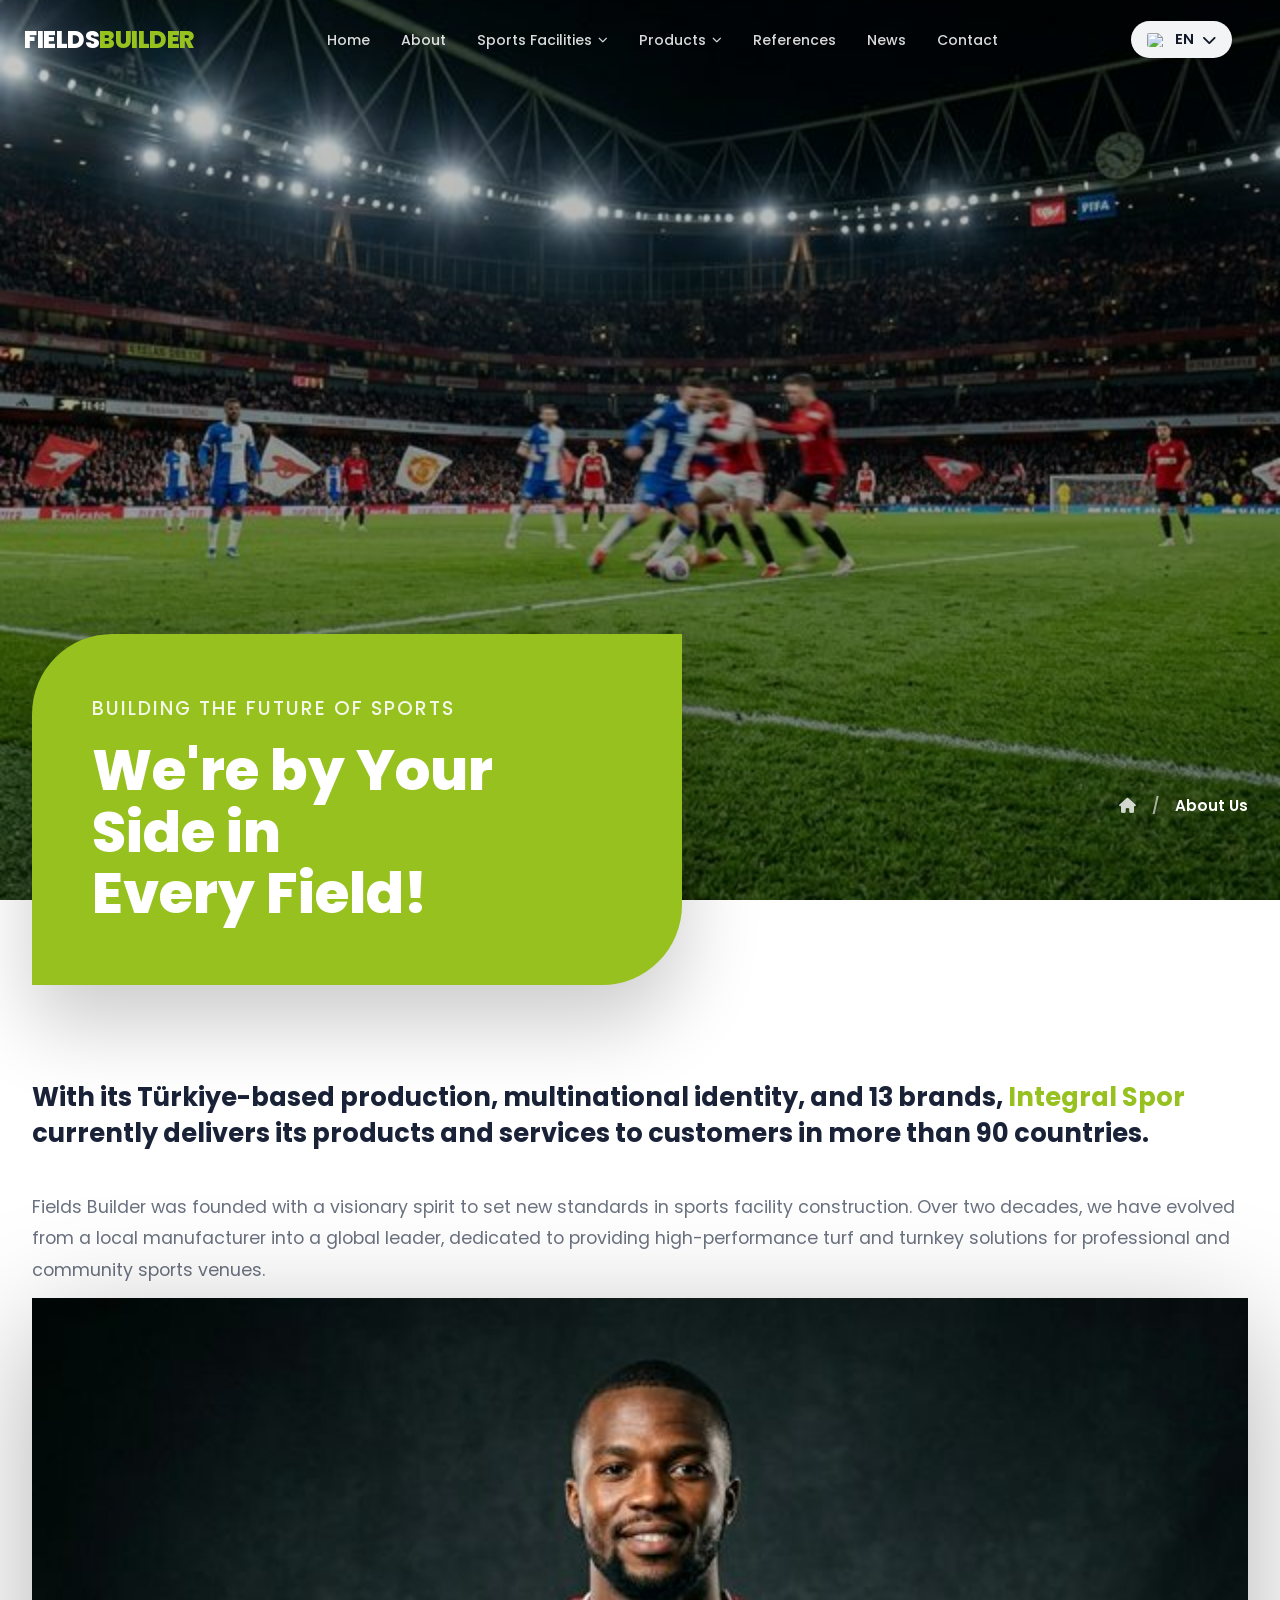
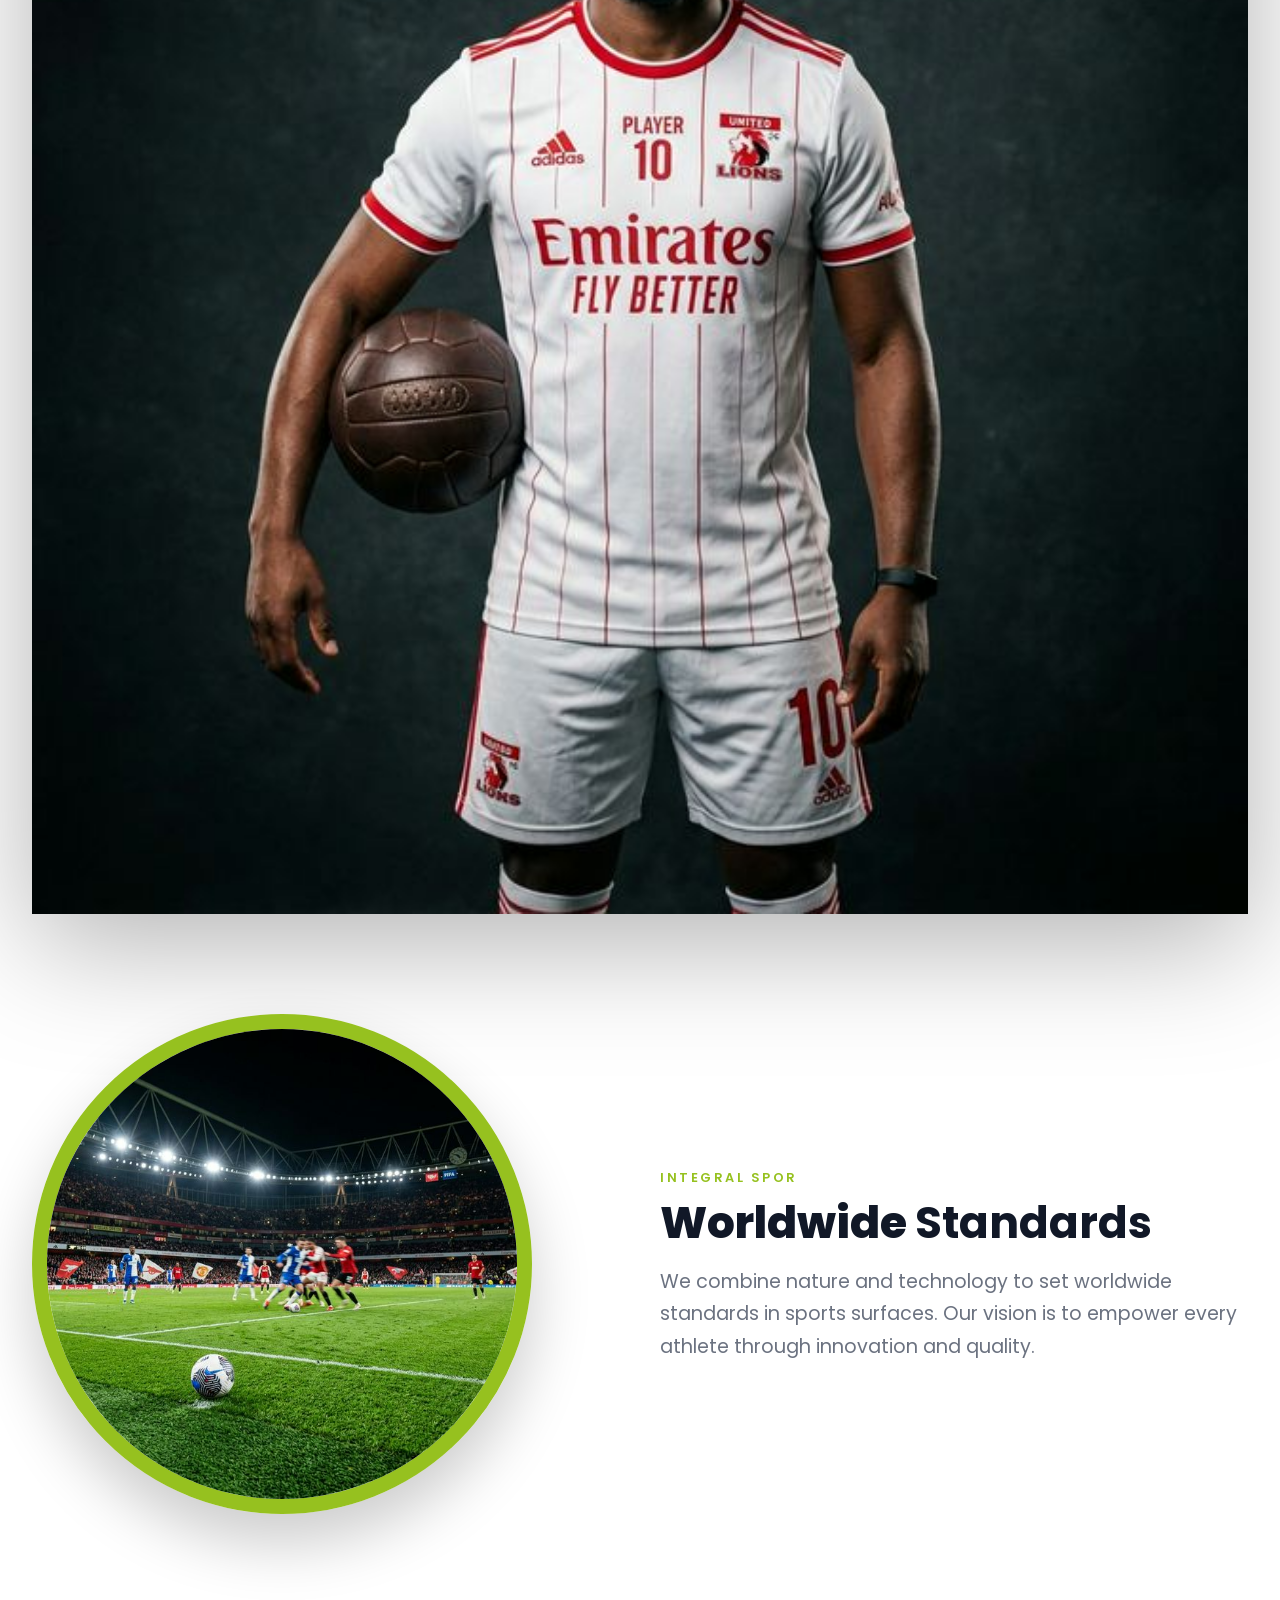
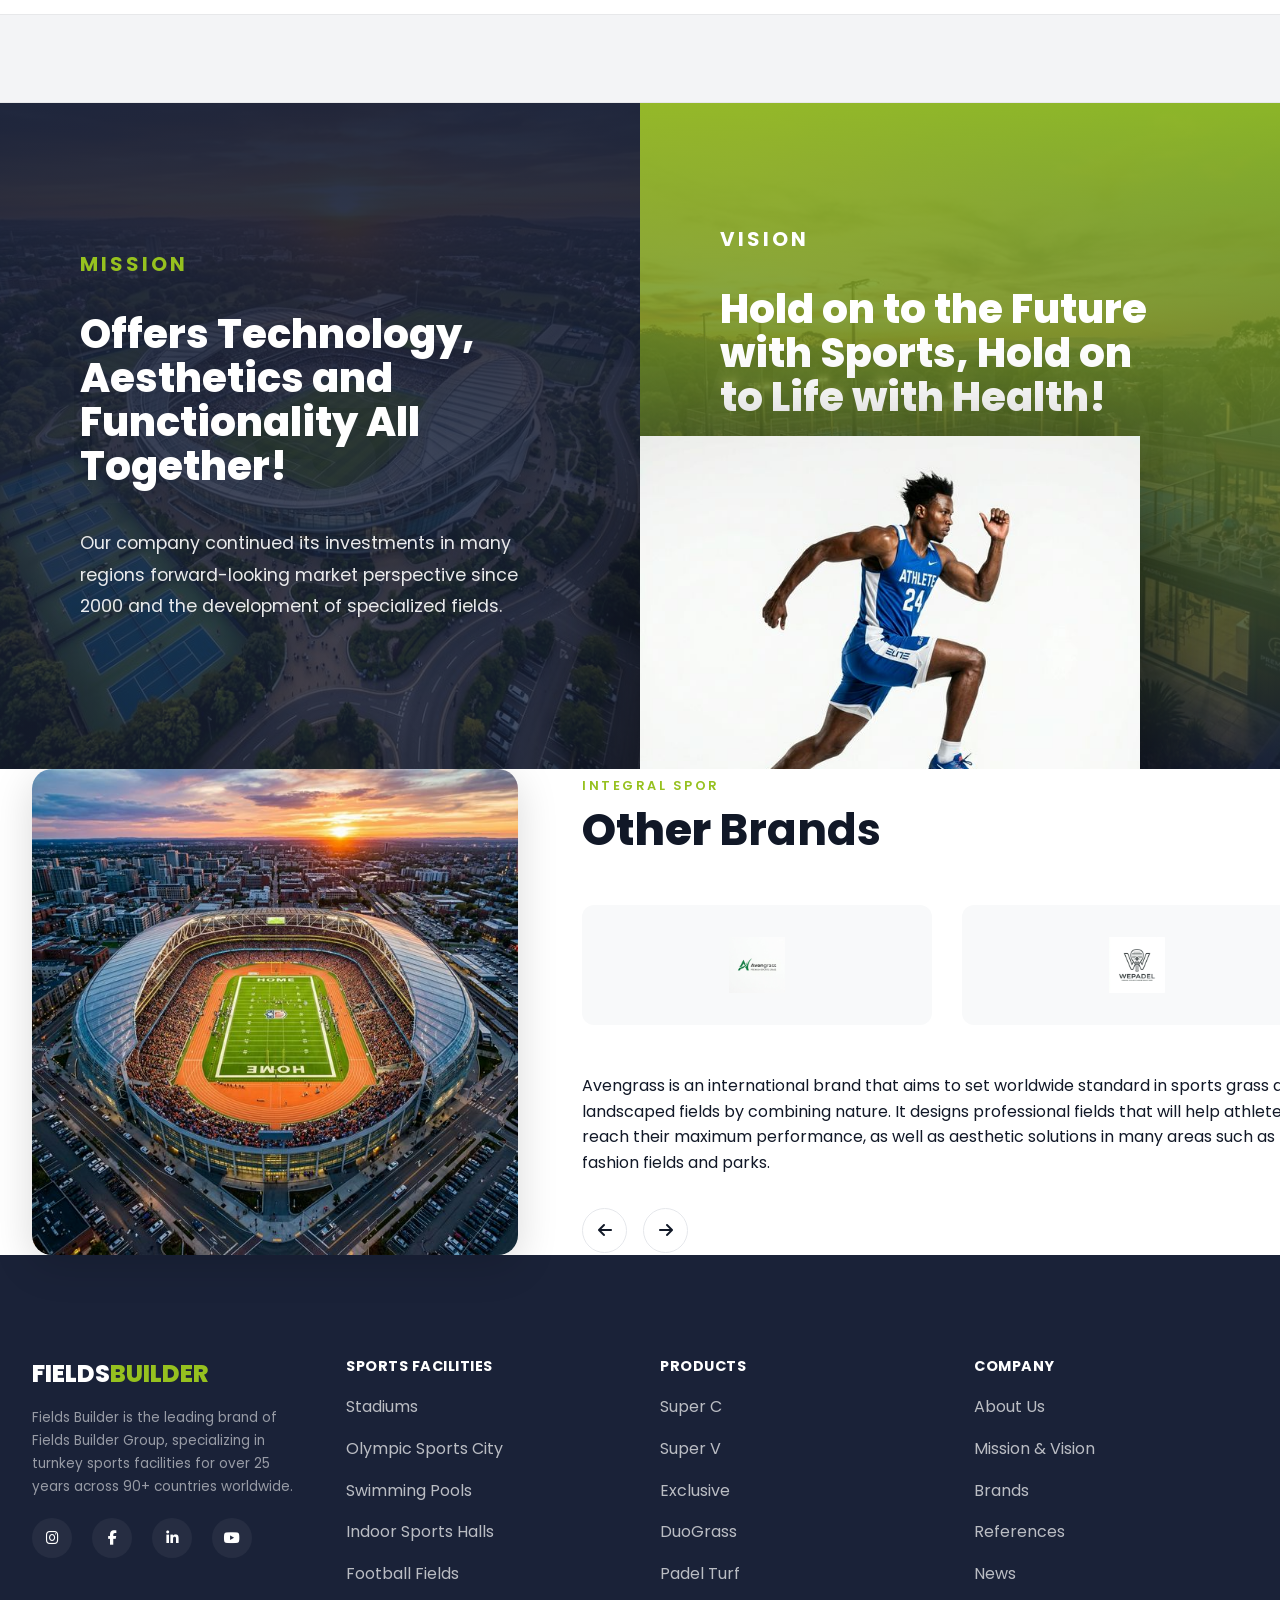
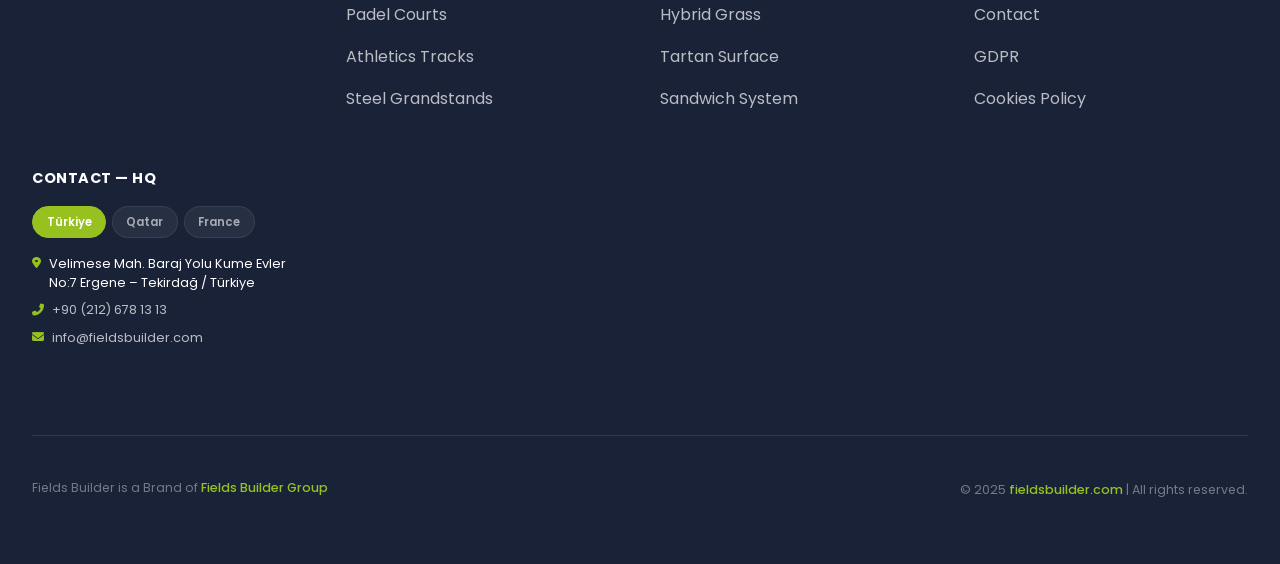
==== about.html @ 34512e50 "Initial commit - uploaded new HTML template" ====
<!DOCTYPE html>
<html lang="en" dir="ltr">

<head>
    <meta charset="UTF-8">
    <meta name="viewport" content="width=device-width, initial-scale=1.0">
    <title>About Us — Fields Builder® | Building the Future of Sports</title>
    <meta name="description"
        content="Learn about Fields Builder, the leading brand in turnkey sports facility construction and artificial turf manufacturing for over 25 years.">
    <meta name="keywords"
        content="about fields builder, sports facility construction company, artificial turf manufacturer history">
    <meta name="author" content="Fields Builder">
    <meta name="robots" content="index, follow">

    <!-- Open Graph -->
    <meta property="og:title" content="About Us — Fields Builder®">
    <meta property="og:description"
        content="Building the Future of Sports. Discover our journey in creating world-class sports facilities.">
    <meta property="og:type" content="website">
    <meta property="og:url" content="https://www.fieldsbuilder.com/about">
    <meta property="og:image" content="assets/images/about-player.png">

    <!-- Preconnect for performance -->
    <link rel="preconnect" href="https://fonts.googleapis.com">
    <link rel="preconnect" href="https://fonts.gstatic.com" crossorigin>
    <link rel="preconnect" href="https://cdnjs.cloudflare.com">

    <!-- Google Fonts -->
    <link href="https://fonts.googleapis.com/css2?family=Poppins:wght@300;400;500;600;700;800&display=swap"
        rel="stylesheet">

    <!-- Font Awesome Icons -->
    <link rel="stylesheet" href="https://cdnjs.cloudflare.com/ajax/libs/font-awesome/6.5.1/css/all.min.css">

    <!-- Swiper CSS -->
    <link rel="stylesheet" href="https://cdn.jsdelivr.net/npm/swiper@11/swiper-bundle.min.css" />
    <link rel="stylesheet" href="style.css">

    <!-- Critical CSS: Page Specific -->
    <style>
        .header--inner { background: var(--c-white); box-shadow: 0 2px 15px rgba(0, 0, 0, .05) }
    </style>
</head>

<body>

    <!-- ============================================================
     START: header.php
     ============================================================ -->
    <header class="header" id="header" role="banner">
        <div class="header__inner">
            <!-- Logo -->
            <a href="index.html" class="header__logo" aria-label="Fields Builder Home">
                <span>FIELDS<span class="logo-accent">BUILDER</span></span>
            </a>

            <!-- Desktop Navigation -->
            <nav class="header__nav" id="mainNav" role="navigation" aria-label="Main navigation">
                <ul class="nav__list">
                    <li class="nav__item">
                        <a href="index.html" class="nav__link">Home</a>
                    </li>
                    <li class="nav__item">
                        <a href="about.html" class="nav__link active">About</a>
                    </li>
                    <li class="nav__item nav__item--mega">
                        <a href="#" class="nav__link" aria-haspopup="true" aria-expanded="false">
                            Sports Facilities <i class="fas fa-chevron-down nav__arrow"></i>
                        </a>
                        <div class="mega-menu">
                            <div class="container mega-menu__inner">
                                <div class="mega-menu__cols">
                                    <ul class="mega-menu__list">
                                        <li><a href="#" class="mega-menu__link"
                                                data-image="assets/images/facility-stadium.png">Stadiums</a></li>
                                        <li><a href="#" class="mega-menu__link"
                                                data-image="assets/images/facility-swimming.png">Indoor Sports Halls</a>
                                        </li>
                                        <li><a href="#" class="mega-menu__link"
                                                data-image="assets/images/hero-padel.png">Padel Courts</a></li>
                                        <li><a href="#" class="mega-menu__link"
                                                data-image="assets/images/hero-olympic.png">Pickleball Courts</a></li>
                                        <li><a href="#" class="mega-menu__link"
                                                data-image="assets/images/hero-stadium.png">Steel Grandstand</a></li>
                                        <li><a href="#" class="mega-menu__link"
                                                data-image="assets/images/facility-swimming.png">Handball Courts</a>
                                        </li>
                                        <li><a href="#" class="mega-menu__link"
                                                data-image="assets/images/hero-olympic.png">Baseball Fields</a></li>
                                        <li><a href="#" class="mega-menu__link"
                                                data-image="assets/images/hero-stadium.png">Futsal Courts</a></li>
                                        <li><a href="#" class="mega-menu__link"
                                                data-image="assets/images/hero-padel.png">Indoor Mat Sports</a></li>
                                    </ul>
                                    <ul class="mega-menu__list">
                                        <li><a href="#" class="mega-menu__link"
                                                data-image="assets/images/hero-olympic.png">Olympic Sports City</a></li>
                                        <li><a href="#" class="mega-menu__link"
                                                data-image="assets/images/hero-stadium.png">Football Fields</a></li>
                                        <li><a href="#" class="mega-menu__link"
                                                data-image="assets/images/hero-padel.png">Padel Clubs</a></li>
                                        <li><a href="#" class="mega-menu__link"
                                                data-image="assets/images/facility-swimming.png">Tennis Courts</a></li>
                                        <li><a href="#" class="mega-menu__link"
                                                data-image="assets/images/hero-stadium.png">Basketball Courts</a></li>
                                        <li><a href="#" class="mega-menu__link"
                                                data-image="assets/images/hero-olympic.png">Multi-Purpose Fields</a>
                                        </li>
                                        <li><a href="#" class="mega-menu__link"
                                                data-image="assets/images/hero-stadium.png">Rugby Fields</a></li>
                                        <li><a href="#" class="mega-menu__link"
                                                data-image="assets/images/hero-padel.png">Cricket Fields</a></li>
                                        <li><a href="#" class="mega-menu__link"
                                                data-image="assets/images/facility-swimming.png">Racecourses</a></li>
                                    </ul>
                                    <ul class="mega-menu__list">
                                        <li><a href="#" class="mega-menu__link"
                                                data-image="assets/images/facility-swimming.png">Swimming Pools</a></li>
                                        <li><a href="#" class="mega-menu__link"
                                                data-image="assets/images/hero-olympic.png">Athletics Tracks</a></li>
                                        <li><a href="#" class="mega-menu__link"
                                                data-image="assets/images/hero-padel.png">Padbol Courts</a></li>
                                        <li><a href="#" class="mega-menu__link"
                                                data-image="assets/images/hero-stadium.png">Squash Courts</a></li>
                                        <li><a href="#" class="mega-menu__link"
                                                data-image="assets/images/facility-swimming.png">Volleyball Courts</a>
                                        </li>
                                        <li><a href="#" class="mega-menu__link"
                                                data-image="assets/images/hero-olympic.png">Hockey Fields</a></li>
                                        <li><a href="#" class="mega-menu__link"
                                                data-image="assets/images/hero-padel.png">Badminton Courts</a></li>
                                        <li><a href="#" class="mega-menu__link"
                                                data-image="assets/images/hero-stadium.png">American Football</a></li>
                                    </ul>
                                </div>
                                <div class="mega-menu__image">
                                    <img src="assets/images/facility-stadium.png" alt="Facility Preview"
                                        id="megaImageFacilities">
                                </div>
                            </div>
                        </div>
                    </li>
                    <li class="nav__item nav__item--mega">
                        <a href="#" class="nav__link">
                            Products <i class="fas fa-chevron-down nav__arrow"></i>
                        </a>
                    </li>
                    <li class="nav__item"><a href="#" class="nav__link">References</a></li>
                    <li class="nav__item"><a href="#" class="nav__link">News</a></li>
                    <li class="nav__item"><a href="contact.html" class="nav__link">Contact</a></li>
                </ul>
            </nav>

            <!-- Actions -->
            <div class="header__actions">
                <div class="lang-dropdown">
                    <button class="lang-dropdown__btn" aria-haspopup="true" aria-expanded="false">
                        <img src="https://cdn.jsdelivr.net/gh/lipis/flag-icons/flags/4x3/gb.svg" alt="EN" width="20">
                        <span>EN</span>
                        <i class="fas fa-chevron-down"></i>
                    </button>
                    <ul class="lang-dropdown__menu">
                        <li><a href="#" class="active"><img
                                    src="https://cdn.jsdelivr.net/gh/lipis/flag-icons/flags/4x3/gb.svg" alt="EN">
                                English</a></li>
                        <li><a href="#"><img src="https://cdn.jsdelivr.net/gh/lipis/flag-icons/flags/4x3/tr.svg"
                                    alt="TR"> Türkçe</a></li>
                    </ul>
                </div>
                <button class="header__hamburger" id="hamburger" aria-label="Toggle navigation">
                    <span></span>
                    <span></span>
                    <span></span>
                </button>
            </div>
        </div>
    </header>
    <!-- END: header.php -->

    <main>
        <!-- =====  SECTION 1: HERO / BREADCRUMB  ===== -->
        <section class="about-hero">
            <div class="container container--hero">
                <div class="about-hero__bridge-box">
                    <span class="about-hero__label">Building the Future of Sports</span>
                    <h1 class="about-hero__title">We're by Your Side in <br>Every Field!</h1>
                </div>
                <div class="about-hero__breadcrumb">
                    <a href="index.html"><i class="fas fa-home"></i></a>
                    <span class="sep">/</span>
                    <span>About Us</span>
                </div>
            </div>
        </section>

        <!-- =====  SECTION 2: COMPANY OVERVIEW  ===== -->
        <section class="about-company section-padding">
            <div class="container">
                <div class="about-company__grid">
                    <div class="about-company__left reveal-left">
                        <div class="about-company__intro">
                            With its Türkiye-based production, multinational identity, and <strong>13 brands</strong>, 
                            <span class="highlight">Integral Spor</span> currently delivers its products and services to 
                            customers in more than <strong>90 countries</strong>.
                        </div>
                        <div class="about-company__text">
                            <p>Fields Builder was founded with a visionary spirit to set new standards in sports facility construction. Over two decades, we have evolved from a local manufacturer into a global leader, dedicated to providing high-performance turf and turnkey solutions for professional and community sports venues.</p>
                            <p>Our commitment to excellence is reflected in every pitch we build, whether it's a FIFA-certified stadium or a local community court. We believe that every athlete deserves a field that inspires greatness.</p>
                        </div>
                    </div>
                    <div class="about-company__right reveal-right">
                        <div class="about-company__cutout">
                            <img src="assets/images/about-player.png" alt="Integral Spor Athlete">
                        </div>
                    </div>
                </div>
            </div>
        </section>

        <!-- =====  SECTION 2.5: CIRCULAR MASK SECTION  ===== -->
        <section class="about-circular reveal-up">
            <div class="container container--flex">
                <div class="about-circular__mask">
                    <img src="assets/images/about-hero.png" alt="Integral Vision">
                </div>
                <div class="about-circular__content">
                    <span class="section-label">Integral Spor</span>
                    <h2 class="section-title">Worldwide <strong>Standards</strong></h2>
                    <p>We combine nature and technology to set worldwide standards in sports surfaces. Our vision is to empower every athlete through innovation and quality.</p>
                </div>
            </div>
        </section>

        <!-- =====  SECTION 2.6: STATISTICS GRID  ===== -->
        <section class="about-stats section-padding">
            <div class="container">
                <div class="stats-grid">
                    <div class="stats-item reveal-up">
                        <div class="stats-item__num">3500+</div>
                        <div class="stats-item__label">PROJECTS</div>
                    </div>
                    <div class="stats-item reveal-up">
                        <div class="stats-item__num">90+</div>
                        <div class="stats-item__label">COUNTRIES</div>
                    </div>
                    <div class="stats-item reveal-up">
                        <div class="stats-item__num">25</div>
                        <div class="stats-item__label">YEARS EXPERIENCE</div>
                    </div>
                    <div class="stats-item reveal-up">
                        <div class="stats-item__num">13</div>
                        <div class="stats-item__label">BRANDS</div>
                    </div>
                </div>
            </div>
        </section>

        <!-- =====  SECTION 4: MISSION & VISION  ===== -->
        <section class="about-mv">
            <div class="about-mv__container">
                <!-- Athlete Center Image (Direct child of section for absolute positioning) -->
                <div class="about-mv__athlete reveal-up">
                    <img src="assets/images/about-athlete.png" alt="Action Athlete">
                </div>

                <div class="about-mv__grid">
                    <!-- Mission -->
                    <div class="about-mv__block about-mv--mission" style="background-image: url('assets/images/about-mission.png');">
                        <div class="about-mv__phantom-title">MISSION</div>
                        <div class="about-mv__overlay"></div>
                        <div class="about-mv__content reveal-left">
                            <h2 class="about-mv__title">Mission</h2>
                            <h3 class="about-mv__subtitle">Offers Technology, Aesthetics and Functionality All Together!</h3>
                            <p class="about-mv__desc">Our company continued its investments in many regions forward-looking market perspective since 2000 and the development of specialized fields.</p>
                        </div>
                    </div>
                    
                    <!-- Vision -->
                    <div class="about-mv__block about-mv--vision" style="background-image: url('assets/images/about-vision.png');">
                        <div class="about-mv__phantom-title">VISION</div>
                        <div class="about-mv__overlay"></div>
                        <div class="about-mv__content reveal-right">
                            <h2 class="about-mv__title">Vision</h2>
                            <h3 class="about-mv__subtitle">Hold on to the Future with Sports, Hold on to Life with Health!</h3>
                            <p class="about-mv__desc">Integral Spor set out to increase the interest of sports and the quality of human life. With our expertise and passion to deliver the highest quality, in our journey of health, happiness and success by bringing the power of sports to everyone.</p>
                        </div>
                    </div>
                </div>
            </div>
        </section>

        <!-- =====  SECTION 5: OTHER BRANDS  ===== -->
        <section class="about-brands section-padding">
            <div class="container">
                <div class="about-brands__inner">
                    <div class="about-brands__left reveal-left">
                        <div class="about-brands__img-wrap shadow-wrap">
                            <img src="assets/images/hero-stadium.png" alt="Turf Details">
                        </div>
                    </div>
                    <div class="about-brands__right reveal-right">
                        <span class="section-label">Integral Spor</span>
                        <h2 class="section-title">Other <strong>Brands</strong></h2>
                        
                        <!-- Brands Slider -->
                        <div class="brands-slider swiper">
                            <div class="swiper-wrapper">
                                <div class="swiper-slide">
                                    <div class="brand-logo-card">
                                        <img src="assets/images/avengrass-logo.png" alt="Avengrass Logo">
                                    </div>
                                </div>
                                <div class="swiper-slide">
                                    <div class="brand-logo-card">
                                        <img src="assets/images/wepadel-logo.png" alt="Wepadel Logo">
                                    </div>
                                </div>
                            </div>
                        </div>

                        <p class="about-brands__desc">
                            Avengrass is an international brand that aims to set worldwide standard in sports grass and landscaped fields by combining nature. It designs professional fields that will help athletes reach their maximum performance, as well as aesthetic solutions in many areas such as fashion fields and parks.
                        </p>

                        <div class="brands-nav">
                            <div class="brands-button-prev"><i class="fas fa-arrow-left"></i></div>
                            <div class="brands-button-next"><i class="fas fa-arrow-right"></i></div>
                        </div>
                    </div>
                </div>
            </div>
        </section>
    </main>

    <!-- ============================================================
     START: footer.php
     ============================================================ -->
    <footer class="footer" role="contentinfo">
        <div class="container">
            <div class="footer__grid">
                <!-- Brand Column -->
                <div class="footer__col footer__col--brand">
                    <a href="index.html" class="footer__logo">
                        <span>FIELDS<span class="logo-accent">BUILDER</span></span>
                    </a>
                    <p class="footer__brand-text">Fields Builder is the leading brand of Fields Builder Group, specializing in
                        turnkey sports facilities for over 25 years across 90+ countries worldwide.</p>
                    <div class="footer__socials">
                        <a href="https://www.instagram.com/fieldsbuilder" target="_blank" rel="noopener noreferrer"
                            aria-label="Instagram"><i class="fab fa-instagram"></i></a>
                        <a href="https://www.facebook.com/fieldsbuilder" target="_blank" rel="noopener noreferrer"
                            aria-label="Facebook"><i class="fab fa-facebook-f"></i></a>
                        <a href="https://www.linkedin.com/company/fields-builder" target="_blank"
                            rel="noopener noreferrer" aria-label="LinkedIn"><i class="fab fa-linkedin-in"></i></a>
                        <a href="https://www.youtube.com/@fieldsbuilder" target="_blank" rel="noopener noreferrer"
                            aria-label="YouTube"><i class="fab fa-youtube"></i></a>
                    </div>
                </div>

                <!-- Column 2: Facilities -->
                <div class="footer__col">
                    <h3 class="footer__heading">Sports Facilities</h3>
                    <ul class="footer__links">
                        <li><a href="#">Stadiums</a></li>
                        <li><a href="#">Olympic Sports City</a></li>
                        <li><a href="#">Swimming Pools</a></li>
                        <li><a href="#">Indoor Sports Halls</a></li>
                        <li><a href="#">Football Fields</a></li>
                        <li><a href="#">Padel Courts</a></li>
                        <li><a href="#">Athletics Tracks</a></li>
                        <li><a href="#">Steel Grandstands</a></li>
                    </ul>
                </div>

                <!-- Column 3: Products -->
                <div class="footer__col">
                    <h3 class="footer__heading">Products</h3>
                    <ul class="footer__links">
                        <li><a href="#">Super C</a></li>
                        <li><a href="#">Super V</a></li>
                        <li><a href="#">Exclusive</a></li>
                        <li><a href="#">DuoGrass</a></li>
                        <li><a href="#">Padel Turf</a></li>
                        <li><a href="#">Hybrid Grass</a></li>
                        <li><a href="#">Tartan Surface</a></li>
                        <li><a href="#">Sandwich System</a></li>
                    </ul>
                </div>

                <!-- Column 4: Company -->
                <div class="footer__col">
                    <h3 class="footer__heading">Company</h3>
                    <ul class="footer__links">
                        <li><a href="about.html">About Us</a></li>
                        <li><a href="#">Mission & Vision</a></li>
                        <li><a href="#">Brands</a></li>
                        <li><a href="#">References</a></li>
                        <li><a href="#">News</a></li>
                        <li><a href="contact.html">Contact</a></li>
                        <li><a href="#">GDPR</a></li>
                        <li><a href="#">Cookies Policy</a></li>
                    </ul>
                </div>

                <!-- Column 5: Contact -->
                <div class="footer__col footer__col--contact">
                    <h3 class="footer__heading">Contact — HQ</h3>
                    <!-- Office Tabs -->
                    <div class="footer__office-tabs" role="tablist" aria-label="Office locations">
                        <button class="footer__office-tab active" role="tab" aria-selected="true"
                            data-office="turkey">Türkiye</button>
                        <button class="footer__office-tab" role="tab" aria-selected="false"
                            data-office="qatar">Qatar</button>
                        <button class="footer__office-tab" role="tab" aria-selected="false"
                            data-office="france">France</button>
                    </div>
                    <!-- Office Panels -->
                    <div class="footer__office-panel active" data-panel="turkey">
                        <p><i class="fas fa-map-marker-alt"></i> Velimese Mah. Baraj Yolu Kume Evler No:7 Ergene –
                            Tekirdağ / Türkiye</p>
                        <p><i class="fas fa-phone-alt"></i> <a href="tel:+902126781313">+90 (212) 678 13 13</a></p>
                        <p><i class="fas fa-envelope"></i> <a
                                href="mailto:info@fieldsbuilder.com">info@fieldsbuilder.com</a></p>
                    </div>
                    <div class="footer__office-panel" data-panel="qatar">
                        <p><i class="fas fa-map-marker-alt"></i> Shoumoukh Tower, 10th floor, Tower B, C – Ring Road, Al
                            Sadd Doha, Qatar</p>
                        <p><i class="fas fa-phone-alt"></i> <a href="tel:+97440075198">+974-4007-5198</a></p>
                        <p><i class="fas fa-envelope"></i> <a
                                href="mailto:qatar@fieldsbuilder.com">qatar@fieldsbuilder.com</a></p>
                    </div>
                    <div class="footer__office-panel" data-panel="france">
                        <p><i class="fas fa-map-marker-alt"></i> 12/14, rond-point des Champs Elysées, Paris, 75008,
                            France</p>
                        <p><i class="fas fa-phone-alt"></i> <a href="tel:+33153531412">+33 1 53 53 14 12</a></p>
                        <p><i class="fas fa-envelope"></i> <a
                                href="mailto:france@fieldsbuilder.com">france@fieldsbuilder.com</a></p>
                    </div>
                </div>
            </div>

            <!-- Footer Bottom -->
            <div class="footer__bottom">
                <p>Fields Builder is a Brand of <a href="https://www.fieldsbuildergroup.com/" target="_blank"
                        rel="noopener noreferrer">Fields Builder Group</a></p>
                <p>&copy; 2025 <a href="https://fieldsbuilder.com">fieldsbuilder.com</a> | All rights reserved.</p>
            </div>
        </div>
    </footer>
    <!-- END: footer.php -->

    <!-- Scripts -->
    <script src="https://cdnjs.cloudflare.com/ajax/libs/jquery/3.7.1/jquery.min.js"></script>
    <script src="https://cdn.jsdelivr.net/npm/swiper@11/swiper-bundle.min.js"></script>
    <script src="script.js"></script>
    <script>
        document.addEventListener('DOMContentLoaded', function() {
            new Swiper('.brands-slider', {
                loop: true,
                navigation: {
                    nextEl: '.brands-button-next',
                    prevEl: '.brands-button-prev',
                },
                slidesPerView: 2,
                spaceBetween: 30,
            });
        });
    </script>
</body>
</html>
---- style.css ----
@import url('https://fonts.googleapis.com/css2?family=Cairo:wght@200..1000&display=swap');

/* ==========================================================================
   INTEGRAL SPOR — Homepage Stylesheet
   Design System + Component Styles + Responsive + RTL
   ========================================================================== */

/* ---------- CSS Custom Properties ---------- */
:root {
    --c-primary: #96C11F;
    --c-primary-dark: #7da31a;
    --c-primary-light: #b8d965;
    --c-navy: #1a2238;
    --c-navy-light: #243052;
    --c-dark: #111827;
    --c-white: #ffffff;
    --c-light: #f3f4f6;
    --c-gray: #6b7280;
    --c-gray-light: #9ca3af;
    --c-border: #e5e7eb;
    --ff: 'Poppins', sans-serif;
    --header-h: 80px;
    --transition: .35s cubic-bezier(.4, 0, .2, 1);
    --shadow-sm: 0 1px 3px rgba(0, 0, 0, .08);
    --shadow-md: 0 4px 20px rgba(0, 0, 0, .1);
    --shadow-lg: 0 10px 40px rgba(0, 0, 0, .15);
    --radius: 12px;
    --radius-sm: 8px;
    --radius-lg: 20px;
}

/* Arabic Font Override */
[lang="ar"],
[dir="rtl"] {
    --ff: 'Cairo', sans-serif;
}


/* ---------- Reset & Base ---------- */
*,
*::before,
*::after {
    box-sizing: border-box;
    margin: 0;
    padding: 0;
}

html {
    scroll-behavior: smooth;
    font-size: 16px;
}

body {
    font-family: var(--ff);
    color: var(--c-dark);
    line-height: 1.6;
    overflow-x: hidden;
    background: var(--c-white);
    -webkit-font-smoothing: antialiased;
    -moz-osx-font-smoothing: grayscale;
}

img {
    max-width: 100%;
    height: auto;
    display: block;
}

a {
    text-decoration: none;
    color: inherit;
    transition: color var(--transition);
}

ul,
ol {
    list-style: none;
}

button {
    border: none;
    background: none;
    cursor: pointer;
    font-family: inherit;
}


/* ---------- Utility Classes ---------- */
.container {
    width: 100%;
    max-width: 1280px;
    margin: 0 auto;
    padding: 0 1rem;
}

.text-accent {
    color: var(--c-primary);
}

.section-label {
    display: inline-block;
    color: var(--c-primary);
    font-size: .8rem;
    font-weight: 600;
    letter-spacing: 2.5px;
    text-transform: uppercase;
    margin-bottom: .5rem;
}

/* Scroll Reveal Animations */
.fade-up-element {
    opacity: 0;
    transform: translateY(30px);
    transition: opacity 0.8s ease-out, transform 0.8s cubic-bezier(0.165, 0.84, 0.44, 1);
    will-change: opacity, transform;
}

.fade-up-element.in-view {
    opacity: 1;
    transform: translateY(0);
}

.section-label--light {
    color: var(--c-primary-light);
}

.section-title {
    font-size: clamp(1.75rem, 4vw, 2.75rem);
    font-weight: 800;
    line-height: 1.2;
    color: var(--c-dark);
    margin-bottom: 1rem;
}

.section-title--light {
    color: var(--c-white);
}

.section-desc {
    font-size: 1rem;
    color: var(--c-gray);
    max-width: 600px;
}

.section-desc--light {
    color: rgba(255, 255, 255, .7);
}

.section-header {
    text-align: center;
    margin-bottom: 3rem;
}

.section-header .section-desc {
    margin: 0 auto;
}


/* ---------- Buttons ---------- */
.btn {
    display: inline-flex;
    align-items: center;
    gap: .5rem;
    font-family: var(--ff);
    font-weight: 600;
    font-size: .9rem;
    border-radius: 50px;
    padding: .75rem 1.75rem;
    transition: all var(--transition);
    cursor: pointer;
    border: 2px solid transparent;
    white-space: nowrap;
}

.btn i {
    font-size: .75rem;
    transition: transform var(--transition);
}

.btn:hover i {
    transform: translateX(4px);
}

[dir="rtl"] .btn:hover i {
    transform: translateX(-4px);
}

.btn--primary {
    background: var(--c-primary);
    color: var(--c-white);
    border-color: var(--c-primary);
}

.btn--primary:hover {
    background: var(--c-primary-dark);
    border-color: var(--c-primary-dark);
    box-shadow: 0 4px 15px rgba(150, 193, 31, .35);
}

.btn--outline {
    background: transparent;
    color: var(--c-primary);
    border-color: var(--c-primary);
}

.btn--outline:hover {
    background: var(--c-primary);
    color: var(--c-white);
}

.btn--outline-light {
    color: var(--c-white);
    border-color: rgba(255, 255, 255, .5);
}

.btn--outline-light:hover {
    background: var(--c-white);
    color: var(--c-dark);
    border-color: var(--c-white);
}

.btn--sm {
    padding: .5rem 1.25rem;
    font-size: .8rem;
}

.btn--lg {
    padding: .9rem 2.25rem;
    font-size: 1rem;
}

.btn--block {
    display: flex;
    justify-content: center;
    width: 100%;
}


/* ==========================================================================
   HEADER
   ========================================================================== */
.header {
    position: fixed;
    top: 0;
    left: 0;
    width: 100%;
    z-index: 1000;
    transition: background var(--transition), box-shadow var(--transition);
    height: var(--header-h);
    display: flex;
    align-items: center;
    background: transparent;
}

.header--scrolled {
    background: rgba(26, 34, 56, .97);
    box-shadow: 0 2px 20px rgba(0, 0, 0, .15);
}

.header--inner {
    background: var(--c-white);
    box-shadow: 0 2px 15px rgba(0, 0, 0, .05);
}

.header--inner .header__logo span {
    color: var(--c-navy);
}

.header--inner .header__logo .logo-accent {
    color: var(--c-primary);
}

.header--inner .nav__link {
    color: var(--c-dark);
}

.header--inner .nav__link:hover,
.header--inner .nav__link:focus,
.header--inner .nav__link.active {
    color: var(--c-primary);
    background: rgba(0, 0, 0, .04);
}

.header--inner .hamburger__line {
    background: var(--c-navy);
}

.header__inner {
    display: flex;
    align-items: center;
    justify-content: space-between;
    width: 100%;
    max-width: 1280px;
    margin: 0 auto;
    padding: 0 1.5rem;
}

.header__logo span {
    font-size: 1.5rem;
    font-weight: 800;
    color: var(--c-white);
    letter-spacing: -0.5px;
}

.header__logo .logo-accent,
.footer__logo .logo-accent {
    color: var(--c-primary);
}

/* Desktop Nav */
.header__nav {
    display: none;
}

.nav__list {
    display: flex;
    align-items: center;
    gap: .25rem;
}

.nav__link {
    color: rgba(255, 255, 255, .85);
    font-size: .88rem;
    font-weight: 500;
    padding: .5rem .85rem;
    border-radius: var(--radius-sm);
    display: flex;
    align-items: center;
    gap: .35rem;
    transition: color var(--transition), background var(--transition);
}

.nav__link:hover,
.nav__link:focus {
    color: var(--c-white);
    background: rgba(255, 255, 255, .08);
}

.nav__arrow {
    font-size: .6rem;
    transition: transform var(--transition);
}

/* Mega Menu */

.mega-menu {
    position: absolute;
    top: 100%;
    left: 0;
    width: 100vw;
    background: var(--c-white);
    border-top: 1px solid var(--c-border);
    box-shadow: var(--shadow-md);
    opacity: 0;
    visibility: hidden;
    pointer-events: none;
    transition: opacity var(--transition), transform var(--transition);
    transform: translateY(15px);
    z-index: 1000;
}

.mega-menu::before {
    content: '';
    position: absolute;
    top: -30px;
    left: 0;
    width: 100%;
    height: 30px;
    background: transparent;
}

.nav__item--mega:hover .mega-menu,
.nav__item--mega:focus-within .mega-menu {
    opacity: 1;
    visibility: visible;
    pointer-events: auto;
    transform: translateY(0);
}

.nav__item--mega:hover .nav__arrow {
    transform: rotate(180deg);
}

.mega-menu__inner {
    display: flex;
    gap: 3rem;
    padding: 3rem 1.5rem;
}

.mega-menu__cols {
    flex: 1;
    display: flex;
    gap: 2rem;
}

.mega-menu__col {
    flex: 1;
}

.mega-menu__title {
    font-size: 1.1rem;
    font-weight: 700;
    margin-bottom: 1.5rem;
    color: var(--c-dark);
}

.mega-menu__list {
    flex: 1;
    display: flex;
    flex-direction: column;
    gap: .5rem;
}

.mega-menu__link {
    display: flex;
    align-items: center;
    color: var(--c-gray);
    font-size: .95rem;
    font-weight: 500;
    padding: .65rem 1.25rem .65rem 1.75rem;
    border-radius: var(--radius-sm);
    transition: all var(--transition);
    position: relative;
}

.mega-menu__link::before {
    content: '';
    width: 6px;
    height: 6px;
    background: var(--c-border);
    border-radius: 50%;
    position: absolute;
    left: .5rem;
    transition: all var(--transition);
}

.mega-menu__link:hover {
    color: var(--c-white);
    background: #00609C;
    /* Deep blue from reference */
}

.mega-menu__link:hover::before {
    opacity: 0;
}

.mega-menu__link::after {
    content: '\f061';
    /* FontAwesome right arrow */
    font-family: 'Font Awesome 6 Free';
    font-weight: 900;
    position: absolute;
    right: 1.25rem;
    opacity: 0;
    transform: translateX(-10px);
    transition: all var(--transition);
}

.mega-menu__link:hover::after {
    opacity: 1;
    transform: translateX(0);
    color: var(--c-white);
}

.mega-menu__image {
    width: 320px;
    height: 480px;
    border-radius: var(--radius);
    overflow: hidden;
    flex-shrink: 0;
}

.mega-menu__image img {
    width: 100%;
    height: 100%;
    object-fit: cover;
    transition: opacity .3s ease;
}

/* Header Actions */
.header__actions {
    display: flex;
    align-items: center;
    gap: 1.5rem;
}

/* Lang Dropdown */
.lang-dropdown {
    position: relative;
}

.lang-dropdown__btn {
    display: flex;
    align-items: center;
    gap: .5rem;
    background: var(--c-light);
    color: var(--c-dark);
    font-weight: 600;
    padding: .5rem 1rem;
    border-radius: 50px;
    font-size: .9rem;
    transition: background var(--transition);
}

.lang-dropdown__btn:hover {
    background: var(--c-border);
}

.lang-dropdown__btn img {
    width: 20px;
    height: 14px;
    object-fit: cover;
    border-radius: 2px;
}

.lang-dropdown__menu {
    position: absolute;
    top: calc(100% + 10px);
    right: 0;
    background: var(--c-white);
    border-radius: var(--radius-sm);
    box-shadow: var(--shadow-sm);
    padding: .5rem;
    min-width: 140px;
    display: flex;
    flex-direction: column;
    gap: .25rem;
    opacity: 0;
    visibility: hidden;
    transform: translateY(10px);
    transition: all var(--transition);
    z-index: 99;
}

.lang-dropdown.open .lang-dropdown__menu {
    opacity: 1;
    visibility: visible;
    transform: translateY(0);
}

.lang-dropdown__item {
    display: flex;
    align-items: center;
    gap: .5rem;
    padding: .5rem;
    font-size: .9rem;
    font-weight: 500;
    color: var(--c-dark);
    border-radius: var(--radius-sm);
    transition: background var(--transition);
}

.lang-dropdown__item:hover {
    background: var(--c-light);
    color: var(--c-primary);
}

.lang-dropdown__item img {
    width: 20px;
    height: 14px;
    object-fit: cover;
    border-radius: 2px;
}

/* Hamburger */
.hamburger {
    width: 32px;
    height: 24px;
    display: flex;
    flex-direction: column;
    justify-content: space-between;
    padding: 0;
}

.hamburger__line {
    display: block;
    width: 100%;
    height: 2.5px;
    background: var(--c-white);
    border-radius: 2px;
    transition: transform var(--transition), opacity var(--transition);
    transform-origin: center;
}

.hamburger.active .hamburger__line:nth-child(1) {
    transform: translateY(10.75px) rotate(45deg);
}

.hamburger.active .hamburger__line:nth-child(2) {
    opacity: 0;
}

.hamburger.active .hamburger__line:nth-child(3) {
    transform: translateY(-10.75px) rotate(-45deg);
}


/* ==========================================================================
   MOBILE NAV
   ========================================================================== */
.mobile-nav {
    position: fixed;
    top: var(--header-h);
    left: 0;
    width: 100%;
    height: calc(100vh - var(--header-h));
    background: var(--c-navy);
    z-index: 999;
    overflow-y: auto;
    transform: translateX(100%);
    transition: transform var(--transition);
}

[dir="rtl"] .mobile-nav {
    transform: translateX(-100%);
}

.mobile-nav.open {
    transform: translateX(0);
}

.mobile-nav__inner {
    padding: 1.5rem;
    display: flex;
    flex-direction: column;
    gap: 1rem;
    min-height: 100%;
}

.mobile-nav__link {
    display: flex;
    align-items: center;
    justify-content: space-between;
    color: rgba(255, 255, 255, .9);
    font-size: 1rem;
    font-weight: 500;
    padding: .75rem 0;
    border-bottom: 1px solid rgba(255, 255, 255, .08);
}

.mobile-nav__link i {
    font-size: .65rem;
    transition: transform var(--transition);
}

.mobile-nav__dropdown.open>.mobile-nav__link--toggle i {
    transform: rotate(180deg);
}

.mobile-nav__sub {
    max-height: 0;
    overflow: hidden;
    transition: max-height .4s ease;
    padding-left: 1rem;
}

[dir="rtl"] .mobile-nav__sub {
    padding-left: 0;
    padding-right: 1rem;
}

.mobile-nav__dropdown.open>.mobile-nav__sub {
    max-height: 500px;
}

.mobile-nav__sub a {
    display: block;
    color: rgba(255, 255, 255, .7);
    font-size: .9rem;
    padding: .45rem 0;
}

.mobile-nav__sub a:hover {
    color: var(--c-primary);
}


/* ==========================================================================
   HERO SLIDER
   ========================================================================== */
.hero {
    position: relative;
    width: 100%;
    height: 100vh;
    min-height: 600px;
    overflow: hidden;
    background: var(--c-navy);
}

.hero__slide {
    position: absolute;
    inset: 0;
    opacity: 0;
    transition: opacity .8s ease;
    display: flex;
    align-items: center;
}

.hero__slide.active {
    opacity: 1;
    z-index: 1;
}

.hero__slide-bg {
    position: absolute;
    inset: 0;
    background-size: cover;
    background-position: center;
    filter: brightness(.4);
    transform: scale(1);
    transition: transform 6s ease;
}

.hero__slide.active .hero__slide-bg {
    transform: scale(1.05);
}

.hero__content {
    position: relative;
    z-index: 2;
    max-width: 700px;
    padding: 0 1rem;
}

.hero__label {
    display: inline-block;
    color: var(--c-primary);
    font-size: .8rem;
    font-weight: 600;
    letter-spacing: 2.5px;
    text-transform: uppercase;
    margin-bottom: .75rem;
    opacity: 0;
    transform: translateY(20px);
    transition: opacity .6s ease .2s, transform .6s ease .2s;
}

.hero__title {
    color: var(--c-white);
    font-size: clamp(1.75rem, 5vw, 3.5rem);
    font-weight: 800;
    line-height: 1.12;
    margin-bottom: 1rem;
    opacity: 0;
    transform: translateY(20px);
    transition: opacity .6s ease .4s, transform .6s ease .4s;
}

.hero__subtitle {
    color: rgba(255, 255, 255, .8);
    font-size: clamp(.9rem, 2vw, 1.1rem);
    margin-bottom: 2rem;
    max-width: 550px;
    opacity: 0;
    transform: translateY(20px);
    transition: opacity .6s ease .6s, transform .6s ease .6s;
}

.hero__content .btn {
    opacity: 0;
    transform: translateY(20px);
    transition: opacity .6s ease .8s, transform .6s ease .8s, background .35s ease, box-shadow .35s ease;
}

.hero__slide.active .hero__label,
.hero__slide.active .hero__title,
.hero__slide.active .hero__subtitle,
.hero__slide.active .hero__content .btn {
    opacity: 1;
    transform: translateY(0);
}

/* Hero Controls */
.hero__controls {
    position: absolute;
    bottom: 2.5rem;
    left: 50%;
    transform: translateX(-50%);
    z-index: 5;
    display: flex;
    align-items: center;
    gap: 1.25rem;
}

.hero__arrow {
    width: 44px;
    height: 44px;
    border-radius: 50%;
    display: flex;
    align-items: center;
    justify-content: center;
    background: rgba(255, 255, 255, .12);
    color: var(--c-white);
    font-size: .85rem;
    backdrop-filter: blur(6px);
    transition: background var(--transition), transform var(--transition);
    border: 1px solid rgba(255, 255, 255, .15);
}

.hero__arrow:hover {
    background: var(--c-primary);
    border-color: var(--c-primary);
    transform: scale(1.1);
}

.hero__dots {
    display: flex;
    gap: .5rem;
}

.hero__dot {
    width: 12px;
    height: 12px;
    border-radius: 50%;
    background: rgba(255, 255, 255, .35);
    transition: background var(--transition), transform var(--transition);
    border: none;
}

.hero__dot.active {
    background: var(--c-primary);
    transform: scale(1.25);
}


/* ==========================================================================
   ABOUT SECTION
   ========================================================================== */
.about {
    padding: 5rem 0 3rem;
    background: var(--c-white);
}

.about__grid {
    display: grid;
    grid-template-columns: 1fr;
    gap: 3rem;
    align-items: center;
    margin-bottom: 4rem;
}

.about__image-wrap {
    position: relative;
    display: flex;
    justify-content: center;
}

.about__image-circle {
    width: 280px;
    height: 280px;
    border-radius: 50%;
    overflow: hidden;
    border: 5px solid var(--c-primary);
    box-shadow: 0 10px 40px rgba(150, 193, 31, .2);
}

.about__image-circle img {
    width: 100%;
    height: 100%;
    object-fit: cover;
}

.about__experience-badge {
    position: absolute;
    bottom: -10px;
    right: calc(50% - 160px);
    background: var(--c-navy);
    color: var(--c-white);
    padding: 1rem 1.25rem;
    border-radius: var(--radius);
    text-align: center;
    box-shadow: var(--shadow-lg);
}

[dir="rtl"] .about__experience-badge {
    right: auto;
    left: calc(50% - 160px);
}

.about__experience-number {
    display: block;
    font-size: 2rem;
    font-weight: 800;
    color: var(--c-primary);
    line-height: 1;
}

.about__experience-text {
    font-size: .7rem;
    font-weight: 500;
    line-height: 1.3;
    opacity: .85;
}

.about__content {
    text-align: center;
}

.about__text {
    color: var(--c-gray);
    margin-bottom: 1.5rem;
    font-size: .95rem;
    line-height: 1.7;
}


/* Stats */
.stats {
    display: grid;
    grid-template-columns: repeat(2, 1fr);
    gap: 1.5rem;
    background: var(--c-navy);
    border-radius: var(--radius-lg);
    padding: 2.5rem 2rem;
}

.stats__item {
    text-align: center;
    position: relative;
}

.stats__icon {
    font-size: 1.5rem;
    color: var(--c-primary);
    margin-bottom: .5rem;
}

.stats__number {
    font-size: 2.5rem;
    font-weight: 800;
    color: var(--c-white);
    line-height: 1;
    display: inline;
}

.stats__suffix {
    font-size: 1.5rem;
    font-weight: 700;
    color: var(--c-primary);
    display: inline;
}

.stats__label {
    font-size: .8rem;
    color: rgba(255, 255, 255, .65);
    font-weight: 500;
    margin-top: .25rem;
}


/* ==========================================================================
   FACILITIES SLIDER
   ========================================================================== */
.facilities {
    padding: 6rem 0;
    background: var(--c-light);
    overflow: hidden;
}

.facilities__slider-wrap {
    position: relative;
    margin-top: 1rem;
}

.facilities__slider {
    overflow: visible;
    /* We want the container to potentially bleed cards but be clipped by section */
}

.facilities__track {
    display: flex;
    gap: 1.5rem;
    transition: transform .6s cubic-bezier(.4, 0, .2, 1);
}

.facility-card {
    min-width: 280px;
    width: calc(25% - 1.125rem);
    /* 4 cards on desktop */
    aspect-ratio: 3 / 4.2;
    background: var(--c-navy);
    border-radius: var(--radius);
    overflow: hidden;
    position: relative;
    flex-shrink: 0;
    cursor: pointer;
    box-shadow: var(--shadow-sm);
    transition: transform var(--transition), box-shadow var(--transition);
}

/* Facility Card Responsive Widths */
@media (max-width: 1200px) {
    .facility-card {
        width: calc(33.33% - 1rem);
    }
}

@media (max-width: 900px) {
    .facility-card {
        width: calc(50% - .75rem);
    }
}

@media (max-width: 600px) {
    .facility-card {
        width: 85%;
    }

    /* Peek at next card on mobile */
}

.facility-card__image-container {
    width: 100%;
    height: 100%;
    position: relative;
}

.facility-card__image-container img {
    width: 100%;
    height: 100%;
    object-fit: cover;
    transition: transform .8s ease;
}

.facility-card__overlay {
    position: absolute;
    inset: 0;
    background: linear-gradient(to bottom, transparent 40%, rgba(0, 0, 0, 0.8) 100%);
    display: flex;
    align-items: flex-end;
    padding: 2rem 1.5rem;
    color: var(--c-white);
    transition: all .4s ease;
    z-index: 2;
}

.facility-card__content {
    width: 100%;
    z-index: 5;
    position: relative;
}

.facility-card__tag {
    display: inline-block;
    color: var(--c-primary);
    font-size: .65rem;
    font-weight: 700;
    text-transform: uppercase;
    letter-spacing: 1.5px;
    margin-bottom: .25rem;
}

.facility-card__title {
    font-size: 1.5rem;
    font-weight: 800;
    line-height: 1.1;
    margin-bottom: 0;
    color: var(--c-white);
    transition: all .4s ease;
}

.facility-card__details {
    max-height: 0;
    overflow: hidden;
    opacity: 0;
    transform: translateY(20px);
    transition: max-height .5s ease, opacity .4s ease, transform .4s ease;
}

.facility-card__text {
    font-size: .88rem;
    color: rgba(255, 255, 255, .8);
    margin-bottom: 1.5rem;
    line-height: 1.6;
}

.facility-card__cta {
    display: inline-flex;
    align-items: center;
    gap: .75rem;
    color: var(--c-primary);
    font-weight: 700;
    font-size: .95rem;
    transition: color .3s ease;
}

.facility-card__cta i {
    font-size: .8rem;
    transition: transform .3s ease;
}

/* Hover States */
.facility-card:hover .facility-card__image-container img {
    transform: scale(1.1);
}

.facility-card:hover .facility-card__overlay {
    background: linear-gradient(to bottom, transparent 0%, rgba(150, 193, 31, 0.4) 0%, rgba(0, 0, 0, 0.9) 100%);
}

.facility-card:hover .facility-card__title {
    transform: translateY(-5px);
    color: var(--c-primary);
}

.facility-card:hover .facility-card__details {
    max-height: 200px;
    opacity: 1;
    transform: translateY(0);
    margin-top: 1rem;
}

.facility-card__cta:hover {
    color: var(--c-white);
}

.facility-card__cta:hover i {
    transform: translateX(5px);
}

[dir="rtl"] .facility-card__cta:hover i {
    transform: translateX(-5px);
}


/* Slider Arrow (shared for facilities + products) */
.slider-arrow {
    position: absolute;
    top: 50%;
    transform: translateY(-50%);
    width: 60px;
    height: 60px;
    border-radius: 50%;
    background: var(--c-white);
    color: var(--c-navy);
    display: flex;
    align-items: center;
    justify-content: center;
    font-size: 1rem;
    box-shadow: var(--shadow-md);
    z-index: 100;
    transition: all var(--transition);
    border: none;
    cursor: pointer;
}

.slider-arrow:hover {
    background: var(--c-primary);
    color: var(--c-white);
    transform: translateY(-50%) scale(1.1);
}

.slider-arrow--prev {
    left: -30px;
}

.slider-arrow--next {
    right: -30px;
}

[dir="rtl"] .slider-arrow--prev {
    left: auto;
    right: 0;
}

[dir="rtl"] .slider-arrow--next {
    right: auto;
    left: 0;
}

@media (max-width: 1280px) {
    .slider-arrow--prev {
        left: 1rem;
    }

    .slider-arrow--next {
        right: 1rem;
    }
}


/* ==========================================================================
   PRODUCTS SLIDER (SYNCHRONIZED DUAL-PANE)
   ========================================================================== */
.products {
    padding: 8rem 0;
    background: var(--c-white);
    overflow: hidden;
}

.product-sync {
    display: flex;
    gap: 4rem;
    align-items: center;
    margin-top: 4rem;
}

/* Left Visual Pane */
.product-sync__visual {
    flex: 1.2;
    position: relative;
}

.product-visual-box {
    position: relative;
    width: 100%;
    height: 500px;
    display: flex;
    align-items: center;
    justify-content: center;
}

.product-visual-shape {
    position: absolute;
    top: 50%;
    left: 50%;
    transform: translate(-50%, -50%);
    width: 85%;
    height: 85%;
    background: var(--c-light);
    border-radius: 40px;
    z-index: 1;
}

.product-visual-img {
    position: absolute;
    top: 0;
    left: 0;
    width: 100%;
    height: 100%;
    z-index: 2;
    object-fit: cover;
    border-radius: 20px;
    filter: drop-shadow(0 20px 40px rgba(0, 0, 0, 0.15));
    opacity: 0;
    transform: scale(0.95);
    transition: opacity 0.8s ease, transform 0.8s cubic-bezier(.4, 0, .2, 1);
    pointer-events: none;
}

.product-visual-img.active {
    opacity: 1;
    transform: scale(1);
    pointer-events: auto;
}

/* Right Content Pane */
.product-sync__content {
    flex: 0.8;
    position: relative;
    max-width: 500px;
}

.product-thumbs-swiper {
    height: 480px;
    /* Adjust based on visible item count */
    padding: 20px 0;
    mask-image: linear-gradient(to bottom, transparent, black 15%, black 85%, transparent);
}

.product-info-card {
    padding: 2.5rem;
    background: transparent;
    border-radius: var(--radius);
    transition: all 0.4s ease;
    cursor: pointer;
    opacity: 0.4;
    transform: scale(0.9);
    transform-origin: left center;
}

.product-info-card__cat {
    display: block;
    font-size: .75rem;
    font-weight: 700;
    color: var(--c-primary);
    text-transform: uppercase;
    letter-spacing: 2px;
    margin-bottom: .75rem;
}

.product-info-card__title {
    font-size: 2.25rem;
    font-weight: 800;
    color: var(--c-navy);
    line-height: 1.1;
    margin-bottom: 1rem;
    transition: color 0.4s ease;
}

.product-info-card__desc {
    color: var(--c-gray);
    font-size: 1rem;
    line-height: 1.6;
    margin: 0;
    max-width: 380px;
    display: none;
    /* Only show on active */
}

/* Active State */
.product-thumbs-swiper .swiper-slide-thumb-active .product-info-card,
.product-thumbs-swiper .swiper-slide-active .product-info-card {
    opacity: 1;
    transform: scale(1);
    background: var(--c-white);
    box-shadow: var(--shadow-lg);
}

.product-thumbs-swiper .swiper-slide-active .product-info-card__desc {
    display: block;
}

/* Navigation Controls */
.product-sync__nav {
    display: flex;
    flex-direction: row;
    gap: 1rem;
    justify-content: center;
    margin-top: 1.5rem;
}

.product-nav-btn {
    width: 44px;
    height: 44px;
    background: var(--c-white);
    color: var(--c-navy);
    border: 1px solid var(--c-border);
    border-radius: 50%;
    display: flex;
    align-items: center;
    justify-content: center;
    cursor: pointer;
    transition: all var(--transition);
}

.product-nav-btn:hover {
    background: var(--c-primary);
    color: var(--c-white);
    border-color: var(--c-primary);
    transform: scale(1.1);
}

/* Mobile Responsive */
@media (max-width: 992px) {
    .product-sync {
        flex-direction: column;
        gap: 2rem;
    }

    .product-sync__visual,
    .product-sync__content {
        width: 100%;
        max-width: none;
    }

    .product-visual-box {
        min-height: 350px;
    }

    .product-thumbs-swiper {
        height: auto;
        mask-image: none;
    }

    .product-info-card {
        transform-origin: center center;
    }

    .product-sync__nav {
        position: relative;
        flex-direction: row;
        right: auto;
        left: 50%;
        top: auto;
        bottom: 0;
        transform: translateX(-50%);
    }
}

@media (max-width: 600px) {
    .product-info-card__title {
        font-size: 1.75rem;
    }
}


/* ==========================================================================
   REFERENCES / PROJECTS
   ========================================================================== */
/* ==========================================================================
   LAST NEWS SECTION
   ========================================================================== */
.news {
    padding: 6rem 0;
    background: var(--c-white);
}

.news__header {
    display: flex;
    justify-content: space-between;
    align-items: flex-end;
    margin-bottom: 3rem;
}

.news__all-link {
    font-size: 1rem;
    font-weight: 500;
    color: var(--c-gray);
    display: inline-flex;
    align-items: center;
    gap: 0.5rem;
    transition: color var(--transition);
}

.news__all-link:hover {
    color: var(--c-primary);
}

.news__all-link i {
    font-size: 0.85rem;
    color: var(--c-primary);
}

.news__slider {
    display: flex;
    position: relative;
    max-width: 1200px;
    margin: 0 auto;
    height: 500px;
}

/* Left Image Wrap */
.news__image-wrap {
    width: 60%;
    height: 100%;
    position: relative;
    border-radius: 20px;
    overflow: hidden;
    z-index: 1;
}

.news__image {
    position: absolute;
    top: 0;
    left: 0;
    width: 100%;
    height: 100%;
    object-fit: cover;
    opacity: 0;
    transform: scale(1.05);
    transition: opacity 0.8s cubic-bezier(0.4, 0, 0.2, 1), transform 1.2s cubic-bezier(0.4, 0, 0.2, 1);
}

.news__image.active {
    opacity: 1;
    transform: scale(1);
    z-index: 1;
}

/* Right Content Card */
.news__card {
    width: 45%;
    position: absolute;
    right: 0;
    top: 50%;
    transform: translateY(-50%);
    background: #3f4751;
    /* Dark grey-blue from design */
    border-radius: 20px;
    padding: 3rem;
    color: var(--c-white);
    z-index: 2;
    min-height: 400px;
    box-shadow: -10px 10px 30px rgba(0, 0, 0, 0.1);
}

.news__card-inner {
    position: relative;
    height: 100%;
    display: flex;
    flex-direction: column;
}

.news__item {
    position: absolute;
    top: 0;
    left: 0;
    width: 100%;
    opacity: 0;
    visibility: hidden;
    transition: all 0.6s cubic-bezier(0.4, 0, 0.2, 1);
    transform: translateY(15px);
}

.news__item.active {
    opacity: 1;
    visibility: visible;
    transform: translateY(0);
    position: relative;
    transition-delay: 0.1s;
    /* Slightly delay text entrance after image begins fade */
}

.news__number {
    font-size: 4rem;
    font-weight: 300;
    color: transparent;
    -webkit-text-stroke: 1px rgba(150, 193, 31, 0.4);
    /* Primary color outline */
    font-family: var(--font-secondary);
    line-height: 1;
    display: block;
    margin-bottom: 1.5rem;
}

.news__title {
    font-size: 2rem;
    font-weight: 700;
    color: var(--c-white);
    line-height: 1.2;
    margin-bottom: 1rem;
}

.news__excerpt {
    font-size: 0.95rem;
    color: rgba(255, 255, 255, 0.7);
    line-height: 1.6;
    margin-bottom: 2rem;
    display: -webkit-box;
    -webkit-line-clamp: 3;
    line-clamp: 3;
    -webkit-box-orient: vertical;
    overflow: hidden;
}

.news__meta {
    display: flex;
    align-items: center;
    gap: 0.5rem;
    font-size: 0.9rem;
    color: rgba(255, 255, 255, 0.8);
}

.news__meta i {
    color: var(--c-primary);
}

/* Navigation Buttons */
.news__nav {
    display: flex;
    gap: 1rem;
    margin-top: auto;
    justify-content: flex-end;
}

.news__nav-btn {
    width: 50px;
    height: 50px;
    border-radius: 50%;
    background: transparent;
    border: 1px solid rgba(255, 255, 255, 0.2);
    color: var(--c-white);
    display: flex;
    align-items: center;
    justify-content: center;
    cursor: pointer;
    transition: all 0.3s ease;
    position: relative;
    overflow: hidden;
}

.news__nav-btn:hover {
    border-color: var(--c-primary);
}

/* Active green arc on next button (simulating the design) */
.news__nav-btn--next {
    border-color: rgba(255, 255, 255, 0.2);
}

.news__nav-btn--next::after {
    content: '';
    position: absolute;
    bottom: -2px;
    right: -2px;
    width: 50%;
    height: 50%;
    border-bottom: 2px solid var(--c-primary);
    border-right: 2px solid var(--c-primary);
    border-radius: 0 0 50% 0;
}

@media (max-width: 992px) {
    .news__slider {
        flex-direction: column;
        height: auto;
    }

    .news__image-wrap {
        width: 100%;
        height: 300px;
        border-radius: 20px 20px 0 0;
    }

    .news__card {
        width: 100%;
        position: relative;
        top: 0;
        transform: translateY(-20px);
        border-radius: 20px;
        padding: 2rem;
    }
}


/* ==========================================================================
   CTA SECTION
   ========================================================================== */
.cta {
    position: relative;
    padding: 6rem 0;
    overflow: hidden;
}

.cta__bg {
    position: absolute;
    inset: 0;
    background-size: cover;
    background-position: center;
    background-attachment: fixed;
    filter: brightness(.35);
}

.cta__inner {
    position: relative;
    z-index: 2;
    text-align: center;
    max-width: 700px;
    margin: 0 auto;
}

.cta__title {
    font-size: clamp(1.75rem, 4vw, 2.75rem);
    font-weight: 800;
    color: var(--c-white);
    line-height: 1.2;
    margin-bottom: 1rem;
}

.cta__text {
    color: rgba(255, 255, 255, .75);
    font-size: 1rem;
    margin-bottom: 2rem;
}

.cta__buttons {
    display: flex;
    flex-wrap: wrap;
    gap: 1rem;
    justify-content: center;
}


/* ==========================================================================
   FOOTER
   ========================================================================== */
.footer {
    background: var(--c-dark);
    padding: 4rem 0 0;
    color: rgba(255, 255, 255, .7);
}

.footer__top {
    display: grid;
    grid-template-columns: 1fr;
    gap: 2.5rem;
    padding-bottom: 3rem;
    border-bottom: 1px solid rgba(255, 255, 255, .08);
}

.footer__logo span {
    font-size: 1.5rem;
    font-weight: 800;
    color: var(--c-white);
}

.footer__brand-text {
    font-size: .85rem;
    margin-top: .75rem;
    line-height: 1.7;
    color: rgba(255, 255, 255, .55);
}

.footer__socials {
    display: flex;
    gap: .75rem;
    margin-top: 1.25rem;
}

.footer__socials a {
    width: 40px;
    height: 40px;
    border-radius: 50%;
    background: rgba(255, 255, 255, .08);
    display: flex;
    align-items: center;
    justify-content: center;
    color: rgba(255, 255, 255, .7);
    transition: all var(--transition);
    font-size: .9rem;
}

.footer__socials a:hover {
    background: var(--c-primary);
    color: var(--c-white);
    transform: translateY(-3px);
}

.footer__heading {
    font-size: .9rem;
    font-weight: 700;
    color: var(--c-white);
    margin-bottom: 1rem;
    text-transform: uppercase;
    letter-spacing: .5px;
}

.footer__links li+li {
    margin-top: .4rem;
}

.footer__links a {
    font-size: .82rem;
    color: rgba(255, 255, 255, .55);
    transition: color var(--transition), padding var(--transition);
    display: inline-block;
}

.footer__links a:hover {
    color: var(--c-primary);
    padding-left: 4px;
}

[dir="rtl"] .footer__links a:hover {
    padding-left: 0;
    padding-right: 4px;
}

/* Footer Office Tabs */
.footer__office-tabs {
    display: flex;
    gap: .35rem;
    margin-bottom: 1rem;
    flex-wrap: wrap;
}

.footer__office-tab {
    font-size: .72rem;
    font-weight: 600;
    padding: .4rem .85rem;
    border-radius: 50px;
    color: rgba(255, 255, 255, .6);
    background: rgba(255, 255, 255, .06);
    transition: all var(--transition);
    font-family: var(--ff);
    cursor: pointer;
    border: 1px solid rgba(255, 255, 255, .08);
}

.footer__office-tab.active,
.footer__office-tab:hover {
    background: var(--c-primary);
    color: var(--c-white);
    border-color: var(--c-primary);
}

.footer__office-panel {
    display: none;
}

.footer__office-panel.active {
    display: block;
}

.footer__office-panel p {
    font-size: .8rem;
    margin-bottom: .5rem;
    display: flex;
    align-items: flex-start;
    gap: .5rem;
    line-height: 1.5;
}

.footer__office-panel i {
    color: var(--c-primary);
    margin-top: .2rem;
    flex-shrink: 0;
    font-size: .75rem;
}

.footer__office-panel a {
    color: rgba(255, 255, 255, .7);
    transition: color var(--transition);
}

.footer__office-panel a:hover {
    color: var(--c-primary);
}

/* Footer Bottom */
.footer__bottom {
    padding: 1.5rem 0;
    text-align: center;
    font-size: .78rem;
    color: rgba(255, 255, 255, .4);
}

.footer__bottom p+p {
    margin-top: .25rem;
}

.footer__bottom a {
    color: var(--c-primary);
    font-weight: 500;
}

.footer__bottom a:hover {
    color: var(--c-primary-light);
}


/* ==========================================================================
   REVEAL ANIMATIONS (IntersectionObserver)
   ========================================================================== */
.reveal {
    opacity: 0;
    transform: translateY(30px);
    transition: opacity .7s ease, transform .7s ease;
}

.reveal.revealed {
    opacity: 1;
    transform: translateY(0);
}

.reveal-left {
    opacity: 0;
    transform: translateX(-30px);
    transition: opacity .7s ease, transform .7s ease;
}

.reveal-left.revealed {
    opacity: 1;
    transform: translateX(0);
}

.reveal-right {
    opacity: 0;
    transform: translateX(30px);
    transition: opacity .7s ease, transform .7s ease;
}

.reveal-right.revealed {
    opacity: 1;
    transform: translateX(0);
}


/* ==========================================================================
   RESPONSIVE — Small Mobile fixes (max 767px)
   ========================================================================== */
@media (max-width: 767px) {
    :root {
        --header-h: 64px;
    }

    .header__logo span {
        font-size: 1.15rem;
    }

    .hero__content {
        padding-top: calc(var(--header-h) + 1rem);
    }

    .hero__title {
        font-size: 1.75rem;
    }

    .hero__subtitle {
        font-size: .88rem;
    }

    .hero__controls {
        bottom: 1.5rem;
    }

    .hero__arrow {
        width: 38px;
        height: 38px;
    }

    .about__image-circle {
        width: 220px;
        height: 220px;
    }

    .about__experience-badge {
        right: calc(50% - 130px);
    }

    .reference-card {
        height: 220px;
    }

    .cta__bg {
        background-attachment: scroll;
        /* fix parallax on mobile */
    }
}


/* ==========================================================================
   RESPONSIVE — Tablet (768px+)
   ========================================================================== */
@media (min-width: 768px) {
    .container {
        padding: 0 2rem;
    }

    .about__grid {
        grid-template-columns: 1fr 1fr;
        gap: 4rem;
    }

    .about__content {
        text-align: left;
    }

    [dir="rtl"] .about__content {
        text-align: right;
    }

    .about__image-circle {
        width: 320px;
        height: 320px;
    }

    .stats {
        grid-template-columns: repeat(4, 1fr);
        padding: 3rem 2.5rem;
    }

    .facility-card {
        min-width: calc(50% - .75rem);
    }

    .product-card {
        min-width: calc(33.333% - 1rem);
    }

    .references__grid {
        grid-template-columns: 1fr 1fr;
    }

    .reference-card--large {
        grid-column: span 2;
        height: 360px;
    }

    .footer__top {
        grid-template-columns: repeat(2, 1fr);
    }
}


/* ==========================================================================
   RESPONSIVE — Desktop (1024px+)
   ========================================================================== */
@media (min-width: 1024px) {
    .header__nav {
        display: block;
    }

    .hamburger {
        display: none;
    }

    .header__actions .btn {
        display: inline-flex;
    }

    .hero__content {
        padding: 0;
    }

    .about__image-circle {
        width: 380px;
        height: 380px;
    }

    .about__experience-badge {
        right: -10px;
    }

    [dir="rtl"] .about__experience-badge {
        right: auto;
        left: -10px;
    }

    .facility-card {
        min-width: calc(33.333% - 1rem);
    }

    .product-card {
        min-width: calc(25% - 1rem);
    }

    .references__grid {
        grid-template-columns: 1fr 1fr 1fr;
    }

    .reference-card--large {
        grid-column: span 1;
        grid-row: span 2;
        height: auto;
    }

    .footer__top {
        grid-template-columns: 2fr 1fr 1fr 1fr 2fr;
    }

    .facilities__slider-wrap,
    .products__slider-wrap {
        padding: 0 3.5rem;
    }

    .slider-arrow--prev {
        left: 0;
    }

    .slider-arrow--next {
        right: 0;
    }
}


/* ==========================================================================
   RESPONSIVE — Large Desktop (1280px+)
   ========================================================================== */
@media (min-width: 1280px) {
    .about {
        padding: 6rem 0 4rem;
    }

    .facilities,
    .products {
        padding: 6rem 0;
    }

    .references {
        padding: 6rem 0;
    }

    .about__grid {
        gap: 5rem;
    }

    .stats__number {
        font-size: 3rem;
    }
}


/* ==========================================================================
   RTL SUPPORT
   ========================================================================== */
[dir="rtl"] {
    direction: rtl;
}

[dir="rtl"] .hero__content {
    text-align: right;
}

[dir="rtl"] .nav__arrow {
    margin-left: 0;
    margin-right: .15rem;
}

[dir="rtl"] .facility-card__link i,
[dir="rtl"] .reference-card__link i,
[dir="rtl"] .btn i {
    transform: scaleX(-1);
}

[dir="rtl"] .dropdown {
    left: auto;
    right: 50%;
    transform: translateX(50%) translateY(10px);
}

[dir="rtl"] .nav__item--dropdown:hover .dropdown,
[dir="rtl"] .nav__item--dropdown:focus-within .dropdown {
    transform: translateX(50%) translateY(0);
}


/* ==========================================================================
   PRINT STYLES
   ========================================================================== */
@media print {

    .header,
    .hero__controls,
    .slider-arrow,
    .hamburger,
    .cta {
        display: none !important;
    }

    body {
        color: #000;
        background: #fff;
    }

    .hero {
        height: auto;
        min-height: auto;
        padding: 2rem 0;
    }

    .hero__slide {
        position: static;
        opacity: 1;
    }

    .hero__slide-bg {
        display: none;
    }

    .hero__title {
        color: #000;
    }
}

/* ==========================================================================
   FLOATING ACTION BUTTON (FAB)
   ========================================================================== */
.fab-container {
    position: fixed;
    bottom: 2rem;
    right: 2rem;
    z-index: 999;
    display: flex;
    flex-direction: column;
    align-items: center;
    gap: 1rem;
}

.fab-menu {
    display: flex;
    flex-direction: column;
    gap: 0.8rem;
    align-items: center;
    opacity: 0;
    visibility: hidden;
    transform: translateY(20px);
    transition: all 0.3s cubic-bezier(0.4, 0, 0.2, 1);
    pointer-events: none;
}

.fab-container.is-open .fab-menu {
    opacity: 1;
    visibility: visible;
    transform: translateY(0);
    pointer-events: auto;
}

.fab-item {
    width: 50px;
    height: 50px;
    border-radius: 50%;
    display: flex;
    align-items: center;
    justify-content: center;
    color: var(--c-white);
    font-size: 1.25rem;
    text-decoration: none;
    border: none;
    cursor: pointer;
    position: relative;
    box-shadow: 0 4px 12px rgba(0, 0, 0, 0.15);
    transition: transform 0.2s ease, box-shadow 0.2s ease;
}

.fab-item:hover {
    transform: scale(1.1);
    box-shadow: 0 6px 16px rgba(0, 0, 0, 0.2);
}

.fab-item--whatsapp {
    background-color: #25D366;
    /* Official WhatsApp Green */
}

.fab-item--quote {
    background-color: var(--c-navy);
}

.fab-tooltip {
    position: absolute;
    right: calc(100% + 15px);
    background: var(--c-navy);
    color: var(--c-white);
    padding: 0.4rem 0.8rem;
    border-radius: 6px;
    font-size: 0.85rem;
    white-space: nowrap;
    opacity: 0;
    visibility: hidden;
    transform: translateX(10px);
    transition: all 0.3s ease;
    font-family: var(--font-primary);
}

/* Tooltip Arrow */
.fab-tooltip::after {
    content: '';
    position: absolute;
    top: 50%;
    right: -4px;
    transform: translateY(-50%);
    border-width: 5px 0 5px 5px;
    border-style: solid;
    border-color: transparent transparent transparent var(--c-navy);
}

.fab-item:hover .fab-tooltip {
    opacity: 1;
    visibility: visible;
    transform: translateX(0);
}

.fab-toggle {
    width: 65px;
    height: 65px;
    border-radius: 50%;
    background-color: var(--c-primary);
    color: var(--c-white);
    border: none;
    font-size: 1.75rem;
    display: flex;
    align-items: center;
    justify-content: center;
    cursor: pointer;
    box-shadow: 0 4px 15px rgba(150, 193, 31, 0.4);
    position: relative;
    z-index: 2;
    transition: transform 0.3s cubic-bezier(0.4, 0, 0.2, 1), background-color 0.3s ease;
}

.fab-toggle:hover {
    transform: scale(1.05);
    background-color: #85aa1b;
}

.fab-icon-open,
.fab-icon-close {
    position: absolute;
    transition: transform 0.4s cubic-bezier(0.4, 0, 0.2, 1), opacity 0.3s ease;
}

.fab-icon-close {
    opacity: 0;
    transform: scale(0) rotate(-45deg);
}

.fab-container.is-open .fab-icon-open {
    opacity: 0;
    transform: scale(0) rotate(45deg);
}

.fab-container.is-open .fab-icon-close {
    opacity: 1;
    transform: scale(1) rotate(0);
}

/* ==========================================================================
   QUOTE MODAL
   ========================================================================== */
.quote-modal-overlay {
    position: fixed;
    top: 0;
    left: 0;
    width: 100%;
    height: 100%;
    background: rgba(17, 24, 39, 0.8);
    backdrop-filter: blur(5px);
    z-index: 1000;
    opacity: 0;
    visibility: hidden;
    transition: all 0.3s ease;
}

.quote-modal {
    position: fixed;
    top: 50%;
    left: 50%;
    transform: translate(-50%, -45%);
    width: 90%;
    max-width: 500px;
    background: var(--c-white);
    border-radius: var(--radius);
    padding: 2.5rem;
    z-index: 1001;
    opacity: 0;
    visibility: hidden;
    transition: all 0.4s cubic-bezier(0.4, 0, 0.2, 1);
    box-shadow: 0 20px 40px rgba(0, 0, 0, 0.2);
}

/* Modal Active State */
body.modal-open {
    overflow: hidden;
}

body.modal-open .quote-modal-overlay {
    opacity: 1;
    visibility: visible;
}

body.modal-open .quote-modal {
    opacity: 1;
    visibility: visible;
    transform: translate(-50%, -50%);
}

.quote-modal__close {
    position: absolute;
    top: 1.5rem;
    right: 1.5rem;
    background: transparent;
    border: none;
    font-size: 1.25rem;
    color: var(--c-gray);
    cursor: pointer;
    transition: color 0.2s ease;
}

.quote-modal__close:hover {
    color: var(--c-accent);
}

.quote-modal__header {
    text-align: center;
    margin-bottom: 2rem;
}

.quote-modal__header h3 {
    font-size: 1.75rem;
    color: var(--c-navy);
    margin-bottom: 0.5rem;
}

.quote-modal__header p {
    color: var(--c-gray);
    font-size: 0.95rem;
}

.quote-modal__form .form-group {
    margin-bottom: 1.25rem;
}

.quote-modal__form .form-control {
    width: 100%;
    padding: 0.85rem 1.25rem;
    border: 1px solid var(--c-border);
    border-radius: 8px;
    font-family: var(--font-primary);
    font-size: 0.95rem;
    color: var(--c-navy);
    transition: border-color var(--transition);
}

.quote-modal__form .form-control:focus {
    outline: none;
    border-color: var(--c-primary);
}

.quote-modal__form select.form-control {
    appearance: none;
    background-image: url("data:image/svg+xml,%3Csvg xmlns='http://www.w3.org/2000/svg' width='16' height='16' viewBox='0 0 24 24' fill='none' stroke='%234b5563' stroke-width='2' stroke-linecap='round' stroke-linejoin='round'%3E%3Cpolyline points='6 9 12 15 18 9'%3E%3C/polyline%3E%3C/svg%3E");
    background-repeat: no-repeat;
    background-position: right 1rem center;
}

.quote-modal__form textarea.form-control {
    resize: vertical;
    min-height: 100px;
}

/* ==========================================================================
   RTL SUPPORT
   ========================================================================== */
[dir="rtl"] {
    text-align: right;
}

/* Header & Nav */
[dir="rtl"] .header__logo {
    margin-right: 0;
    margin-left: 2rem;
}

[dir="rtl"] .dropdown {
    left: auto;
    right: 50%;
    transform: translateX(50%) translateY(10px);
}

[dir="rtl"] .nav__item--dropdown:hover .dropdown,
[dir="rtl"] .nav__item--dropdown:focus-within .dropdown {
    transform: translateX(50%) translateY(0);
}

[dir="rtl"] .dropdown__icon {
    margin-right: 0;
    margin-left: 1rem;
}

[dir="rtl"] .lang-dropdown__btn i {
    margin-left: 0;
    margin-right: 0.5rem;
}

/* Icons within links/buttons */
[dir="rtl"] .btn i,
[dir="rtl"] .reference-card__link i,
[dir="rtl"] .news__all-link i {
    margin-left: 0;
    margin-right: 0.5rem;
}

[dir="rtl"] .nav__link--lang i {
    margin-left: 0;
    margin-right: 0.25rem;
}

/* News Section */
[dir="rtl"] .news__card {
    right: auto;
    left: 0;
}

[dir="rtl"] .news__nav {
    justify-content: flex-start;
}

[dir="rtl"] .news__nav-btn--next::after {
    right: auto;
    left: -2px;
    border-right: none;
    border-left: 2px solid var(--c-primary);
    border-radius: 0 0 0 50%;
}

/* Footer Offices */
[dir="rtl"] .footer__office-panel p i {
    margin-right: 0;
    margin-left: 0.75rem;
}

/* FAB Component */
[dir="rtl"] .fab-container {
    right: auto;
    left: 2rem;
}

[dir="rtl"] .fab-tooltip {
    right: auto;
    left: calc(100% + 15px);
    transform: translateX(-10px);
}

[dir="rtl"] .fab-item:hover .fab-tooltip {
    transform: translateX(0);
}

[dir="rtl"] .fab-tooltip::after {
    right: auto;
    left: -4px;
    border-width: 5px 5px 5px 0;
    border-color: transparent var(--c-navy) transparent transparent;
}

/* Quote Modal */
[dir="rtl"] .quote-modal__close {
    right: auto;
    left: 1.5rem;
}

[dir="rtl"] .quote-modal__form select.form-control {
    background-position: left 1rem center;
}

/* Slider Arrows Mirroring */
[dir="rtl"] .hero__arrow i,
[dir="rtl"] .slider-arrow i,
[dir="rtl"] .product-nav-btn i,
[dir="rtl"] .news__nav-btn i {
    transform: scaleX(-1);
}

/* Also ensure fixed/absolute positioned arrows switch sides if any are outside normal flow */
[dir="rtl"] .hero__controls {
    right: auto;
    left: 50%;
}

/* Mega Menu Links */
[dir="rtl"] .mega-menu__link {
    padding: .65rem 1.75rem .65rem 1.25rem;
}

[dir="rtl"] .mega-menu__link::before {
    left: auto;
    right: .5rem;
}

[dir="rtl"] .mega-menu__link::after {
    right: auto;
    left: 1.25rem;
    transform: translateX(10px) scaleX(-1);
}

[dir="rtl"] .mega-menu__link:hover::after {
    transform: translateX(0) scaleX(-1);
}

/* ==========================================================================
   SCROLL ANIMATIONS (IntersectionObserver)
   ========================================================================== */
.fade-up-element {
    opacity: 0;
    transform: translateY(30px);
    transition: opacity 0.8s cubic-bezier(0.4, 0, 0.2, 1), transform 0.8s cubic-bezier(0.4, 0, 0.2, 1) !important;
    will-change: opacity, transform;
}

.fade-up-element.in-view {
    opacity: 1 !important;
    transform: translateY(0) !important;
}

/* ==========================================================================
   NEWS ARCHIVE PAGE
   ========================================================================== */
.page-header {
    position: relative;
    padding: var(--header-h) 0 4rem;
    background-size: cover;
    background-position: center;
    color: var(--c-white);
    text-align: center;
    min-height: 250px;
    display: flex;
    align-items: center;
}

.page-header__overlay {
    position: absolute;
    inset: 0;
    background: rgba(26, 34, 56, 0.85);
    /* Navy overlay */
}

.page-header__content {
    position: relative;
    z-index: 2;
    margin-top: 2rem;
}

.page-header__title {
    font-size: clamp(2rem, 4vw, 3rem);
    font-weight: 700;
    margin-bottom: 0.5rem;
}

/* Breadcrumbs */
.breadcrumb-nav {
    display: flex;
    justify-content: center;
    margin-bottom: 1rem;
}

.breadcrumb {
    display: flex;
    flex-wrap: wrap;
    align-items: center;
    list-style: none;
    padding: 0;
    margin: 0;
    font-size: 0.95rem;
    font-weight: 500;
}

.breadcrumb-item {
    display: flex;
    align-items: center;
    color: rgba(255, 255, 255, 0.7);
}

.breadcrumb-item a {
    color: var(--c-white);
    text-decoration: none;
    transition: color 0.2s ease;
}

.breadcrumb-item a:hover {
    color: var(--c-primary);
}

.breadcrumb-item+.breadcrumb-item::before {
    content: "\f105";
    /* FontAwesome chevron-right */
    font-family: "Font Awesome 5 Free";
    font-weight: 900;
    margin: 0 0.75rem;
    color: rgba(255, 255, 255, 0.5);
    font-size: 0.8rem;
}

[dir="rtl"] .breadcrumb-item+.breadcrumb-item::before {
    content: "\f104";
    /* FontAwesome chevron-left */
}

.breadcrumb-item.active {
    color: var(--c-primary);
}

.page-spacing {
    padding: 5rem 0;
}

/* Filter & Search Bar */
.news-archive__bar {
    display: flex;
    justify-content: space-between;
    align-items: center;
    flex-wrap: wrap;
    gap: 1.5rem;
    margin-bottom: 3rem;
}

.news-archive__filters {
    display: flex;
    align-items: center;
    gap: 1.5rem;
}

.news-filter {
    background: transparent;
    border: none;
    color: var(--c-gray);
    font-size: 1rem;
    font-weight: 600;
    font-family: var(--font-primary);
    padding: 0.5rem 1.5rem;
    border-radius: 50px;
    cursor: pointer;
    transition: all 0.3s ease;
}

.news-filter:hover {
    color: var(--c-navy);
}

.news-filter.active {
    background: var(--c-primary);
    color: var(--c-white);
}

.news-archive__search {
    display: flex;
    align-items: center;
    background: var(--c-white);
    border: 1px solid var(--c-border);
    border-radius: 50px;
    padding: 0.25rem;
    width: 100%;
    max-width: 350px;
    box-shadow: var(--shadow-sm);
}

.news-search-input {
    border: none;
    background: transparent;
    padding: 0.5rem 1.25rem;
    width: 100%;
    font-family: var(--font-primary);
    font-size: 0.95rem;
    color: var(--c-navy);
    outline: none;
}

.news-search-btn {
    background: var(--c-primary);
    color: var(--c-white);
    border: none;
    padding: 0.6rem 1.5rem;
    border-radius: 50px;
    font-weight: 600;
    cursor: pointer;
    transition: background 0.3s ease;
}

.news-search-btn:hover {
    background: var(--c-primary-dark);
}

/* News Grid */
.news-archive__grid {
    display: grid;
    grid-template-columns: repeat(auto-fill, minmax(320px, 1fr));
    gap: 2rem;
}

.news-arch-card {
    background: var(--c-white);
    border-radius: var(--radius);
    overflow: hidden;
    box-shadow: 0 10px 30px rgba(0, 0, 0, 0.05);
    transition: transform 0.3s ease, box-shadow 0.3s ease;
    display: flex;
    flex-direction: column;
}

.news-arch-card:hover {
    transform: translateY(-8px);
    box-shadow: 0 15px 40px rgba(0, 0, 0, 0.08);
}

.news-arch-card__img {
    height: 240px;
    position: relative;
    overflow: hidden;
}

.news-arch-card__img img {
    width: 100%;
    height: 100%;
    object-fit: cover;
    filter: grayscale(100%);
    transition: filter 0.5s ease, transform 0.5s ease;
}

.news-arch-card:hover .news-arch-card__img img {
    filter: grayscale(0%);
    transform: scale(1.05);
}

.news-arch-card__overlay {
    position: absolute;
    bottom: 0;
    right: 0;
    padding: 0;
    overflow: hidden;
}

.news-arch-card__details-btn {
    display: inline-flex;
    align-items: center;
    gap: 0.5rem;
    background: var(--c-primary);
    color: var(--c-white);
    padding: 0.85rem 1.5rem;
    font-weight: 600;
    font-size: 0.95rem;
    border-radius: var(--radius) 0 0 0;
    transform: translateY(100%);
    transition: transform 0.3s cubic-bezier(0.4, 0, 0.2, 1);
}

.news-arch-card:hover .news-arch-card__details-btn {
    transform: translateY(0);
}

.news-arch-card__content {
    padding: 1.5rem 2rem 2rem;
    display: flex;
    flex-direction: column;
    flex-grow: 1;
}

.news-arch-card__date {
    font-size: 0.85rem;
    color: var(--c-primary);
    font-weight: 500;
    margin-bottom: 0.75rem;
    display: flex;
    align-items: center;
    gap: 0.5rem;
}

.news-arch-card__title {
    font-size: 1.25rem;
    color: var(--c-navy);
    font-weight: 700;
    line-height: 1.4;
    margin-bottom: 1rem;
}

.news-arch-card__title a {
    transition: color 0.2s ease;
}

.news-arch-card__title a:hover {
    color: var(--c-primary);
}

.news-arch-card__excerpt {
    color: var(--c-gray);
    font-size: 0.95rem;
    line-height: 1.6;
    margin-bottom: 0;
}

/* Animations JS Trigger mapping */
.news-arch-card.fade-up-element {
    transition: opacity 0.6s ease, transform 0.6s ease;
}

@media (max-width: 768px) {
    .news-archive__bar {
        flex-direction: column;
        align-items: flex-start;
    }

    .news-archive__search {
        max-width: 100%;
    }
}

/* ==========================================================================
   404 ERROR PAGE
   ========================================================================== */
.not-found {
    min-height: 85vh;
    position: relative;
    background: url('assets/images/hero-stadium.png') center/cover no-repeat;
    display: flex;
    align-items: center;
    justify-content: center;
    padding: 6rem 0;
    color: var(--c-white);
}

.not-found__bg {
    position: absolute;
    inset: 0;
    background: rgba(26, 34, 56, 0.95);
    z-index: 1;
}

.not-found__content {
    position: relative;
    z-index: 2;
    max-width: 700px;
}

.not-found__code {
    font-size: clamp(8rem, 15vw, 15rem);
    font-weight: 900;
    line-height: 1;
    margin: 0;
    color: var(--c-white);
    text-shadow: 0 10px 30px rgba(0, 0, 0, 0.5);
    display: flex;
    justify-content: center;
    align-items: center;
    gap: 0.5rem;
}

.not-found__code span {
    color: var(--c-primary);
    animation: glowPulse 2s infinite alternate ease-in-out;
}

@keyframes glowPulse {
    0% {
        text-shadow: 0 0 10px transparent;
    }

    100% {
        text-shadow: 0 0 25px var(--c-primary), 0 0 50px var(--c-primary-light);
    }
}

.not-found__title {
    font-size: clamp(2rem, 4vw, 3.5rem);
    font-weight: 700;
    margin-bottom: 1.5rem;
    position: relative;
    padding-bottom: 1.5rem;
}

.not-found__title::after {
    content: '';
    position: absolute;
    bottom: 0;
    left: 50%;
    transform: translateX(-50%);
    width: 80px;
    height: 4px;
    background: var(--c-primary);
    border-radius: 2px;
}

.not-found__desc {
    font-size: 1.15rem;
    color: rgba(255, 255, 255, 0.7);
    line-height: 1.8;
    margin-bottom: 2.5rem;
}

.not-found__btn {
    display: inline-flex;
    align-items: center;
    gap: 0.75rem;
    font-size: 1.1rem;
    padding: 1rem 2.5rem;
    text-transform: uppercase;
    letter-spacing: 1px;
}

.not-found__btn i {
    font-size: 1.2rem;
}

/* ==========================================================================
   PRODUCT PAGE
   ========================================================================== */
.prod-hero {
    position: relative;
    background: linear-gradient(135deg, #006cb5 0%, #262261 100%);
    padding: calc(var(--header-h) + 4rem) 0 6rem;
    color: var(--c-white);
}

.prod-hero__inner {
    display: flex;
    gap: 4rem;
    align-items: center;
}

.prod-hero__image-col {
    flex: 0 0 45%;
}

.prod-hero__img-box {
    background: var(--c-white);
    border-radius: var(--radius);
    padding: .5rem;
    box-shadow: 0 20px 50px rgba(0, 0, 0, 0.15);
    display: flex;
    justify-content: center;
    align-items: center;
    aspect-ratio: 1 / 1;
}

.prod-hero__img-box img {
    max-width: 100%;
    max-height: 100%;
    object-fit: contain;
}

.prod-hero__content-col {
    flex: 1;
}

.prod-hero__breadcrumb .breadcrumb {
    font-size: 0.9rem;
    color: rgba(255, 255, 255, 0.7);
    margin-bottom: 1.5rem;
    justify-content: flex-start;
}

.prod-hero__title {
    font-size: clamp(2.5rem, 4vw, 4rem);
    font-weight: 700;
    margin-bottom: 1.5rem;
}

.prod-hero__desc {
    font-size: 1.05rem;
    line-height: 1.8;
    color: rgba(255, 255, 255, 0.85);
    margin-bottom: 2.5rem;
    max-width: 90%;
}

.prod-hero__actions {
    display: flex;
    gap: 1.5rem;
    flex-wrap: wrap;
}

.btn--catalog {
    background: #3c5e8b;
    color: var(--c-white);
    border-radius: 50px;
    padding: 0.5rem 0.5rem 0.5rem 1.75rem;
    display: inline-flex;
    align-items: center;
    gap: 1rem;
    font-weight: 600;
    transition: all 0.3s ease;
}

.btn--catalog:hover {
    background: #2a4469;
    color: var(--c-white);
}

.btn__icon-wrapper {
    background: var(--c-white);
    color: #3c5e8b;
    width: 36px;
    height: 36px;
    border-radius: 50%;
    display: flex;
    align-items: center;
    justify-content: center;
}

/* Tabs */
.prod-tabs__nav {
    display: flex;
    justify-content: space-between;
    flex-wrap: wrap;
    gap: 1.5rem;
    list-style: none;
    padding: 0;
    margin: 0 0 3.5rem 0;
}

.prod-tabs__nav-item {
    padding: 0.75rem 4rem;
    border: 1px solid var(--c-border);
    border-radius: 50px;
    font-weight: 600;
    color: var(--c-gray);
    cursor: pointer;
    transition: all 0.3s ease;
    position: relative;
}

.prod-tabs__nav-item:hover {
    color: var(--c-navy);
    border-color: var(--c-navy);
}

.prod-tabs__nav-item.active {
    background: var(--c-primary);
    color: var(--c-white);
    border-color: var(--c-primary);
}

.prod-tabs__nav-item.active::after {
    content: '';
    position: absolute;
    bottom: -8px;
    left: 50%;
    transform: translateX(-50%);
    border-left: 8px solid transparent;
    border-right: 8px solid transparent;
    border-top: 8px solid var(--c-primary);
}

@media (max-width: 992px) {
    .prod-tabs__nav-item {
        padding: 0.75rem 2.5rem;
    }
}

@media (max-width: 768px) {
    .prod-tabs__nav {
        justify-content: flex-start;
        flex-wrap: nowrap;
        overflow-x: auto;
        padding-bottom: 1rem;
        margin-bottom: 2rem;
        gap: 1rem;
        scrollbar-width: none;
        /* Firefox */
        -ms-overflow-style: none;
        /* IE/Edge */
        padding-left: 1rem;
        padding-right: 1rem;
        margin-left: -1rem;
        margin-right: -1rem;
    }

    .prod-tabs__nav::-webkit-scrollbar {
        display: none;
        /* Chrome/Safari */
    }

    .prod-tabs__nav-item {
        padding: 0.6rem 1.5rem;
        font-size: 0.9rem;
        white-space: nowrap;
        flex-shrink: 0;
    }

    /* Adjust the triangle for smaller padding */
    .prod-tabs__nav-item.active::after {
        bottom: -6px;
        border-left-width: 6px;
        border-right-width: 6px;
        border-top-width: 6px;
    }
}

.prod-tab-pane {
    display: none;
    animation: fadeInTab 0.4s ease forwards;
}

.prod-tab-pane.active {
    display: block;
}

@keyframes fadeInTab {
    from {
        opacity: 0;
        transform: translateY(10px);
    }

    to {
        opacity: 1;
        transform: translateY(0);
    }
}

.prod-tab-pane__intro {
    font-size: 1.05rem;
    color: var(--c-gray);
    line-height: 1.8;
    margin-bottom: 2.5rem;
    text-align: center;
    max-width: 900px;
    margin-left: auto;
    margin-right: auto;
}

.prod-features-list {
    display: grid;
    grid-template-columns: 1fr 1fr;
    gap: 1.5rem 3rem;
    list-style: none;
    padding: 0;
    margin: 0;
}

.prod-features-list li {
    display: flex;
    align-items: flex-start;
    gap: 1rem;
    color: var(--c-navy);
    font-size: 1rem;
    line-height: 1.6;
}

.prod-features-list i {
    margin-top: 0.25rem;
}

/* Technical Info Table */
.prod-tech-table-wrap {
    border: 1px solid #eaeaea;
    border-radius: var(--radius);
    overflow: hidden;
    background: var(--c-white);
    max-width: 1000px;
    margin: 0 auto;
}

.prod-tech-table {
    width: 100%;
    border-collapse: collapse;
    text-align: left;
}

.prod-tech-table th {
    padding: 1.5rem;
    font-size: 1.15rem;
    font-weight: 800;
    color: var(--c-navy);
    text-transform: uppercase;
    background: var(--c-white);
}

.prod-tech-table td {
    padding: 1.25rem 1.5rem;
    font-size: 1rem;
    font-weight: 600;
    color: #4a5468;
    border-right: 1px solid #eaeaea;
}

.prod-tech-table td:last-child {
    border-right: none;
}

.prod-tech-table tbody tr:nth-child(odd) {
    background-color: #f7f9f2;
}

.prod-tech-table tbody tr:nth-child(even) {
    background-color: var(--c-white);
}

.prod-tech-table .col-main {
    color: var(--c-navy);
    font-weight: 800;
    width: 35%;
}

@media (max-width: 768px) {
    .prod-tech-table-wrap {
        overflow-x: auto;
    }

    .prod-tech-table {
        min-width: 600px;
    }
}

/* Projects Tab */
.prod-projects-header {
    display: flex;
    align-items: center;
    gap: 2rem;
    margin-bottom: 3rem;
}

.prod-projects-title {
    font-size: 2.5rem;
    font-weight: 700;
    color: var(--c-navy);
    margin: 0;
    white-space: nowrap;
}

.prod-projects-line {
    flex-grow: 1;
    height: 1px;
    background: #e5e7eb;
}

.prod-projects-grid {
    display: grid;
    grid-template-columns: repeat(auto-fit, minmax(450px, 1fr));
    gap: 2rem;
}

.prod-project-card {
    position: relative;
    border-radius: 20px;
    overflow: hidden;
    aspect-ratio: 16 / 10;
    display: block;
    color: var(--c-white);
    text-decoration: none;
}

.prod-project-card__bg {
    position: absolute;
    inset: 0;
    width: 100%;
    height: 100%;
    object-fit: cover;
    transition: transform 0.5s ease;
}

.prod-project-card:hover .prod-project-card__bg {
    transform: scale(1.05);
}

.prod-project-card__overlay {
    position: absolute;
    inset: 0;
    background: linear-gradient(to top, rgba(0, 0, 0, 0.9) 0%, rgba(0, 0, 0, 0.2) 50%, rgba(0, 0, 0, 0) 100%);
    z-index: 1;
}

.prod-project-card__content {
    position: absolute;
    bottom: 0;
    left: 0;
    width: 100%;
    padding: 2.5rem;
    z-index: 2;
    display: flex;
    flex-direction: column;
    gap: 0.75rem;
}

.prod-project-card__location {
    display: inline-flex;
    align-items: center;
    gap: 0.5rem;
    background: rgba(150, 193, 31, 0.15);
    backdrop-filter: blur(4px);
    color: var(--c-primary);
    padding: 0.4rem 1rem;
    border-radius: 50px;
    font-size: 0.85rem;
    font-weight: 600;
    width: fit-content;
    border: 1px solid rgba(150, 193, 31, 0.2);
}

.prod-project-card__title {
    font-size: 1.5rem;
    font-weight: 700;
    line-height: 1.3;
    margin: 0;
    color: var(--c-white);
}

.prod-project-card__details {
    max-height: 0;
    overflow: hidden;
    transition: max-height 0.4s ease, opacity 0.4s ease;
    opacity: 0;
}

.prod-project-card:hover .prod-project-card__details {
    max-height: 100px;
    opacity: 1;
}

.prod-project-card__desc {
    font-size: 0.95rem;
    color: rgba(255, 255, 255, 0.8);
    line-height: 1.6;
    margin-top: 0.5rem;
}

.prod-project-card__action {
    position: absolute;
    bottom: 2rem;
    right: 2rem;
    width: 45px;
    height: 45px;
    background: var(--c-primary);
    color: var(--c-white);
    border-radius: 50%;
    display: flex;
    align-items: center;
    justify-content: center;
    z-index: 3;
    box-shadow: 0 4px 15px rgba(150, 193, 31, 0.4);
    transform: translateY(10px);
    opacity: 0;
    transition: all 0.3s ease;
}

.prod-project-card:hover .prod-project-card__action {
    transform: translateY(0);
    opacity: 1;
}

@media (max-width: 768px) {
    .prod-projects-grid {
        grid-template-columns: 1fr;
    }

    .prod-projects-header {
        flex-direction: column;
        align-items: flex-start;
        gap: 1rem;
    }

    .prod-projects-line {
        width: 100%;
    }

    .prod-project-card__content {
        padding: 1.5rem;
    }
}

/* FAQ Accordion */
.faq-accordion {
    max-width: 900px;
    margin: 0 auto;
}

.faq-accordion__item {
    border-bottom: 1px solid var(--c-border);
    margin-bottom: 1.5rem;
}

.faq-accordion__header {
    display: flex;
    justify-content: space-between;
    align-items: center;
    padding: 1.5rem 0;
    cursor: pointer;
    transition: color 0.3s ease;
}

.faq-accordion__title {
    font-size: 1.25rem;
    font-weight: 600;
    color: var(--c-navy);
    margin: 0;
}

.faq-accordion__header:hover .faq-accordion__title {
    color: var(--c-primary);
}

.faq-accordion__icon {
    font-size: 1.1rem;
    color: var(--c-gray);
    transition: transform 0.4s cubic-bezier(0.4, 0, 0.2, 1);
}

.faq-accordion__item.active .faq-accordion__icon {
    transform: rotate(180deg);
    color: var(--c-primary);
}

.faq-accordion__body {
    max-height: 0;
    overflow: hidden;
    transition: max-height 0.5s cubic-bezier(0.4, 0, 0.2, 1), opacity 0.4s ease;
    opacity: 0;
}

.faq-accordion__item.active .faq-accordion__body {
    max-height: 500px;
    opacity: 1;
}

.faq-accordion__content {
    padding: 0 0 1.5rem 0;
}

.faq-accordion__content p {
    font-size: 1.05rem;
    color: var(--c-gray);
    line-height: 1.8;
    margin: 0;
}

/* Get a Quote Tab */
.quote-tab-inner {
    display: flex;
    gap: 4rem;
    align-items: flex-start;
}

.quote-tab-form {
    flex: 1;
}

.quote-tab-title {
    font-size: 2rem;
    font-weight: 700;
    color: var(--c-navy);
    margin-bottom: 0.5rem;
}

.quote-tab-subtitle {
    color: var(--c-gray);
    margin-bottom: 2.5rem;
    font-size: 1rem;
    line-height: 1.6;
}

.quote-form-element .form-grid {
    display: grid;
    grid-template-columns: 1fr 1fr;
    gap: 1.5rem;
    margin-bottom: 1.5rem;
}

.quote-form-element .form-group {
    display: flex;
    flex-direction: column;
    gap: 0.5rem;
    margin-bottom: 1.5rem;
}

.quote-form-element label {
    font-size: 0.9rem;
    font-weight: 600;
    color: var(--c-navy);
}

.quote-form-element input,
.quote-form-element select,
.quote-form-element textarea {
    padding: 0.85rem 1.25rem;
    border: 1px solid var(--c-border);
    border-radius: 8px;
    font-size: 0.95rem;
    transition: all 0.3s ease;
    background: #fcfcfc;
}

.quote-form-element input:focus,
.quote-form-element select:focus,
.quote-form-element textarea:focus {
    outline: none;
    border-color: var(--c-primary);
    background: var(--c-white);
    box-shadow: 0 0 0 4px rgba(150, 193, 31, 0.1);
}

.btn--full {
    width: 100%;
    justify-content: center;
    padding: 1rem;
}

.quote-tab-image {
    flex: 0 0 450px;
    position: relative;
    border-radius: 20px;
    overflow: hidden;
    height: 600px;
}

.quote-tab-image img {
    width: 100%;
    height: 100%;
    object-fit: cover;
}

.quote-image-overlay {
    position: absolute;
    inset: 0;
    background: linear-gradient(to top, rgba(0, 0, 0, 0.4), transparent);
    display: flex;
    align-items: flex-end;
    padding: 2rem;
}

.quote-image-badge {
    background: var(--c-white);
    padding: 0.75rem 1.25rem;
    border-radius: 12px;
    display: flex;
    align-items: center;
    gap: 0.75rem;
    box-shadow: var(--shadow);
}

.quote-image-badge i {
    color: var(--c-primary);
    font-size: 1.2rem;
}

.quote-image-badge span {
    font-weight: 700;
    color: var(--c-navy);
    font-size: 0.9rem;
}

@media (max-width: 1200px) {
    .quote-tab-inner {
        gap: 2rem;
    }

    .quote-tab-image {
        flex: 0 0 350px;
    }
}

@media (max-width: 992px) {
    .quote-tab-inner {
        flex-direction: column;
    }

    .quote-tab-image {
        flex: none;
        width: 100%;
        height: 350px;
        order: -1;
    }

    .quote-form-element .form-grid {
        grid-template-columns: 1fr;
    }
}

/* Related Products */
.prod-related__nav {
    display: flex;
    gap: 1rem;
}

.btn-arrow {
    width: 45px;
    height: 45px;
    border-radius: 50%;
    border: 1px solid var(--c-border);
    background: var(--c-white);
    color: var(--c-gray);
    display: flex;
    align-items: center;
    justify-content: center;
    cursor: pointer;
    transition: all 0.3s ease;
}

.btn-arrow:hover,
.btn-arrow.active-nav {
    border-color: var(--c-primary);
    color: var(--c-navy);
}

.prod-related__slider {
    margin-top: 3rem;
    padding: 1rem;
    margin-left: -1rem;
    margin-right: -1rem;
}

.related-card {
    background: var(--c-white);
    border-radius: 15px;
    padding: 2rem;
    display: flex;
    flex-direction: row;
    align-items: center;
    gap: 2rem;
    height: 100%;
    box-shadow: 0 10px 30px rgba(0, 0, 0, 0.05);
    transition: transform 0.3s ease, box-shadow 0.3s ease;
    border: 1px solid rgba(0, 0, 0, 0.03);
    text-decoration: none;
    color: inherit;
}

.related-card:hover {
    transform: translateY(-5px);
    box-shadow: 0 15px 35px rgba(0, 0, 0, 0.1);
}

.related-card__img {
    flex: 0 0 200px;
    height: 180px;
}

.related-card__content {
    flex: 1;
}

.related-card__img img {
    width: 100%;
    height: 100%;
    object-fit: contain;
}

.related-card__cat {
    display: block;
    color: var(--c-primary);
    font-size: 0.85rem;
    font-weight: 700;
    text-transform: uppercase;
    letter-spacing: 1px;
}

.related-card__title {
    font-size: 1.5rem;
    font-weight: 700;
    color: var(--c-navy);
    margin: 0;
}

.related-card__desc {
    font-size: 0.95rem;
    color: var(--c-gray);
    line-height: 1.6;
    margin: 0;
    display: -webkit-box;
    -webkit-line-clamp: 3;
    line-clamp: 3;
    -webkit-box-orient: vertical;
    overflow: hidden;
}

@media (max-width: 992px) {
    .prod-hero__inner {
        flex-direction: column;
        gap: 2rem;
    }

    .prod-features-list {
        grid-template-columns: 1fr;
    }
}

@media (max-width: 640px) {
    .related-card {
        flex-direction: column;
        align-items: flex-start;
        padding: 1.5rem;
    }

    .related-card__img {
        flex: 0 0 150px;
        height: 150px;
        width: 100%;
    }
}

/* ==========================================================================
   CONTACT PAGE
   ========================================================================== */

/* Map & Sidebar Layout */
.contact-offices {
    padding-top: var(--header-h);
}

.contact-offices__inner {
    display: flex;
    min-height: 700px;
    width: 100%;
}

/* Sidebar */
.contact-offices__sidebar {
    flex: 0 0 420px;
    background: linear-gradient(180deg, #104C8E 0%, #203562 100%);
    overflow-y: auto;
    display: flex;
    flex-direction: column;
}

.office-accordion__item {
    border-bottom: 1px solid rgba(255, 255, 255, 0.1);
}

.office-accordion__header {
    width: 100%;
    display: flex;
    align-items: center;
    justify-content: space-between;
    padding: 1.5rem 2rem;
    background: transparent;
    border: none;
    color: var(--c-white);
    cursor: pointer;
    transition: background 0.3s ease;
}

.office-accordion__header:hover {
    background: rgba(255, 255, 255, 0.05);
}

.office-accordion__title {
    font-size: 1.1rem;
    font-weight: 500;
}

.office-accordion__icon {
    font-size: 0.85rem;
    transition: transform 0.3s ease;
    opacity: 0.6;
}

.office-accordion__item.active .office-accordion__icon {
    transform: rotate(180deg);
    opacity: 1;
    color: var(--c-primary);
}

.office-accordion__body {
    max-height: 0;
    overflow: hidden;
    transition: max-height 0.4s cubic-bezier(0.4, 0, 0.2, 1);
}

.office-accordion__item.active .office-accordion__body {
    max-height: 280px;
}

.office-accordion__content {
    padding: 0 2rem 1.5rem;
}

.office-accordion__content p {
    color: rgba(255, 255, 255, 0.8);
    font-size: 0.9rem;
    margin-bottom: 0.75rem;
    line-height: 1.6;
    display: flex;
    align-items: flex-start;
    gap: 0.75rem;
}

.office-accordion__content p i {
    color: var(--c-primary);
    margin-top: 4px;
    flex-shrink: 0;
    width: 16px;
    text-align: center;
}

.office-accordion__content p a {
    color: rgba(255, 255, 255, 0.8);
    transition: color 0.2s ease;
}

.office-accordion__content p a:hover {
    color: var(--c-primary);
}

/* Map area */
.contact-offices__map {
    flex: 1;
    position: relative;
    display: flex;
    flex-direction: column;
}

.contact-offices__map-wrap {
    flex: 1;
    width: 100%;
}

.contact-offices__map-wrap iframe {
    width: 100%;
    height: 100%;
    border: 0;
}

.contact-offices__map-actions {
    display: flex;
    align-items: center;
    justify-content: flex-start;
    gap: 1rem;
    padding: 1.25rem 2rem;
    background: var(--c-light);
    border-top: 1px solid var(--c-border);
}

/* ---- Section 2: Contact Form + Image ---- */
.contact-form-section {
    padding: 5rem 0;
    background: var(--c-light);
}

.contact-form__inner {
    display: flex;
    align-items: stretch;
    background: var(--c-white);
    border-radius: 20px;
    box-shadow: 0 15px 50px rgba(0, 0, 0, 0.05);
    overflow: hidden;
}

.contact-form__left {
    flex: 1;
    padding: 4rem;
    display: flex;
    flex-direction: column;
    justify-content: center;
}

.text-accent {
    color: var(--c-primary);
}

.contact-form__heading {
    font-size: 2rem;
    font-weight: 800;
    color: var(--c-navy);
    margin-bottom: 2rem;
    margin-top: 0;
    text-align: left;
}

.contact-form__subheading {
    font-size: 1.5rem;
    font-weight: 600;
    color: var(--c-navy);
    margin-bottom: 0.5rem;
}

.contact-form__subtitle {
    color: var(--c-gray);
    margin-bottom: 2.5rem;
    font-size: 0.95rem;
    text-align: left;
}

.contact-form-element .form-group {
    margin-bottom: 1.5rem;
}

.contact-form-element input,
.contact-form-element textarea {
    width: 100%;
    padding: 1rem 0;
    border: none;
    border-bottom: 1px solid var(--c-border);
    border-radius: 0;
    font-size: 0.95rem;
    font-family: var(--ff);
    transition: all 0.3s ease;
    background: transparent;
}

.contact-form-element input:focus,
.contact-form-element textarea:focus {
    outline: none;
    border-color: var(--c-primary);
}

.contact-form-element input::placeholder,
.contact-form-element textarea::placeholder {
    color: var(--c-gray-light);
}

.contact-form-element textarea {
    resize: vertical;
}

.btn--lg.btn--full {
    width: 100%;
    justify-content: center;
}

.contact-recaptcha {
    margin-top: 1rem;
    text-align: right;
}

.contact-recaptcha img {
    display: inline-block;
    max-height: 40px;
}

/* Image */
.contact-form__right {
    flex: 0 0 50%;
}

.contact-form__image-wrap {
    width: 100%;
    height: 100%;
}

.contact-form__image-wrap img {
    width: 100%;
    height: 100%;
    object-fit: cover;
}


/* ---- Contact Page Responsive ---- */
@media (max-width: 1200px) {
    .contact-offices__sidebar {
        flex: 0 0 360px;
    }

    .contact-form__right {
        flex: 0 0 400px;
    }

    .contact-form__inner {
        gap: 3rem;
    }
}

@media (max-width: 992px) {
    .contact-offices__inner {
        flex-direction: column;
    }

    .contact-offices__sidebar {
        flex: none;
    }

    .contact-offices__map-wrap {
        min-height: 400px;
    }

    .contact-form__inner {
        flex-direction: column;
    }

    .contact-form__right {
        flex: none;
        width: 100%;
        height: 400px;
        order: -1;
    }
}

@media (max-width: 768px) {
    .contact-form-section {
        padding: 3rem 0;
    }

    .contact-form__heading {
        font-size: 1.75rem;
    }

    .office-accordion__header {
        padding: 1rem 1.25rem;
    }

    .office-accordion__content {
        padding: 0 1.25rem 1.25rem;
    }
}

/* ==========================================================================
   PAGE HEADER (Global inner page hero)
   ========================================================================== */
.page-header {
    position: relative;
    padding: 12rem 0 6rem;
    background-size: cover;
    background-position: center;
    background-repeat: no-repeat;
    color: var(--c-white);
    min-height: 480px;
    display: flex;
    align-items: center;
}

.page-header__overlay {
    position: absolute;
    inset: 0;
    background: linear-gradient(180deg, rgba(26, 34, 56, 0.7) 0%, rgba(26, 34, 56, 0.9) 100%);
    z-index: 1;
}

.page-header__content {
    position: relative;
    z-index: 2;
    width: 100%;
}

.page-header__title {
    font-size: clamp(2.5rem, 5vw, 4rem);
    font-weight: 800;
    margin-bottom: 1rem;
    line-height: 1.1;
}

.page-header__subtitle {
    font-size: clamp(1rem, 2vw, 1.15rem);
    color: rgba(255, 255, 255, 0.85);
    margin: 0 auto 2rem auto;
    max-width: 800px;
    line-height: 1.6;
}

/* ==========================================================================
   RESOURCES PAGE
   ========================================================================== */

.page-header--resources .page-header__overlay {
    background: linear-gradient(180deg, rgba(16, 76, 142, 0.4) 0%, rgba(32, 53, 98, 0.8) 100%);
}

.resources-section {
    background: var(--c-light);
    padding-bottom: 5rem;
}

.resource-block__title {
    display: flex;
    align-items: center;
    gap: 1.5rem;
    font-size: 1.75rem;
    font-weight: 700;
    color: var(--c-navy);
    margin-bottom: 2.5rem;
}

.resource-block__title::before {
    content: '';
    display: inline-block;
    width: 60px;
    height: 2px;
    background: var(--c-primary);
}

.resource-grid {
    display: grid;
    grid-template-columns: repeat(auto-fill, minmax(320px, 1fr));
    gap: 2rem;
}

.resource-card {
    background: var(--c-white);
    border-radius: 12px;
    box-shadow: 0 5px 25px rgba(0, 0, 0, 0.05);
    overflow: hidden;
    transition: transform var(--transition), box-shadow var(--transition);
    display: flex;
    flex-direction: column;
}

.resource-card:hover {
    transform: translateY(-5px);
    box-shadow: 0 10px 30px rgba(0, 0, 0, 0.08);
}

.resource-card__img {
    background: #f8f9fa;
    height: 220px;
    display: block;
    position: relative;
    overflow: hidden;
}

.resource-card__img img {
    width: 100%;
    height: 100%;
    object-fit: cover;
    transition: transform var(--transition);
}

.resource-card:hover .resource-card__img img {
    transform: scale(1.05);
}

.resource-card__body {
    padding: 1.5rem;
    display: flex;
    align-items: center;
    justify-content: space-between;
    gap: 1rem;
    border-top: 1px solid var(--c-border);
}

.resource-card__body h3 {
    font-size: 1.05rem;
    font-weight: 600;
    color: var(--c-navy);
    margin: 0;
}

.resource-card__download {
    display: inline-flex;
    align-items: center;
    justify-content: center;
    width: 40px;
    height: 40px;
    background: #6c757d;
    color: var(--c-white);
    border-radius: 50%;
    font-size: 1rem;
    transition: background var(--transition);
}

.resource-card__download:hover {
    background: var(--c-primary);
}

/* ==========================================================================
   FACILITY PAGE HERO
   ========================================================================== */

.facility-hero {
    position: relative;
    width: 100%;
    height: 100vh;
    min-height: 700px;
    display: flex;
    flex-direction: column;
    justify-content: center;
    align-items: center;
    text-align: center;
    color: var(--c-white);
    overflow: hidden;
}

.facility-slider {
    position: absolute;
    inset: 0;
    width: 100%;
    height: 100%;
    z-index: 1;
}

.facility-hero__bg {
    width: 100%;
    height: 100%;
    background-size: cover;
    background-position: center;
}

.facility-hero__overlay {
    position: absolute;
    inset: 0;
    background: linear-gradient(180deg, rgba(26, 34, 56, 0.4) 0%, rgba(26, 34, 56, 0.8) 100%);
    z-index: 2;
}

.facility-hero__content {
    position: relative;
    z-index: 3;
    padding-top: 80px;
    /* offset header */
}

.facility-hero__title {
    font-size: clamp(2.5rem, 6vw, 4.5rem);
    font-weight: 800;
    text-shadow: 0 4px 12px rgba(0, 0, 0, 0.3);
    margin-bottom: 3rem;
}

.facility-hero__title .highlight {
    color: var(--c-primary);
}

/* Features Block */
.facility-features {
    display: flex;
    justify-content: center;
    gap: 1.5rem;
    flex-wrap: wrap;
}

.facility-feature {
    position: relative;
    width: 150px;
    height: 180px;
    display: flex;
    flex-direction: column;
    cursor: default;
    transition: transform var(--transition);
}

.facility-feature:hover {
    transform: translateY(-5px);
}

.facility-feature__inner {
    position: absolute;
    inset: 0;
    display: flex;
    flex-direction: column;
    align-items: center;
    justify-content: center;
    padding: 1.5rem 1rem;
    background: rgba(0, 0, 0, 0.5);
    backdrop-filter: blur(8px);
    clip-path: polygon(0 0, 100% 0, 100% calc(100% - 20px), 50% 100%, 0 calc(100% - 20px));
    z-index: 2;
}

.facility-feature::before {
    content: '';
    position: absolute;
    inset: -2px;
    /* acts as border */
    background: transparent;
    clip-path: polygon(0 0, 100% 0, 100% calc(100% - 20px), 50% 100%, 0 calc(100% - 20px));
    z-index: 1;
    transition: background var(--transition);
}

.facility-feature--active::before {
    background: var(--c-primary);
}

.facility-feature--active .facility-feature__inner {
    background: rgba(0, 0, 0, 0.65);
}

.facility-feature__title {
    font-size: 1.5rem;
    font-weight: 800;
    line-height: 1.2;
}

.facility-feature__subtitle {
    font-size: 0.85rem;
    opacity: 0.8;
    margin-bottom: 1rem;
}

.facility-feature__icon {
    width: 45px;
    height: 45px;
    border-radius: 50%;
    border: 2px solid rgba(255, 255, 255, 0.3);
    display: flex;
    align-items: center;
    justify-content: center;
    font-size: 1.25rem;
    transition: border-color var(--transition);
}

.facility-feature--active .facility-feature__icon {
    border-color: var(--c-white);
}

/* Bottom Curve Indicator */
.facility-hero__bottom-shape {
    position: absolute;
    bottom: -1px;
    /* hide seam */
    left: 50%;
    transform: translateX(-50%);
    width: 250px;
    height: 100px;
    z-index: 4;
    overflow: hidden;
    display: flex;
    justify-content: center;
    align-items: flex-end;
}

.facility-hero__bottom-shape::before {
    content: "";
    position: absolute;
    bottom: -60px;
    /* push half of circle down */
    width: 140%;
    height: 120px;
    background: var(--c-white);
    border-radius: 50%;
}

.scroll-down-btn {
    position: relative;
    z-index: 5;
    margin-bottom: 1.5rem;
    display: flex;
    flex-direction: column;
    align-items: center;
    color: var(--c-primary);
    font-size: 1.25rem;
    animation: bounceDown 2s infinite ease-in-out;
    cursor: pointer;
}

.scroll-down-btn i:nth-child(2) {
    margin-top: -10px;
    opacity: 0.5;
}

@keyframes bounceDown {

    0%,
    20%,
    50%,
    80%,
    100% {
        transform: translateY(0);
    }

    40% {
        transform: translateY(8px);
    }

    60% {
        transform: translateY(4px);
    }
}

/* ==========================================================================
   FACILITY DETAILS SECTION
   ========================================================================== */

.facility-details {
    padding: 100px 0;
    background: var(--c-white);
}

.facility-details__grid {
    display: grid;
    grid-template-columns: 1.2fr 1fr;
    gap: 4rem;
    align-items: center;
}

/* Slider Column */
.facility-details__slider-wrapper {
    position: relative;
    border-radius: 20px;
    overflow: hidden;
    box-shadow: 0 20px 40px rgba(0, 0, 0, 0.1);
}

.facility-details-slider {
    width: 100%;
    height: 100%;
}

.facility-details-slider .swiper-slide img {
    width: 100%;
    height: 100%;
    object-fit: cover;
    aspect-ratio: 16 / 10;
}

/* Custom Navigation */
.details-slider-nav {
    position: absolute;
    bottom: 2rem;
    left: 50%;
    transform: translateX(-50%);
    z-index: 10;
    display: flex;
    gap: 1rem;
}

.details-nav-btn {
    width: 45px;
    height: 45px;
    border-radius: 50%;
    background: rgba(0, 0, 0, 0.3);
    backdrop-filter: blur(5px);
    color: var(--c-white);
    display: flex;
    align-items: center;
    justify-content: center;
    cursor: pointer;
    transition: all var(--transition);
    border: 1px solid rgba(255, 255, 255, 0.1);
}

.details-nav-btn:hover {
    background: var(--c-primary);
    border-color: var(--c-primary);
}

/* Content Column */
.facility-details__content p {
    color: var(--c-gray);
    font-size: 1.05rem;
    line-height: 1.7;
    margin-bottom: 2rem;
}

.facility-details__list {
    display: flex;
    flex-direction: column;
    gap: 1.25rem;
}

.facility-details__item {
    display: flex;
    align-items: flex-start;
    gap: 1rem;
    font-size: 1rem;
    color: var(--c-dark);
    font-weight: 500;
}

.facility-details__item i {
    color: #96C11F;
    font-size: 1.25rem;
    margin-top: 3px;
}

/* Responsive */
@media (max-width: 992px) {
    .facility-details__grid {
        grid-template-columns: 1fr;
        gap: 3rem;
    }

    .facility-details {
        padding: 60px 0;
    }
}

/* ==========================================================================
   COMPLETED PROJECTS SECTION
   ========================================================================== */

.completed-projects {
    padding: 100px 0;
    background: #fff;
    overflow: hidden;
}

.projects-header {
    display: flex;
    justify-content: space-between;
    align-items: flex-end;
    margin-bottom: 4rem;
}

.projects-header__title-group {
    max-width: 600px;
}

.projects-header .section-label {
    margin-bottom: 1rem;
    text-align: center;
    width: 100%;
}

.projects-header .section-title {
    margin: 0;
    font-size: clamp(2rem, 5vw, 3rem);
}

.projects-header .section-title strong {
    color: var(--c-navy);
}

.projects-nav {
    display: flex;
    align-items: center;
    gap: 1.5rem;
}

.projects-nav__btn {
    width: 54px;
    height: 54px;
    border-radius: 50%;
    border: 1px solid var(--c-border);
    display: flex;
    align-items: center;
    justify-content: center;
    font-size: 1.25rem;
    color: var(--c-navy);
    transition: all var(--transition);
    background: transparent;
    cursor: pointer;
}

.projects-nav__btn:hover {
    border-color: var(--c-primary);
    color: var(--c-primary);
}

/* Special Case for Next Button with Circular Progress (visual representation) */
.projects-nav__btn--next {
    position: relative;
    border: none;
}

.projects-nav__btn--next::before {
    content: '';
    position: absolute;
    inset: -2px;
    border-radius: 50%;
    border: 2px solid var(--c-primary);
    clip-path: polygon(50% 0%, 100% 0%, 100% 100%, 0% 100%, 0% 0%, 50% 0%);
    /* Simulated partial circle */
}

/* Project Cards */
.project-card {
    position: relative;
    border-radius: 24px;
    overflow: hidden;
    height: 480px;
    background: var(--c-navy);
}

.project-card__img {
    width: 100%;
    height: 100%;
    object-fit: cover;
    transition: transform 1.2s ease;
}

.project-card:hover .project-card__img {
    transform: scale(1.1);
}

.project-card__overlay {
    position: absolute;
    inset: 0;
    background: linear-gradient(0deg, rgba(0, 0, 0, 0.95) 0%, rgba(0, 0, 0, 0.4) 40%, transparent 100%);
    padding: 2.5rem;
    display: flex;
    flex-direction: column;
    justify-content: flex-end;
    color: #fff;
    z-index: 2;
}

.project-card__tag {
    display: inline-flex;
    align-items: center;
    gap: 0.5rem;
    background: rgba(255, 255, 255, 0.15);
    backdrop-filter: blur(8px);
    padding: 0.5rem 1rem;
    border-radius: 50px;
    font-size: 0.875rem;
    font-weight: 600;
    margin-bottom: 1.5rem;
    width: fit-content;
}

.project-card__tag i {
    color: var(--c-primary);
}

.project-card__title {
    font-size: 1.75rem;
    font-weight: 700;
    margin-bottom: 0.75rem;
    line-height: 1.3;
}

.project-card__desc {
    font-size: 0.95rem;
    opacity: 0.8;
    max-width: 90%;
    display: -webkit-box;
    -webkit-line-clamp: 2;
    line-clamp: 2;
    -webkit-box-orient: vertical;
    overflow: hidden;
    margin-bottom: 0;
}

.project-card__link {
    position: absolute;
    bottom: 2.5rem;
    right: 2.5rem;
    width: 50px;
    height: 50px;
    background: var(--c-primary);
    border-radius: 50%;
    display: flex;
    align-items: center;
    justify-content: center;
    color: #fff;
    font-size: 1.25rem;
    z-index: 3;
    transition: all var(--transition);
}

.project-card__link:hover {
    transform: rotate(-45deg) scale(1.1);
}

/* Swiper Container Spacing */
.completed-projects .swiper {
    padding-bottom: 20px;
    overflow: visible;
}

@media (max-width: 992px) {
    .projects-header {
        flex-direction: column;
        align-items: center;
        text-align: center;
        gap: 2rem;
    }

    .project-card {
        height: 380px;
    }
}

/* ==========================================================================
   FACILITY CATALOGUE CTA
   ========================================================================== */

.facility-cta {
    padding: 100px 0;
    background: #fff;
}

.facility-cta__banner {
    position: relative;
    background: #1a1a1a;
    border-radius: 20px;
    display: flex;
    align-items: center;
    overflow: visible;
    /* to let book pop out */
    min-height: 280px;
}

/* Green Slant Background */
.facility-cta__banner::before {
    content: '';
    position: absolute;
    top: 0;
    left: 0;
    bottom: 0;
    width: 35%;
    background: var(--c-primary);
    clip-path: polygon(0 0, 100% 0, 80% 100%, 0% 100%);
    border-top-left-radius: 20px;
    border-bottom-left-radius: 20px;
}

.facility-cta__grid {
    display: grid;
    grid-template-columns: 35% 65%;
    width: 100%;
    position: relative;
    z-index: 2;
}

/* Left side: Book */
.facility-cta__img-wrap {
    position: relative;
    height: 100%;
}

.facility-cta__book {
    position: absolute;
    bottom: 0;
    left: 2rem;
    width: 280px;
    transform: translateY(15%) rotate(-5deg);
    filter: drop-shadow(0 20px 30px rgba(0, 0, 0, 0.4));
}

/* Right side: Content */
.facility-cta__content {
    padding: 3rem 4rem 3rem 0;
    display: flex;
    align-items: center;
    justify-content: space-between;
    gap: 2rem;
}

.facility-cta__text {
    flex: 1;
}

.facility-cta__title {
    color: #fff;
    font-size: 1.75rem;
    font-weight: 700;
    line-height: 1.3;
    margin-bottom: 0.75rem;
}

.facility-cta__title .highlight {
    color: var(--c-primary);
}

.facility-cta__desc {
    color: rgba(255, 255, 255, 0.7);
    font-size: 1.05rem;
    margin: 0;
}

/* Button Styling */
.btn-catalogue {
    display: inline-flex;
    align-items: center;
    gap: 1rem;
    padding: 1.25rem 2.5rem;
    border: 1px solid var(--c-primary);
    border-radius: 12px;
    color: #fff;
    font-weight: 700;
    font-size: 1.1rem;
    background: transparent;
    transition: all var(--transition);
}

.btn-catalogue i {
    width: 32px;
    height: 32px;
    background: var(--c-primary);
    color: #fff;
    border-radius: 50%;
    display: flex;
    align-items: center;
    justify-content: center;
    font-size: 0.85rem;
    transform: rotate(-45deg);
}

.btn-catalogue:hover {
    background: rgba(150, 193, 31, 0.1);
    transform: translateY(-2px);
}

/* Responsive CTA */
@media (max-width: 1200px) {
    .facility-cta__book {
        width: 220px;
        left: 1rem;
    }
}

@media (max-width: 992px) {
    .facility-cta__banner {
        flex-direction: column;
        overflow: hidden;
        text-align: center;
    }

    .facility-cta__banner::before {
        width: 100%;
        height: 150px;
        clip-path: none;
        position: relative;
    }

    .facility-cta__grid {
        grid-template-columns: 1fr;
    }

    .facility-cta__book {
        position: relative;
        left: 0;
        bottom: 0;
        transform: translateY(-50%) rotate(0);
        margin: 0 auto;
        width: 180px;
        margin-bottom: -80px;
    }

    .facility-cta__content {
        padding: 2rem;
        flex-direction: column;
        text-align: center;
    }

    .facility-cta__title {
        font-size: 1.5rem;
    }
}

/* ==========================================================================
   FAQ SECTION
   ========================================================================== */

.facility-faq {
    padding: 100px 0;
    background: #fff;
}

.faq-header {
    text-align: center;
    margin-bottom: 4rem;
}

.faq-header .section-label {
    margin-bottom: 1rem;
}

.faq-header .section-title {
    margin: 0;
}

.faq-accordion {
    max-width: 1000px;
    margin: 0 auto;
    display: flex;
    flex-direction: column;
    gap: 1.5rem;
}

.faq-accordion__item {
    background: #f8f9fa;
    border: 1px solid transparent;
    border-radius: 20px;
    overflow: hidden;
    transition: all 0.3s ease;
}

.faq-accordion__item.active {
    background: #fff;
    border-color: var(--c-primary);
    box-shadow: 0 10px 30px rgba(150, 193, 31, 0.1);
}

.faq-accordion__header {
    padding: 1.75rem 2.5rem;
    display: flex;
    justify-content: space-between;
    align-items: center;
    cursor: pointer;
    user-select: none;
}

.faq-accordion__question {
    font-size: 1.15rem;
    font-weight: 700;
    color: var(--c-navy);
    margin: 0;
}

.faq-accordion__item.active .faq-accordion__question {
    color: var(--c-primary);
}

.faq-accordion__icon {
    width: 24px;
    height: 24px;
    display: flex;
    align-items: center;
    justify-content: center;
    color: var(--c-gray-light);
    transition: transform 0.3s ease, color 0.3s ease;
}

.faq-accordion__item.active .faq-accordion__icon {
    transform: rotate(180deg);
    color: var(--c-primary);
}

.faq-accordion__body {
    max-height: 0;
    overflow: hidden;
    transition: max-height 0.35s cubic-bezier(0.4, 0, 0.2, 1);
}

.faq-accordion__item.active .faq-accordion__body {
    max-height: 500px;
    /* arbitrary large enough value */
}

.faq-accordion__content {
    padding: 0 2.5rem 2.5rem;
    color: var(--c-gray);
    font-size: 1rem;
    line-height: 1.7;
}

@media (max-width: 768px) {
    .faq-accordion__header {
        padding: 1.5rem;
    }

    .faq-accordion__content {
        padding: 0 1.5rem 1.5rem;
    }

    .faq-accordion__question {
        font-size: 1rem;
    }
}

/* ==========================================================================
   ABOUT PAGE STYLES
   ========================================================================== */

/* About Hero */
.about-hero {
    height: 500px;
    background-image: url('assets/images/about-hero.png');
    background-size: cover;
    background-position: center;
    position: relative;
    display: flex;
    align-items: flex-end;
    padding-bottom: 50px;
}

.about-hero::before {
    content: '';
    position: absolute;
    top: 0;
    left: 0;
    width: 100%;
    height: 100%;
    background: linear-gradient(to right, rgba(0, 0, 0, 0.5), transparent);
}

/* SECTION 1: HERO */
.about-hero {
    position: relative;
    width: 100%;
    height: 100vh;
    min-height: 700px;
    background: url('assets/images/about-hero.png') no-repeat center center/cover;
    display: flex;
    align-items: flex-end;
    padding-bottom: 50px;
}

.about-hero::before {
    content: '';
    position: absolute;
    inset: 0;
    background: linear-gradient(to bottom, rgba(0, 0, 0, 0.2), rgba(0, 0, 0, 0.5));
}

.container--hero {
    position: relative;
    z-index: 10;
    display: flex;
    justify-content: space-between;
    align-items: flex-end;
}

.about-hero__bridge-box {
    background: var(--c-primary);
    padding: 60px;
    border-radius: 80px 0 80px 0;
    /* Leaf shape */
    color: var(--c-white);
    max-width: 650px;
    transform: translateY(15vh);
    box-shadow: 0 40px 80px rgba(0, 0, 0, 0.2);
}

.about-hero__label {
    display: block;
    font-size: 1.2rem;
    font-weight: 500;
    margin-bottom: 1rem;
    opacity: 0.9;
    text-transform: uppercase;
    letter-spacing: 2px;
}

.about-hero__title {
    font-size: 3.5rem;
    font-weight: 800;
    line-height: 1.1;
    margin: 0;
}

.about-hero__breadcrumb {
    color: var(--c-white);
    font-size: 0.95rem;
    margin-bottom: 2rem;
    font-weight: 600;
}

.about-hero__breadcrumb a {
    color: var(--c-white);
    opacity: 0.8;
    transition: opacity var(--transition);
}

.about-hero__breadcrumb a:hover {
    opacity: 1;
}

.about-hero__breadcrumb .sep {
    margin: 0 12px;
    opacity: 0.6;
}

/* Company Section */
.about-company {
    padding-top: 180px;
    /* Offset for hero bridge box */
}

.about-company__intro {
    font-size: 1.6rem;
    font-weight: 700;
    color: var(--c-navy);
    line-height: 1.4;
    margin-bottom: 2.5rem;
}

.about-company__intro .highlight {
    color: var(--c-primary);
}

.about-company__text p {
    font-size: 1.1rem;
    line-height: 1.8;
    color: var(--c-gray);
    margin-bottom: 1.5rem;
}

.about-company__cutout {
    position: relative;
    z-index: 5;
    margin-top: -100px;
    /* Bridge the white section */
}

.about-company__cutout img {
    width: 100%;
    height: auto;
    filter: drop-shadow(0 30px 60px rgba(0, 0, 0, 0.3));
}

/* Certificates */
.about-certificates {
    background: var(--c-light);
    clip-path: polygon(0 5%, 100% 0, 100% 95%, 0 100%);
    margin: 50px 0;
}

.certificates-grid {
    display: flex;
    justify-content: center;
    align-items: center;
    flex-wrap: wrap;
    gap: 4rem;
    margin-top: 4rem;
}

.certificate-item.logo-text {
    font-size: 1.25rem;
    font-weight: 800;
    color: var(--c-navy);
    letter-spacing: 3px;
    opacity: 0.2;
    transition: all var(--transition);
    position: relative;
    padding-bottom: 5px;
}

.certificate-item.logo-text::after {
    content: '';
    position: absolute;
    bottom: 0;
    left: 0;
    width: 0;
    height: 2px;
    background: var(--c-primary);
    transition: width var(--transition);
}

.certificate-item.logo-text:hover {
    opacity: 1;
    color: var(--c-primary);
}

.certificate-item.logo-text:hover::after {
    width: 100%;
}

/* Mission & Vision */
.about-mv {
    position: relative;
    overflow: hidden;
    background: var(--c-navy);
}

.about-mv__container {
    width: 100%;
    margin: 0 auto;
}

.about-mv__grid {
    display: grid;
    grid-template-columns: 1fr 1fr;
    min-height: 600px;
    position: relative;
}

.about-mv__block {
    position: relative;
    padding: 120px 80px;
    background-size: cover;
    background-position: center;
    display: flex;
    flex-direction: column;
    justify-content: center;
    color: var(--c-white);
    overflow: hidden;
    z-index: 2;
}

.about-mv__overlay {
    position: absolute;
    top: 0;
    left: 0;
    width: 100%;
    height: 100%;
    background: linear-gradient(to bottom, rgba(26, 34, 56, 0.95), rgba(26, 34, 56, 0.7));
    transition: opacity var(--transition);
    z-index: 1;
}

.about-mv--vision .about-mv__overlay {
    background: linear-gradient(to bottom, rgba(150, 193, 31, 0.9), rgba(26, 34, 56, 0.8));
}

.about-mv__phantom-title {
    position: absolute;
    top: 50%;
    left: 50%;
    transform: translate(-50%, -50%);
    font-size: 15vw;
    font-weight: 900;
    color: var(--c-white);
    opacity: 0.1;
    white-space: nowrap;
    pointer-events: none;
    z-index: 0;
    font-family: var(--ff);
    letter-spacing: -2px;
}

.footer {
    background: var(--c-navy);
    color: var(--c-white);
    padding: 100px 0 40px;
}

.footer__grid {
    display: grid;
    grid-template-columns: repeat(4, 1fr);
    gap: 40px;
    padding-bottom: 80px;
    border-bottom: 1px solid rgba(255, 255, 255, 0.1);
}

.footer__h {
    color: var(--c-white);
    font-size: 1.2rem;
    font-weight: 700;
    margin-bottom: 2rem;
    text-transform: uppercase;
    letter-spacing: 1px;
}

.footer__links {
    list-style: none;
    padding: 0;
}

.footer__links li {
    margin-bottom: 1rem;
}

.footer__links a {
    color: rgba(255, 255, 255, 0.7);
    font-size: 1rem;
    transition: color var(--transition);
}

.footer__links a:hover {
    color: var(--c-primary);
}

.footer__col--info .footer__h {
    color: var(--c-primary);
}

.footer__contact-grid {
    display: flex;
    flex-direction: column;
    gap: 30px;
}

.footer__address strong,
.footer__phone strong {
    display: block;
    color: var(--c-white);
    margin-bottom: 5px;
    font-size: 0.9rem;
}

.footer__address p {
    color: rgba(255, 255, 255, 0.7);
    margin-bottom: 15px;
}

.btn-map {
    color: var(--c-primary);
    font-weight: 600;
    text-decoration: underline;
}

.footer__phone a {
    font-size: 1.4rem;
    font-weight: 700;
    color: var(--c-white);
}

.footer__bottom {
    display: flex;
    justify-content: space-between;
    align-items: center;
    padding-top: 40px;
}

.footer__socials {
    display: flex;
    gap: 20px;
}

.footer__socials a {
    color: var(--c-white);
    background: rgba(255, 255, 255, 0.05);
    width: 40px;
    height: 40px;
    display: flex;
    align-items: center;
    justify-content: center;
    border-radius: 50%;
    transition: all var(--transition);
}

.footer__socials a:hover {
    background: var(--c-primary);
    transform: translateY(-5px);
}

/* Animations */
.reveal-left,
.reveal-right,
.reveal-up {
    opacity: 0;
    transition: all 0.8s cubic-bezier(0.2, 0, 0.2, 1);
}

.reveal-left {
    transform: translateX(-50px);
}

.reveal-right {
    transform: translateX(50px);
}

.reveal-up {
    transform: translateY(50px);
}

.in-view.reveal-left,
.in-view.reveal-right,
.in-view.reveal-up {
    opacity: 1;
    transform: translate(0, 0);
}

@media (max-width: 1024px) {
    .footer__grid {
        grid-template-columns: 1fr 1fr;
    }

    .about-hero__bridge-box {
        margin: 0 auto;
        transform: translateY(80px);
    }
}

@media (max-width: 768px) {
    .footer__grid {
        grid-template-columns: 1fr;
    }

    .about-hero__title {
        font-size: 2rem;
    }

    .footer__bottom {
        flex-direction: column;
        gap: 20px;
        text-align: center;
    }
}

/* Circular Section */
.about-circular {
    padding: 100px 0;
}

.container--flex {
    display: flex;
    align-items: center;
    gap: 8rem;
}

.about-circular__mask {
    flex: 0 0 500px;
    height: 500px;
    border-radius: 50%;
    overflow: hidden;
    border: 15px solid var(--c-primary);
    box-shadow: 0 30px 60px rgba(0, 0, 0, 0.2);
    position: relative;
    margin: 0;
}

.about-circular__mask img {
    width: 100%;
    height: 100%;
    object-fit: cover;
    transition: transform 1s ease;
}

.about-circular__mask:hover img {
    transform: scale(1.1);
}

.about-circular__content {
    flex: 1;
}

.about-circular__content p {
    font-size: 1.2rem;
    line-height: 1.7;
    color: var(--c-gray);
    margin-top: 1rem;
}

/* Stats Section */
.about-stats {
    background: var(--c-light);
    border-top: 1px solid rgba(0, 0, 0, 0.05);
    border-bottom: 1px solid rgba(0, 0, 0, 0.05);
}

.stats-grid {
    display: grid;
    grid-template-columns: repeat(4, 1fr);
    gap: 2rem;
    text-align: center;
}

.stats-item__num {
    font-size: 3.5rem;
    font-weight: 800;
    color: var(--c-navy);
    line-height: 1;
    margin-bottom: 0.5rem;
}

.stats-item__label {
    font-size: 0.9rem;
    font-weight: 700;
    color: var(--c-primary);
    letter-spacing: 2px;
}

@media (max-width: 1024px) {
    .container--flex {
        flex-direction: column;
        gap: 4rem;
        text-align: center;
    }

    .about-circular__mask {
        flex: 0 0 400px;
        height: 400px;
    }

    .stats-grid {
        grid-template-columns: 1fr 1fr;
        gap: 3rem;
    }
}

@media (max-width: 768px) {
    .about-circular__mask {
        width: 300px;
        height: 300px;
        border-width: 10px;
    }

    .stats-item__num {
        font-size: 2.5rem;
    }
}

.about-mv__athlete {
    position: absolute;
    top: 50%;
    left: 50%;
    transform: translate(-50%, -50%);
    width: 500px;
    z-index: 100;
    /* Higher than content */
    pointer-events: none;
    filter: drop-shadow(0 30px 60px rgba(0, 0, 0, 0.6));
}

/* Add a hover effect to the blocks to fade overlays */
.about-mv__block:hover .about-mv__overlay {
    opacity: 0.85;
}

.about-mv__athlete img {
    width: 100%;
    height: auto;
    object-fit: contain;
}

.about-mv__content {
    position: relative;
    z-index: 10;
    max-width: 450px;
}

.about-mv__title {
    font-size: 1.25rem;
    font-weight: 700;
    color: var(--c-primary);
    text-transform: uppercase;
    letter-spacing: 3px;
    margin-bottom: 2rem;
}

.about-mv--vision .about-mv__title {
    color: var(--c-white);
}

.about-mv__subtitle {
    font-size: 2.5rem;
    font-weight: 800;
    margin-bottom: 2.5rem;
    line-height: 1.1;
}

.about-mv__desc {
    font-size: 1.1rem;
    line-height: 1.8;
    opacity: 0.9;
}

@media (max-width: 1200px) {
    .about-mv__athlete {
        width: 350px;
    }

    .about-mv__block {
        padding: 80px 40px;
    }
}

@media (max-width: 992px) {
    .about-mv__grid {
        grid-template-columns: 1fr;
    }

    .about-mv__athlete {
        display: none;
    }

    .about-mv__phantom-title {
        font-size: 20vw;
    }
}

/* Other Brands */
.about-brands__inner {
    display: grid;
    grid-template-columns: 40% 60%;
    gap: 4rem;
    align-items: center;
}

.about-brands__img-wrap {
    border-radius: var(--radius-lg);
    overflow: hidden;
    box-shadow: var(--shadow-lg);
}

.brand-logo-card {
    height: 120px;
    background: #f8f9fa;
    border-radius: var(--radius);
    display: flex;
    align-items: center;
    justify-content: center;
    padding: 2rem;
    transition: all var(--transition);
}

.brand-logo-card:hover {
    background: var(--c-white);
    box-shadow: var(--shadow-md);
    transform: translateY(-5px);
}

.brand-logo-card img {
    max-height: 100%;
    width: auto;
    object-fit: contain;
}

.brands-slider {
    margin: 2rem 0;
    padding: 1rem 0;
}

.brands-slider .swiper-slide img {
    height: 80px;
    object-fit: contain;
}

.brands-nav {
    display: flex;
    gap: 1rem;
    margin-top: 2rem;
}

.brands-button-prev,
.brands-button-next {
    width: 45px;
    height: 45px;
    border: 1px solid var(--c-border);
    border-radius: 50%;
    display: flex;
    align-items: center;
    justify-content: center;
    cursor: pointer;
    transition: all var(--transition);
}

.brands-button-prev:hover,
.brands-button-next:hover {
    background: var(--c-primary);
    border-color: var(--c-primary);
    color: var(--c-white);
}

@media (max-width: 992px) {

    .about-company__grid,
    .about-mv__grid,
    .about-brands__inner {
        grid-template-columns: 1fr;
    }

    .about-mv__block {
        padding: 4rem 2rem;
    }

    .about-mv__title {
        font-size: 3rem;
    }
}
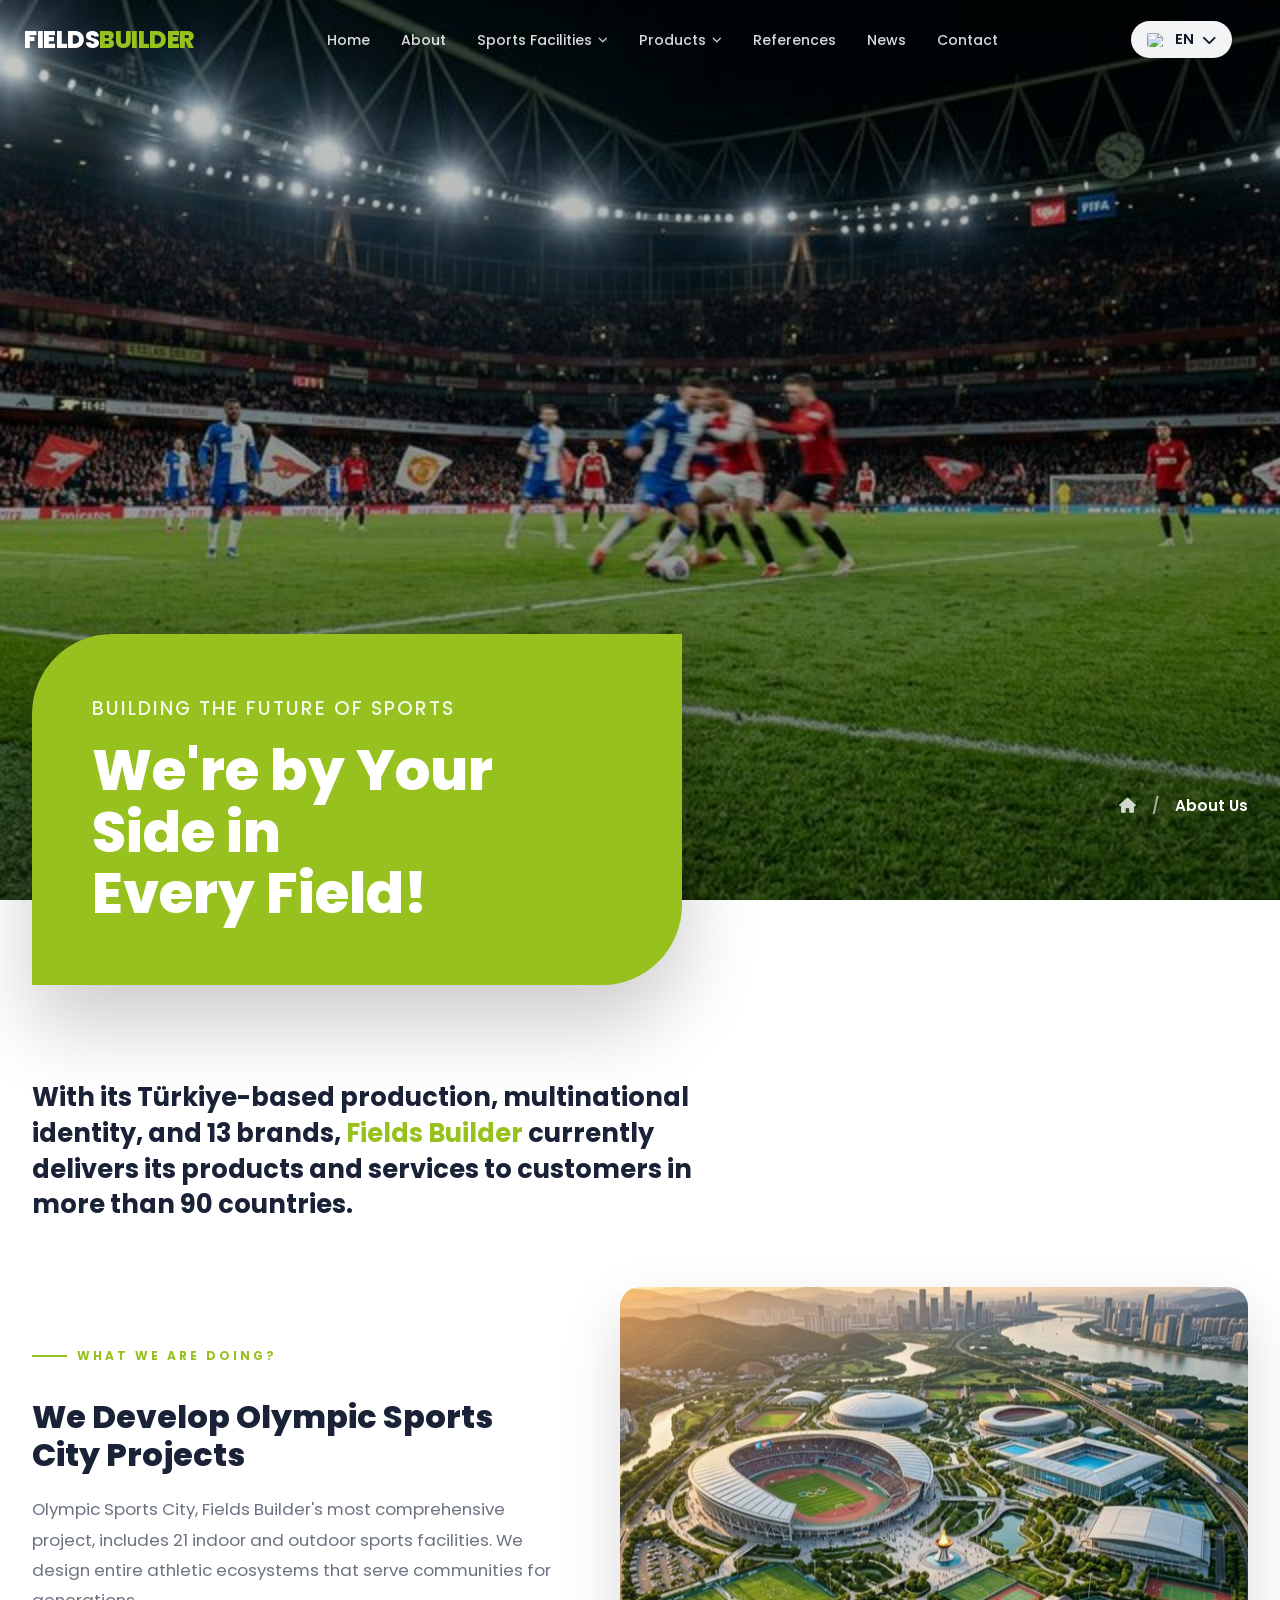
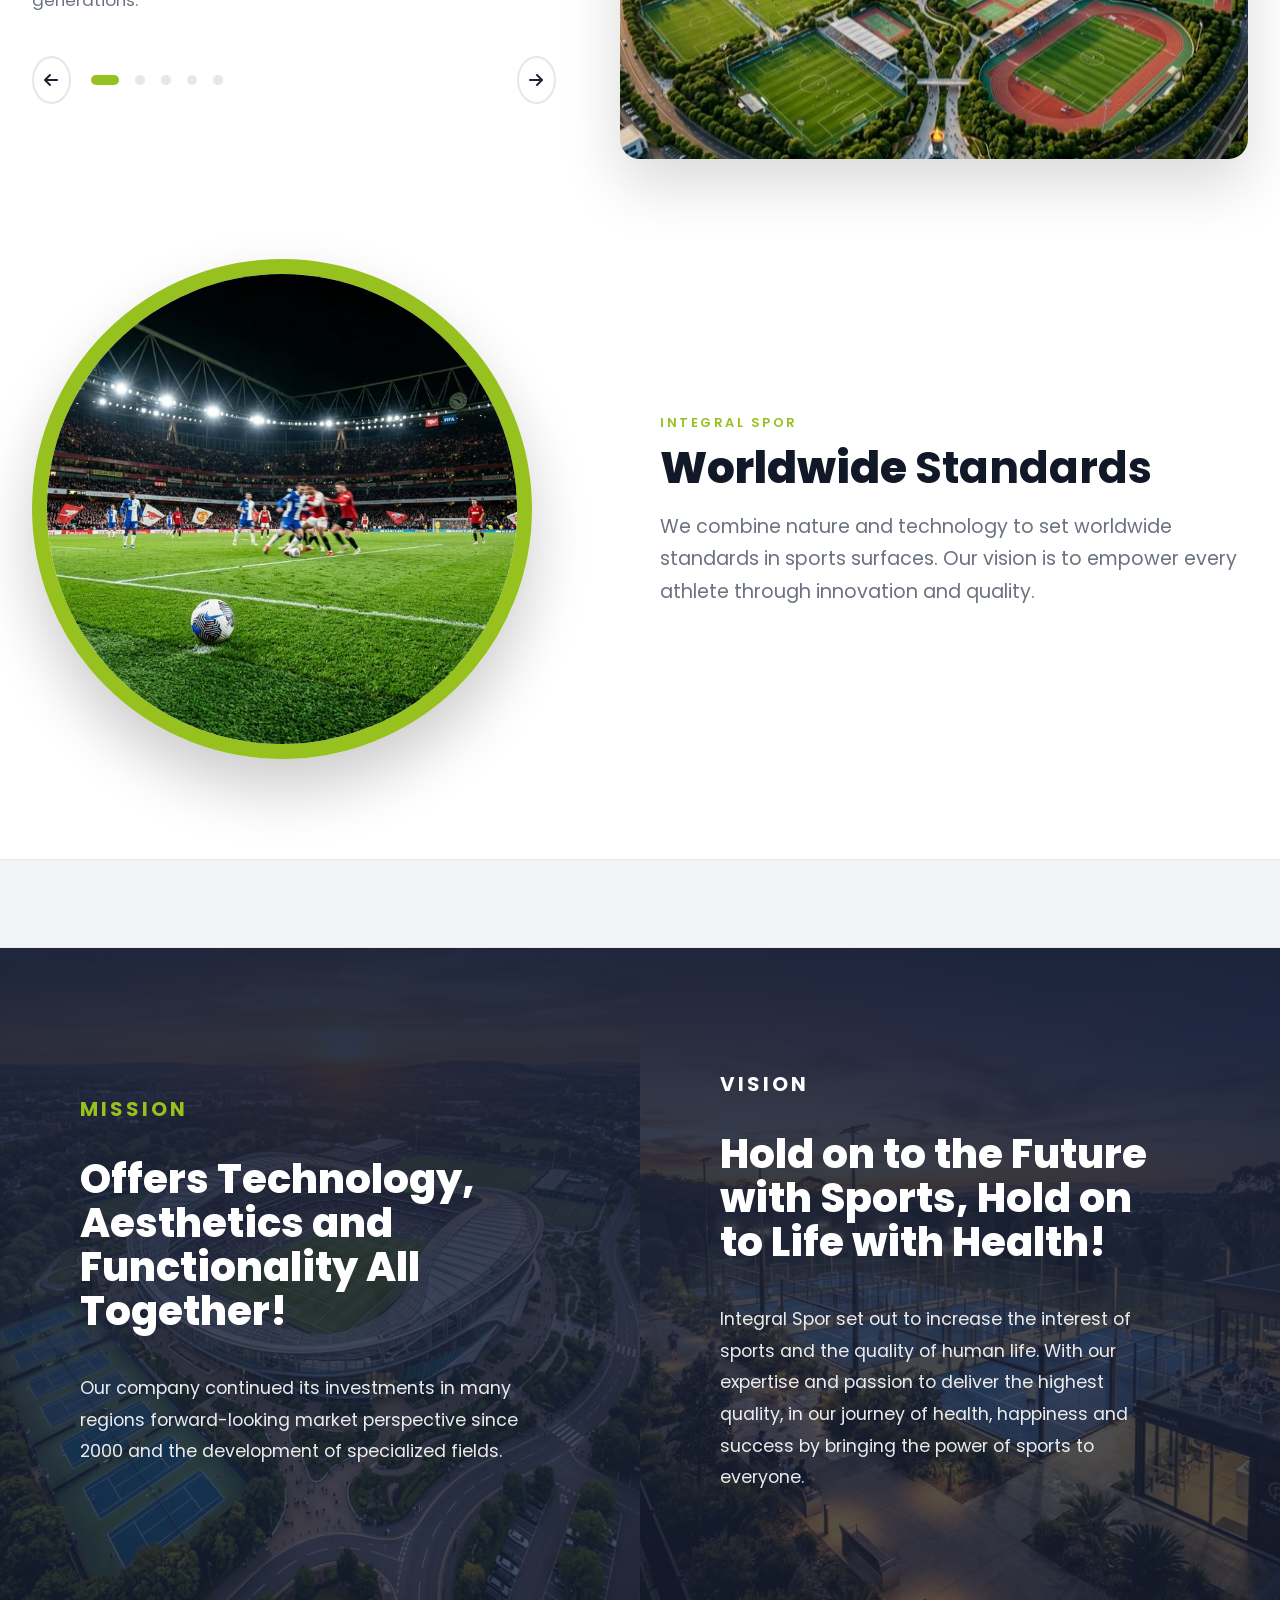
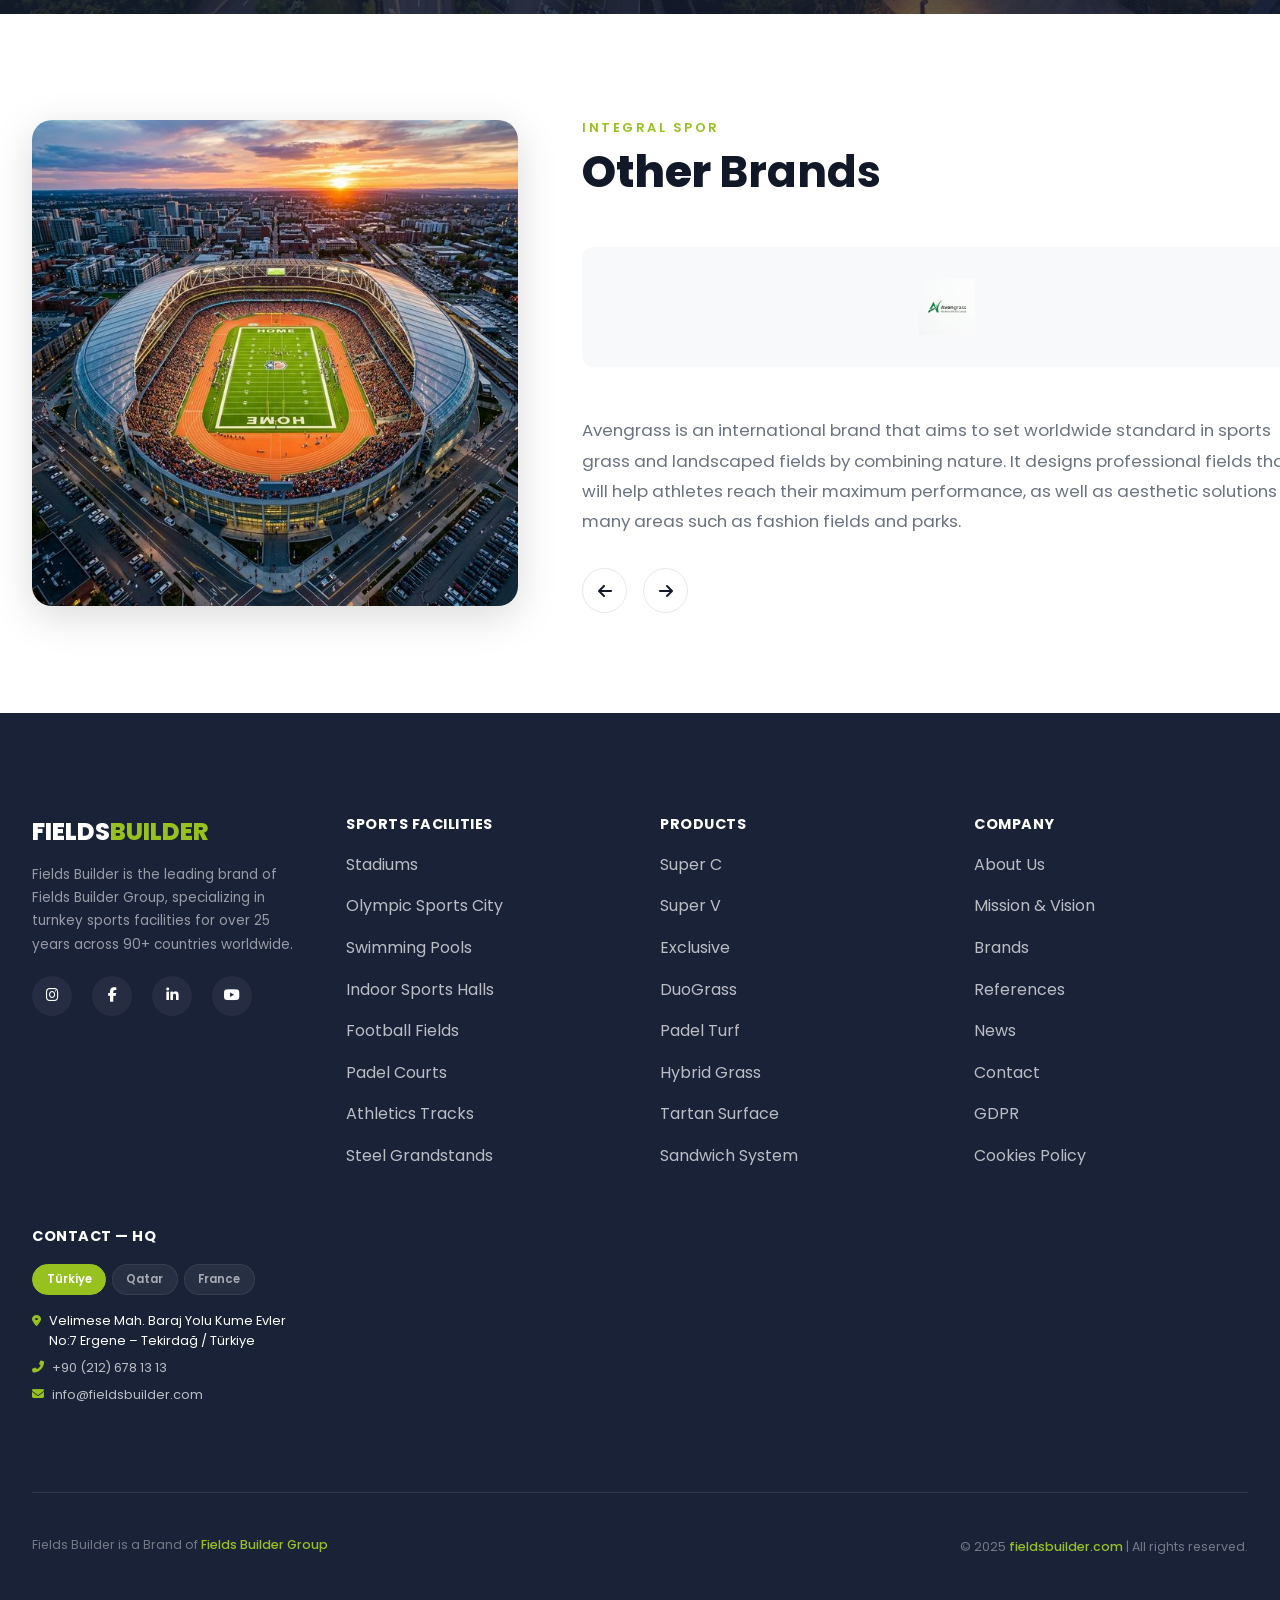
==== commit c452c6b8: "about page style fix" ====
--- a/about.html
+++ b/about.html
@@ -193,24 +193,76 @@
             </div>
         </section>
 
-        <!-- =====  SECTION 2: COMPANY OVERVIEW  ===== -->
-        <section class="about-company section-padding">
+        <!-- =====  SECTION 2: WHAT WE'RE DOING (Slider + Synced Text)  ===== -->
+        <section class="about-company section-padding" id="what-we-do">
             <div class="container">
-                <div class="about-company__grid">
-                    <div class="about-company__left reveal-left">
-                        <div class="about-company__intro">
-                            With its Türkiye-based production, multinational identity, and <strong>13 brands</strong>, 
-                            <span class="highlight">Integral Spor</span> currently delivers its products and services to 
-                            customers in more than <strong>90 countries</strong>.
-                        </div>
-                        <div class="about-company__text">
-                            <p>Fields Builder was founded with a visionary spirit to set new standards in sports facility construction. Over two decades, we have evolved from a local manufacturer into a global leader, dedicated to providing high-performance turf and turnkey solutions for professional and community sports venues.</p>
-                            <p>Our commitment to excellence is reflected in every pitch we build, whether it's a FIFA-certified stadium or a local community court. We believe that every athlete deserves a field that inspires greatness.</p>
-                        </div>
-                    </div>
-                    <div class="about-company__right reveal-right">
-                        <div class="about-company__cutout">
-                            <img src="assets/images/about-player.png" alt="Integral Spor Athlete">
+                <div class="about-company__intro-row">
+                    <div class="about-company__intro">
+                        With its Türkiye-based production, multinational identity, and <strong>13 brands</strong>, 
+                        <span class="highlight">Fields Builder</span> currently delivers its products and services to 
+                        customers in more than <strong>90 countries</strong>.
+                    </div>
+                </div>
+
+                <div class="about-company__wrapper">
+                    <!-- LEFT side: Text and UI -->
+                    <div class="about-company__info">
+                        <h4 class="about-company__subtitle">WHAT WE ARE DOING?</h4>
+                        
+                        <!-- Text Slider (Synced) -->
+                        <div class="swiper about-text-slider">
+                            <div class="swiper-wrapper">
+                                <div class="swiper-slide">
+                                    <h3 class="about-company__title">We Develop Olympic Sports City Projects</h3>
+                                    <p class="about-company__desc">Olympic Sports City, Fields Builder's most comprehensive project, includes 21 indoor and outdoor sports facilities. We design entire athletic ecosystems that serve communities for generations.</p>
+                                </div>
+                                <div class="swiper-slide">
+                                    <h3 class="about-company__title">We Build FIFA Approved Stadiums!</h3>
+                                    <p class="about-company__desc">We build modern, FIFA-approved stadiums with 10,000, 30,000 and 50,000-person capacity options to meet the needs of today and the future. Every pitch is engineered for peak performance.</p>
+                                </div>
+                                <div class="swiper-slide">
+                                    <h3 class="about-company__title">We Build FIP Approved Padel Clubs</h3>
+                                    <p class="about-company__desc">We build padel clubs with three different concepts tailored to everyone's needs: Padel Club Extreme, Padel Club Impact and Padel Club Essential — delivering world-class padel experiences.</p>
+                                </div>
+                                <div class="swiper-slide">
+                                    <h3 class="about-company__title">We Build Olympic Swimming Pools</h3>
+                                    <p class="about-company__desc">We build Olympic and semi-Olympic swimming pools with durable, functional and modern architecture in a short time of 3 months, setting new benchmarks in aquatic facility design.</p>
+                                </div>
+                                <div class="swiper-slide">
+                                    <h3 class="about-company__title">We Design Indoor Sports Halls!</h3>
+                                    <p class="about-company__desc">We are building modern and high-tech indoor sports halls that can host different branches of sports — from basketball and volleyball to martial arts and gymnastics.</p>
+                                </div>
+                            </div>
+                        </div>
+
+                        <!-- Controls -->
+                        <div class="about-company__controls">
+                            <div class="about-slider-prev"><i class="fas fa-arrow-left"></i></div>
+                            <div class="about-slider-pagination"></div>
+                            <div class="about-slider-next"><i class="fas fa-arrow-right"></i></div>
+                        </div>
+                    </div>
+
+                    <!-- RIGHT side: Images -->
+                    <div class="about-company__visual">
+                        <div class="swiper about-image-slider">
+                            <div class="swiper-wrapper">
+                                <div class="swiper-slide">
+                                    <img src="assets/images/about-slide-olympic.png" alt="Olympic Sports City">
+                                </div>
+                                <div class="swiper-slide">
+                                    <img src="assets/images/about-slide-stadium.png" alt="FIFA Approved Stadium">
+                                </div>
+                                <div class="swiper-slide">
+                                    <img src="assets/images/about-slide-padel.png" alt="FIP Approved Padel Club">
+                                </div>
+                                <div class="swiper-slide">
+                                    <img src="assets/images/facility-swimming.png" alt="Olympic Swimming Pool">
+                                </div>
+                                <div class="swiper-slide">
+                                    <img src="assets/images/hero-olympic.png" alt="Indoor Sports Hall">
+                                </div>
+                            </div>
                         </div>
                     </div>
                 </div>
@@ -259,9 +311,9 @@
         <section class="about-mv">
             <div class="about-mv__container">
                 <!-- Athlete Center Image (Direct child of section for absolute positioning) -->
-                <div class="about-mv__athlete reveal-up">
+                <!--<div class="about-mv__athlete reveal-up">
                     <img src="assets/images/about-athlete.png" alt="Action Athlete">
-                </div>
+                </div>-->
 
                 <div class="about-mv__grid">
                     <!-- Mission -->
@@ -455,13 +507,47 @@
     <script src="script.js"></script>
     <script>
         document.addEventListener('DOMContentLoaded', function() {
+            // ===== 1. Text Slider =====
+            var textSlider = new Swiper('.about-text-slider', {
+                speed: 800,
+                effect: 'fade',
+                fadeEffect: { crossFade: true },
+                autoHeight: true,
+                allowTouchMove: false, // Text shouldn't be swipeable directly if synced
+            });
+
+            // ===== 2. Image Slider =====
+            var imageSlider = new Swiper('.about-image-slider', {
+                speed: 800,
+                autoplay: {
+                    delay: 5000,
+                    disableOnInteraction: false,
+                    pauseOnMouseEnter: true,
+                },
+                effect: 'fade',
+                fadeEffect: { crossFade: true },
+                pagination: {
+                    el: '.about-slider-pagination',
+                    clickable: true,
+                },
+                navigation: {
+                    nextEl: '.about-slider-next',
+                    prevEl: '.about-slider-prev',
+                },
+            });
+
+            // ===== 3. Sync them =====
+            textSlider.controller.control = imageSlider;
+            imageSlider.controller.control = textSlider;
+
+            // ===== Brands Slider =====
             new Swiper('.brands-slider', {
                 loop: true,
                 navigation: {
                     nextEl: '.brands-button-next',
                     prevEl: '.brands-button-prev',
                 },
-                slidesPerView: 2,
+                slidesPerView: 1,
                 spaceBetween: 30,
             });
         });
--- a/style.css
+++ b/style.css
@@ -4958,28 +4958,6 @@
    ABOUT PAGE STYLES
    ========================================================================== */
 
-/* About Hero */
-.about-hero {
-    height: 500px;
-    background-image: url('assets/images/about-hero.png');
-    background-size: cover;
-    background-position: center;
-    position: relative;
-    display: flex;
-    align-items: flex-end;
-    padding-bottom: 50px;
-}
-
-.about-hero::before {
-    content: '';
-    position: absolute;
-    top: 0;
-    left: 0;
-    width: 100%;
-    height: 100%;
-    background: linear-gradient(to right, rgba(0, 0, 0, 0.5), transparent);
-}
-
 /* SECTION 1: HERO */
 .about-hero {
     position: relative;
@@ -5063,36 +5041,157 @@
     /* Offset for hero bridge box */
 }
 
+/* Intro Row */
+.about-company__intro-row {
+    max-width: 700px;
+    margin-bottom: 4rem;
+}
+
 .about-company__intro {
     font-size: 1.6rem;
     font-weight: 700;
     color: var(--c-navy);
     line-height: 1.4;
-    margin-bottom: 2.5rem;
 }
 
 .about-company__intro .highlight {
     color: var(--c-primary);
 }
 
-.about-company__text p {
-    font-size: 1.1rem;
+/* Wrapper Layout */
+.about-company__wrapper {
+    display: grid;
+    grid-template-columns: 1fr 1.2fr;
+    gap: 4rem;
+    align-items: center;
+}
+
+/* Left Side text styling */
+.about-company__info {
+    position: relative;
+    min-width: 0;
+}
+
+.about-company__subtitle {
+    display: inline-block;
+    font-size: .75rem;
+    font-weight: 700;
+    letter-spacing: 3px;
+    text-transform: uppercase;
+    color: var(--c-primary);
+    margin-bottom: 2rem;
+    position: relative;
+    padding-left: 45px;
+}
+
+.about-company__subtitle::before {
+    content: '';
+    position: absolute;
+    left: 0;
+    top: 50%;
+    transform: translateY(-50%);
+    width: 35px;
+    height: 2px;
+    background: var(--c-primary);
+}
+
+.about-company__title {
+    font-size: 2rem;
+    font-weight: 800;
+    color: var(--c-navy);
+    line-height: 1.2;
+    margin-bottom: 1.25rem;
+}
+
+.about-company__desc {
+    font-size: 1.05rem;
     line-height: 1.8;
     color: var(--c-gray);
-    margin-bottom: 1.5rem;
-}
-
-.about-company__cutout {
+}
+
+/* Controls */
+.about-company__controls {
+    display: flex;
+    align-items: center;
+    gap: 1rem;
+    margin-top: 2.5rem;
+}
+
+.about-slider-prev,
+.about-slider-next {
+    width: 48px;
+    height: 48px;
+    border-radius: 50%;
+    border: 2px solid var(--c-border);
+    background: transparent;
+    color: var(--c-navy);
+    font-size: 1rem;
+    display: flex;
+    align-items: center;
+    justify-content: center;
+    cursor: pointer;
+    transition: all var(--transition);
+}
+
+.about-slider-prev:hover,
+.about-slider-next:hover {
+    background: var(--c-primary);
+    border-color: var(--c-primary);
+    color: var(--c-white);
+}
+
+.about-slider-pagination {
+    display: flex;
+    gap: .5rem;
+    align-items: center;
+}
+
+.about-slider-pagination .swiper-pagination-bullet {
+    width: 10px;
+    height: 10px;
+    background: var(--c-border);
+    border-radius: 50%;
+    opacity: 1;
+    transition: all var(--transition);
+}
+
+.about-slider-pagination .swiper-pagination-bullet-active {
+    background: var(--c-primary);
+    width: 28px;
+    border-radius: 999px;
+}
+
+/* Right Side Image Slider */
+.about-company__visual {
     position: relative;
-    z-index: 5;
-    margin-top: -100px;
-    /* Bridge the white section */
-}
-
-.about-company__cutout img {
+    border-radius: 20px;
+    overflow: hidden;
+    box-shadow: 0 25px 60px rgba(0, 0, 0, .15);
+    aspect-ratio: 4/3;
     width: 100%;
-    height: auto;
-    filter: drop-shadow(0 30px 60px rgba(0, 0, 0, 0.3));
+    min-width: 0;
+}
+
+.about-image-slider {
+    width: 100%;
+    height: 100%;
+}
+
+.about-image-slider .swiper-wrapper {
+    width: 100%;
+    height: 100%;
+}
+
+.about-image-slider .swiper-slide {
+    width: 100%;
+    height: 100%;
+}
+
+.about-image-slider .swiper-slide img {
+    width: 100%;
+    height: 100%;
+    object-fit: cover;
+    display: block;
 }
 
 /* Certificates */
@@ -5183,10 +5282,6 @@
     background: linear-gradient(to bottom, rgba(26, 34, 56, 0.95), rgba(26, 34, 56, 0.7));
     transition: opacity var(--transition);
     z-index: 1;
-}
-
-.about-mv--vision .about-mv__overlay {
-    background: linear-gradient(to bottom, rgba(150, 193, 31, 0.9), rgba(26, 34, 56, 0.8));
 }
 
 .about-mv__phantom-title {
@@ -5548,6 +5643,10 @@
 }
 
 /* Other Brands */
+.about-brands {
+    padding: 100px 0;
+}
+
 .about-brands__inner {
     display: grid;
     grid-template-columns: 40% 60%;
@@ -5587,6 +5686,17 @@
 .brands-slider {
     margin: 2rem 0;
     padding: 1rem 0;
+}
+
+.about-brands__right {
+    min-width: 0;
+}
+
+.about-brands__desc {
+    font-size: 1.05rem;
+    line-height: 1.8;
+    color: var(--c-gray);
+    margin-top: 1rem;
 }
 
 .brands-slider .swiper-slide img {
@@ -5620,19 +5730,331 @@
     color: var(--c-white);
 }
 
+/* ============================
+   ABOUT PAGE – RESPONSIVE
+   ============================ */
+
+/* Tablet (≤992px) */
 @media (max-width: 992px) {
 
-    .about-company__grid,
-    .about-mv__grid,
+    /* Hero */
+    .about-hero {
+        height: 70vh;
+        min-height: 500px;
+    }
+
+    .container--hero {
+        flex-direction: column;
+        align-items: flex-start;
+        gap: 2rem;
+    }
+
+    .about-hero__bridge-box {
+        padding: 40px;
+        max-width: 100%;
+        transform: translateY(10vh);
+        border-radius: 40px 0 40px 0;
+    }
+
+    .about-hero__title {
+        font-size: 2.5rem;
+    }
+
+    .about-hero__label {
+        font-size: 1rem;
+    }
+
+    /* Company Slider Section */
+    .about-company {
+        padding-top: 120px;
+    }
+
+    .about-company__intro {
+        font-size: 1.3rem;
+    }
+
+    .about-company__intro-row {
+        margin-bottom: 3rem;
+    }
+
+    .about-company__wrapper {
+        grid-template-columns: 1fr;
+        gap: 2.5rem;
+    }
+
+    /* Put slider image above text on mobile */
+    .about-company__visual {
+        order: -1;
+    }
+
+    .about-company__title {
+        font-size: 1.5rem;
+    }
+
+    .about-company__desc {
+        font-size: 0.95rem;
+    }
+
+    /* Circular Section */
+    .about-circular {
+        padding: 60px 0;
+    }
+
+    .container--flex {
+        gap: 4rem;
+    }
+
+    /* Stats */
+    .stats-item__num {
+        font-size: 2.8rem;
+    }
+
+    /* Mission & Vision */
+    .about-mv__grid {
+        grid-template-columns: 1fr;
+    }
+
+    .about-mv__athlete {
+        display: none;
+    }
+
+    .about-mv__block {
+        padding: 4rem 2rem;
+    }
+
+    .about-mv__subtitle {
+        font-size: 2rem;
+    }
+
+    .about-mv__title {
+        font-size: 1.1rem;
+    }
+
+    .about-mv__phantom-title {
+        font-size: 20vw;
+    }
+
+    /* Other Brands */
+    .about-brands {
+        padding: 60px 0;
+    }
+
     .about-brands__inner {
         grid-template-columns: 1fr;
-    }
-
+        gap: 2.5rem;
+    }
+
+    .about-brands__left {
+        max-width: 400px;
+        margin: 0 auto;
+    }
+}
+
+/* Mobile (≤768px) */
+@media (max-width: 768px) {
+
+    /* Hero */
+    .about-hero {
+        height: 60vh;
+        min-height: 400px;
+        padding-bottom: 30px;
+    }
+
+    .about-hero__bridge-box {
+        padding: 30px 25px;
+        transform: translateY(8vh);
+        border-radius: 30px 0 30px 0;
+    }
+
+    .about-hero__title {
+        font-size: 2rem;
+    }
+
+    .about-hero__label {
+        font-size: 0.85rem;
+        letter-spacing: 1px;
+    }
+
+    .about-hero__breadcrumb {
+        font-size: 0.85rem;
+        margin-bottom: 1rem;
+    }
+
+    /* Company Slider */
+    .about-company {
+        padding-top: 80px;
+    }
+
+    .about-company__intro {
+        font-size: 1.1rem;
+    }
+
+    .about-company__wrapper {
+        gap: 2rem;
+    }
+
+    .about-company__subtitle {
+        font-size: 0.7rem;
+        padding-left: 35px;
+    }
+
+    .about-company__subtitle::before {
+        width: 25px;
+    }
+
+    .about-slider-prev,
+    .about-slider-next {
+        width: 40px;
+        height: 40px;
+        font-size: 0.85rem;
+    }
+
+    /* Circular */
+    .about-circular {
+        padding: 50px 0;
+    }
+
+    .about-circular__mask {
+        flex: 0 0 280px;
+        height: 280px;
+        border-width: 8px;
+    }
+
+    .about-circular__content p {
+        font-size: 1rem;
+    }
+
+    /* Stats */
+    .stats-item__num {
+        font-size: 2.2rem;
+    }
+
+    .stats-item__label {
+        font-size: 0.8rem;
+        letter-spacing: 1px;
+    }
+
+    /* Mission & Vision */
     .about-mv__block {
-        padding: 4rem 2rem;
-    }
-
-    .about-mv__title {
-        font-size: 3rem;
+        padding: 3rem 1.5rem;
+    }
+
+    .about-mv__subtitle {
+        font-size: 1.6rem;
+        margin-bottom: 1.5rem;
+    }
+
+    .about-mv__desc {
+        font-size: 0.95rem;
+    }
+
+    /* Brands */
+    .about-brands {
+        padding: 50px 0;
+    }
+
+    .brands-button-prev,
+    .brands-button-next {
+        width: 38px;
+        height: 38px;
+    }
+}
+
+/* Small phones (≤480px) */
+@media (max-width: 480px) {
+
+    /* Hero */
+    .about-hero {
+        height: 50vh;
+        min-height: 350px;
+    }
+
+    .about-hero__bridge-box {
+        padding: 24px 20px;
+        transform: translateY(6vh);
+        border-radius: 24px 0 24px 0;
+    }
+
+    .about-hero__title {
+        font-size: 1.6rem;
+    }
+
+    .about-hero__title br {
+        display: none;
+    }
+
+    .about-hero__label {
+        font-size: 0.75rem;
+        margin-bottom: 0.5rem;
+    }
+
+    /* Company */
+    .about-company {
+        padding-top: 60px;
+    }
+
+    .about-company__intro {
+        font-size: 1rem;
+    }
+
+    .about-company__intro-row {
+        margin-bottom: 2rem;
+    }
+
+    .about-company__title {
+        font-size: 1.3rem;
+    }
+
+    .about-company__controls {
+        gap: 0.75rem;
+        margin-top: 1.5rem;
+    }
+
+    /* Circular */
+    .container--flex {
+        gap: 2rem;
+    }
+
+    .about-circular__mask {
+        flex: 0 0 220px;
+        height: 220px;
+        border-width: 6px;
+    }
+
+    .about-circular__content .section-title {
+        font-size: 1.5rem;
+    }
+
+    .about-circular__content p {
+        font-size: 0.9rem;
+    }
+
+    /* Stats */
+    .stats-grid {
+        grid-template-columns: 1fr 1fr;
+        gap: 2rem;
+    }
+
+    .stats-item__num {
+        font-size: 1.8rem;
+    }
+
+    /* M&V */
+    .about-mv__subtitle {
+        font-size: 1.3rem;
+    }
+
+    .about-mv__phantom-title {
+        font-size: 25vw;
+    }
+
+    /* Brands */
+    .about-brands {
+        padding: 40px 0;
+    }
+
+    .brand-logo-card {
+        height: 90px;
+        padding: 1.25rem;
     }
 }
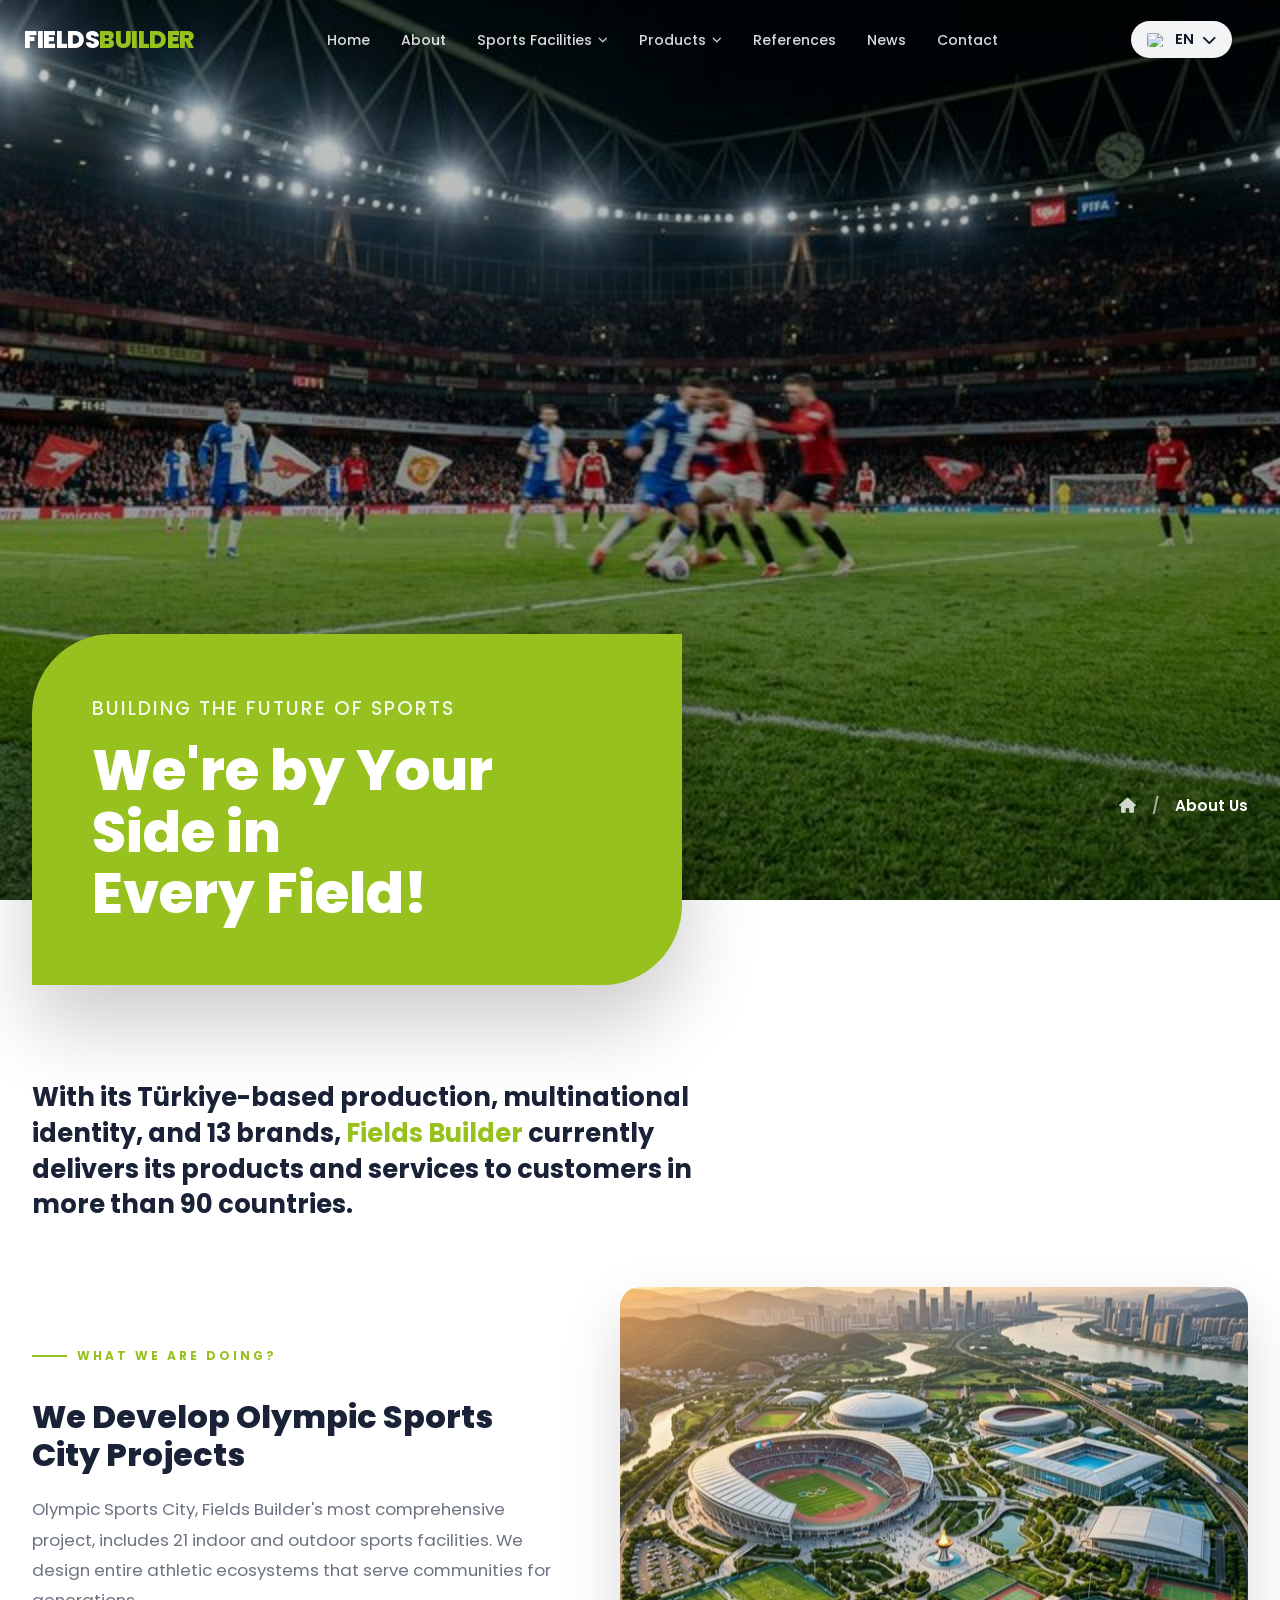
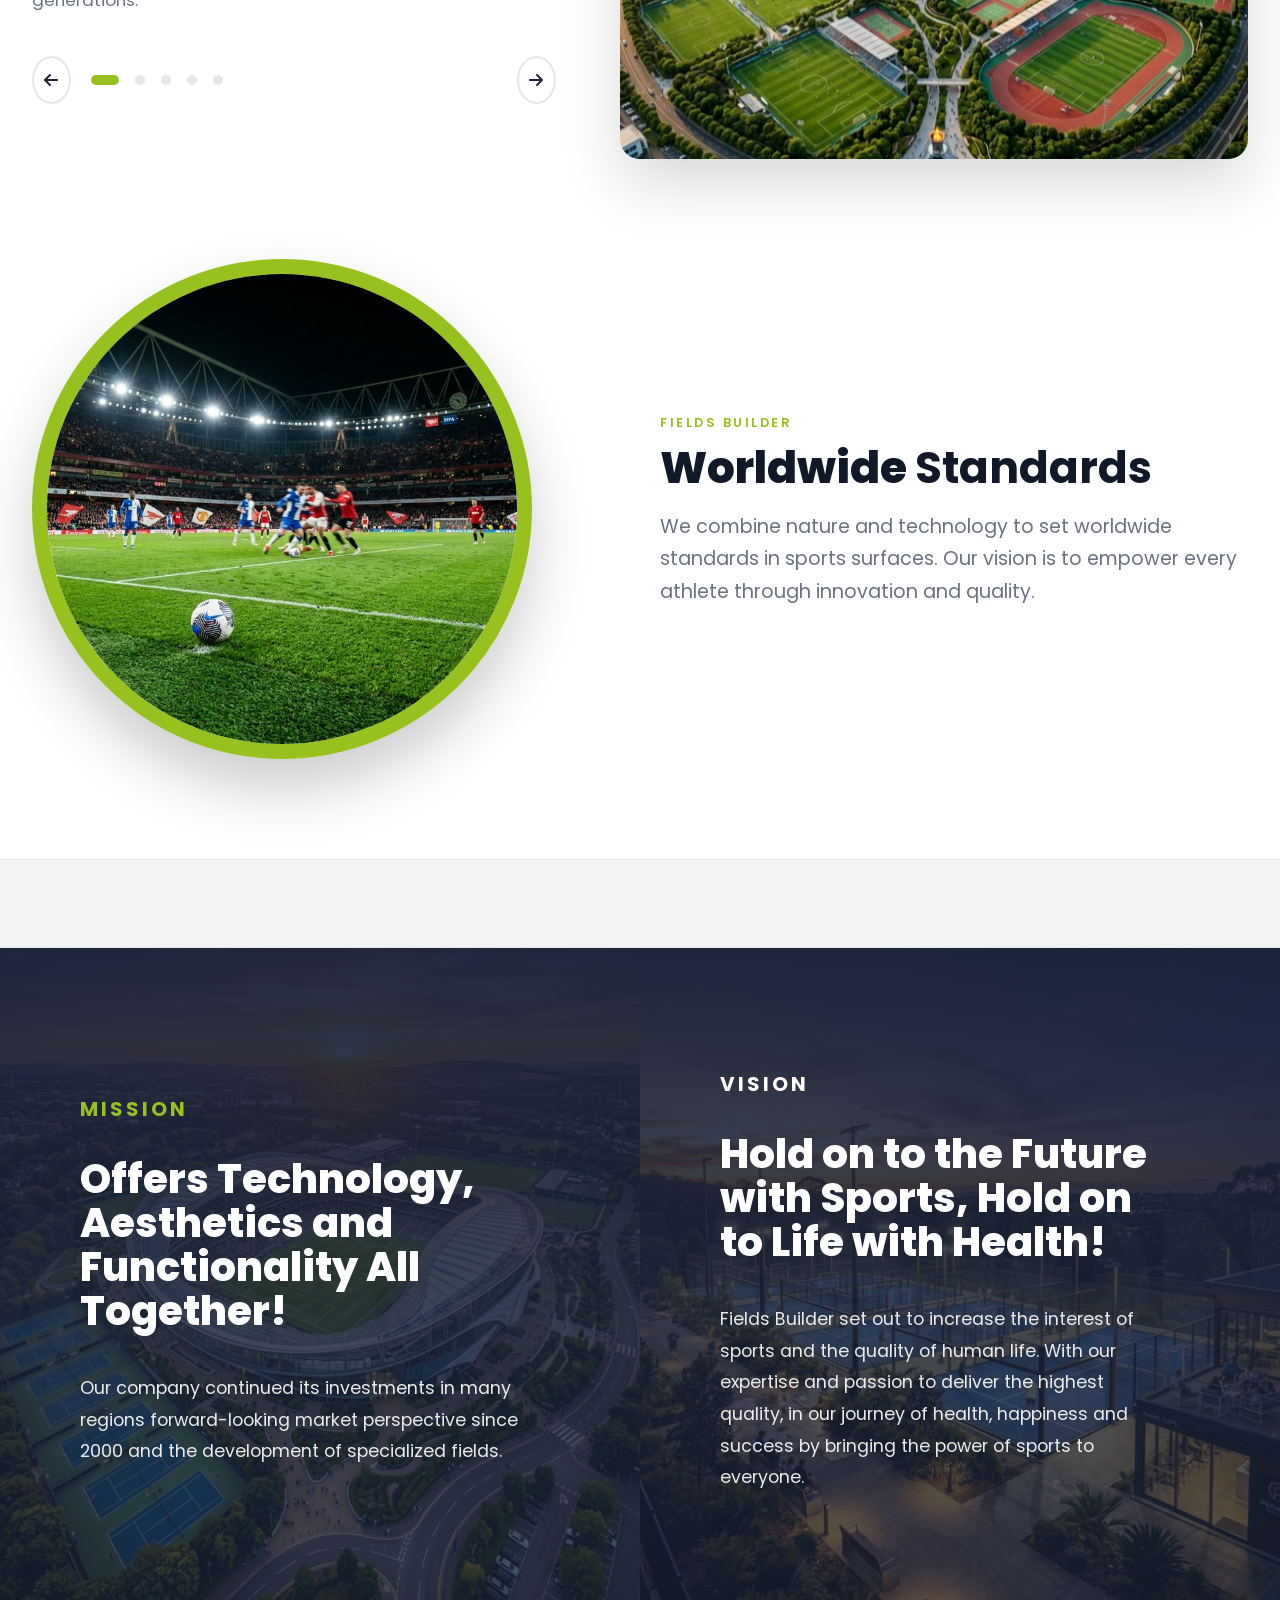
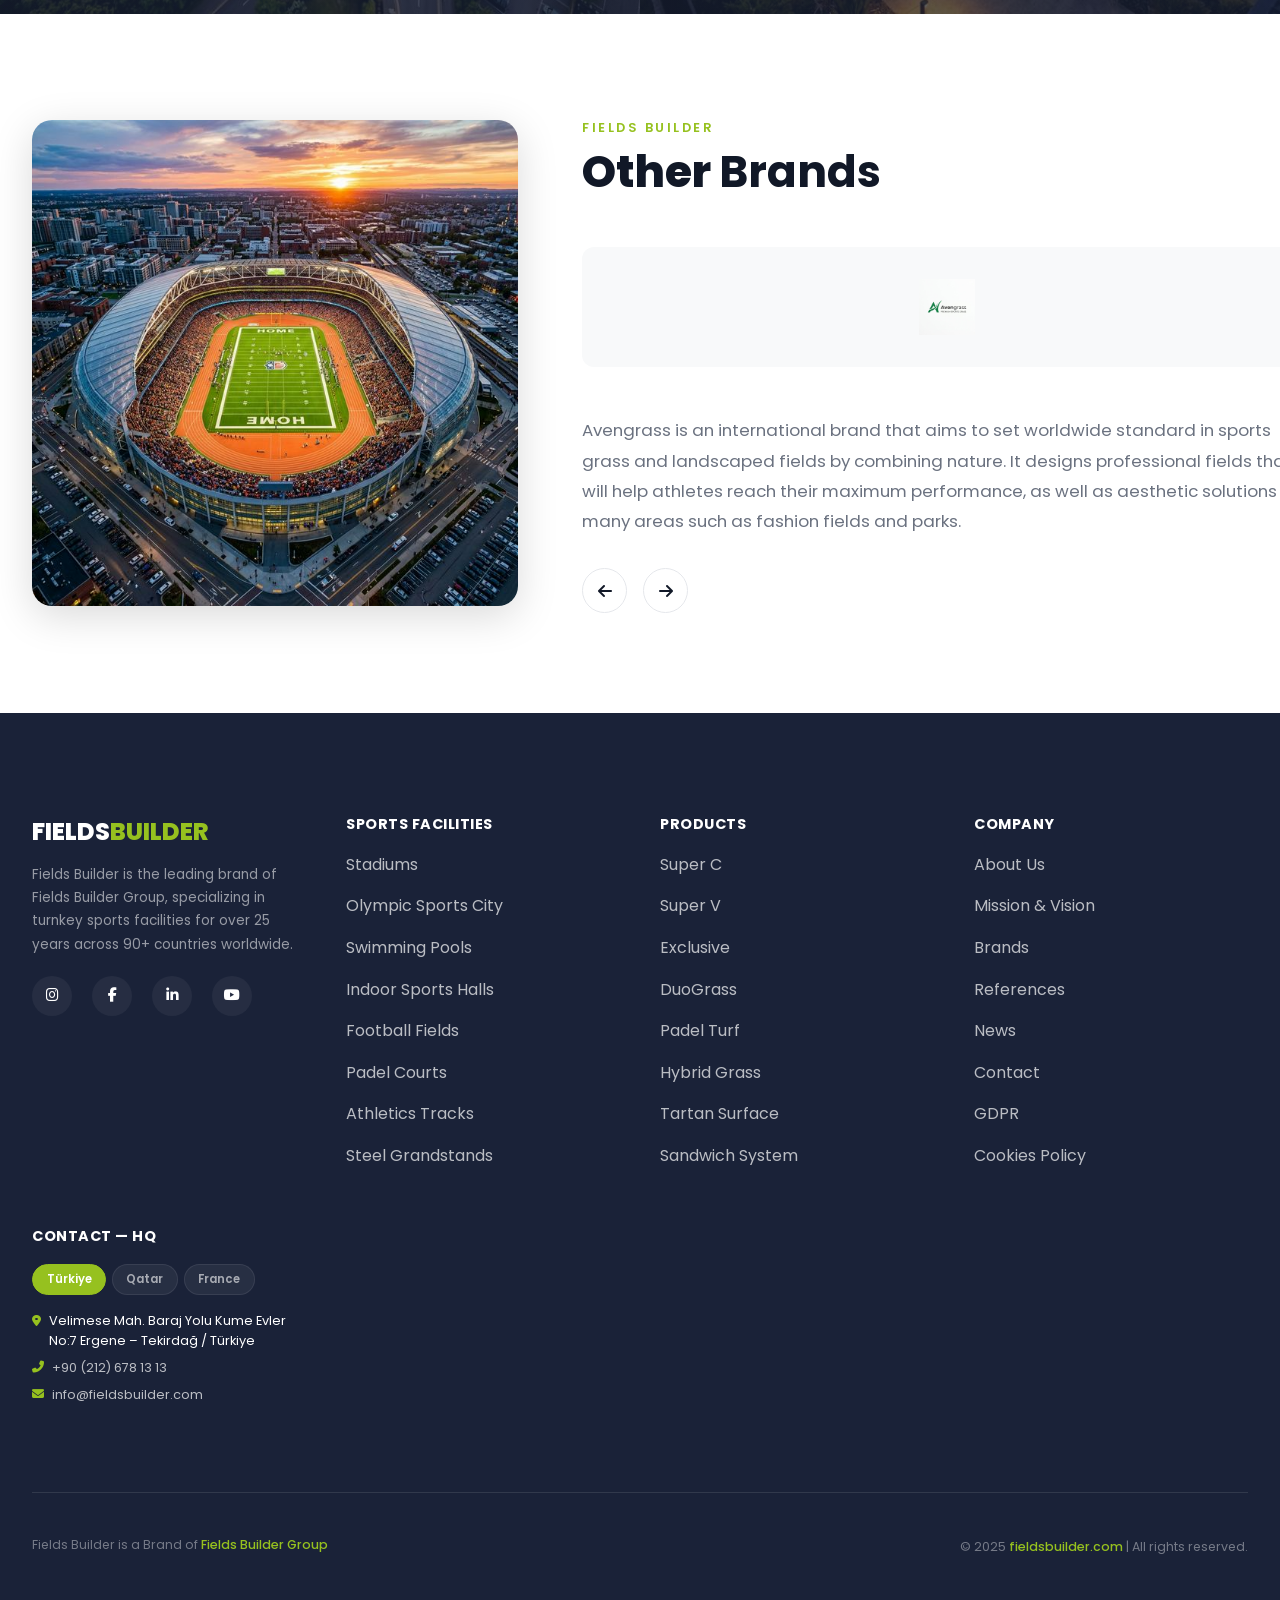
==== commit 0ade3655: "change integ to fileds" ====
--- a/about.html
+++ b/about.html
@@ -273,10 +273,10 @@
         <section class="about-circular reveal-up">
             <div class="container container--flex">
                 <div class="about-circular__mask">
-                    <img src="assets/images/about-hero.png" alt="Integral Vision">
+                    <img src="assets/images/about-hero.png" alt="Fields Builder Vision">
                 </div>
                 <div class="about-circular__content">
-                    <span class="section-label">Integral Spor</span>
+                    <span class="section-label">Fields Builder</span>
                     <h2 class="section-title">Worldwide <strong>Standards</strong></h2>
                     <p>We combine nature and technology to set worldwide standards in sports surfaces. Our vision is to empower every athlete through innovation and quality.</p>
                 </div>
@@ -334,7 +334,7 @@
                         <div class="about-mv__content reveal-right">
                             <h2 class="about-mv__title">Vision</h2>
                             <h3 class="about-mv__subtitle">Hold on to the Future with Sports, Hold on to Life with Health!</h3>
-                            <p class="about-mv__desc">Integral Spor set out to increase the interest of sports and the quality of human life. With our expertise and passion to deliver the highest quality, in our journey of health, happiness and success by bringing the power of sports to everyone.</p>
+                            <p class="about-mv__desc">Fields Builder set out to increase the interest of sports and the quality of human life. With our expertise and passion to deliver the highest quality, in our journey of health, happiness and success by bringing the power of sports to everyone.</p>
                         </div>
                     </div>
                 </div>
@@ -351,7 +351,7 @@
                         </div>
                     </div>
                     <div class="about-brands__right reveal-right">
-                        <span class="section-label">Integral Spor</span>
+                        <span class="section-label">Fields Builder</span>
                         <h2 class="section-title">Other <strong>Brands</strong></h2>
                         
                         <!-- Brands Slider -->
--- a/style.css
+++ b/style.css
@@ -1,7 +1,7 @@
 @import url('https://fonts.googleapis.com/css2?family=Cairo:wght@200..1000&display=swap');
 
 /* ==========================================================================
-   INTEGRAL SPOR — Homepage Stylesheet
+   FIELDS BUILDER — Homepage Stylesheet
    Design System + Component Styles + Responsive + RTL
    ========================================================================== */
 
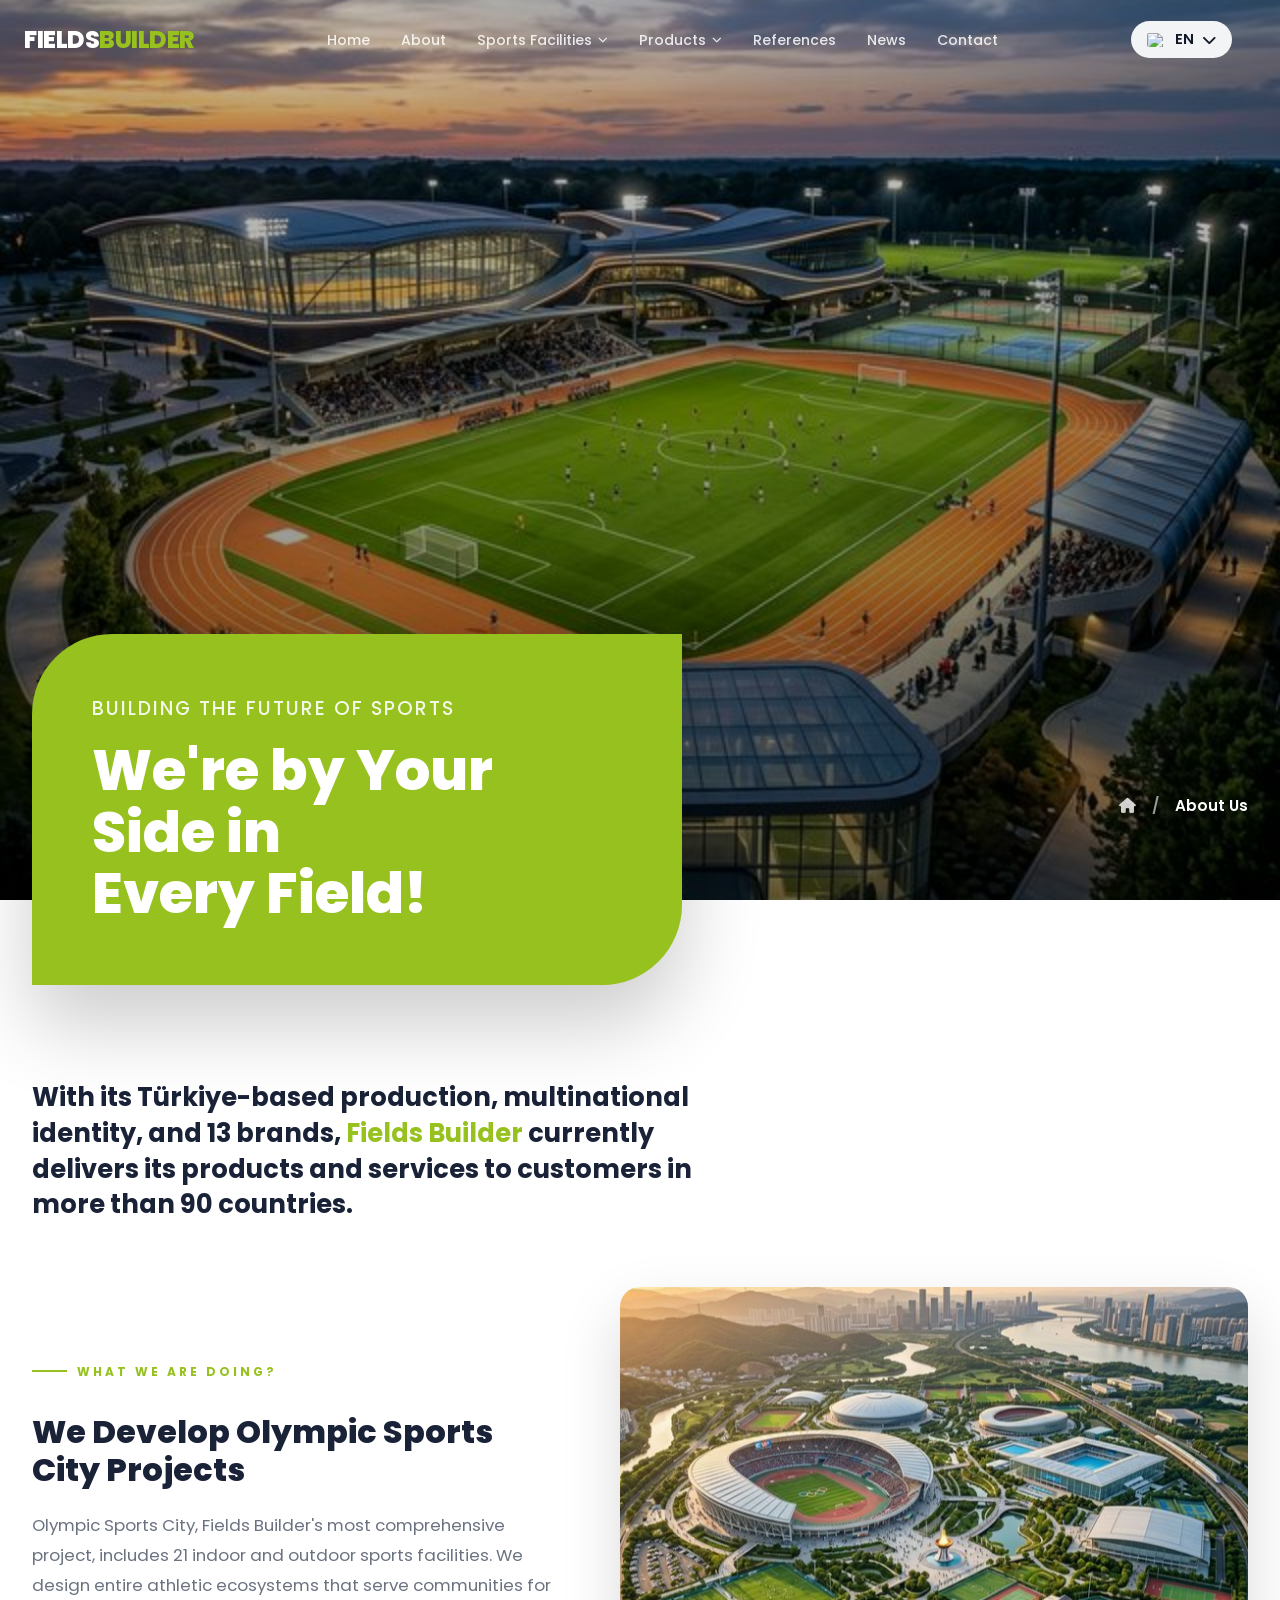
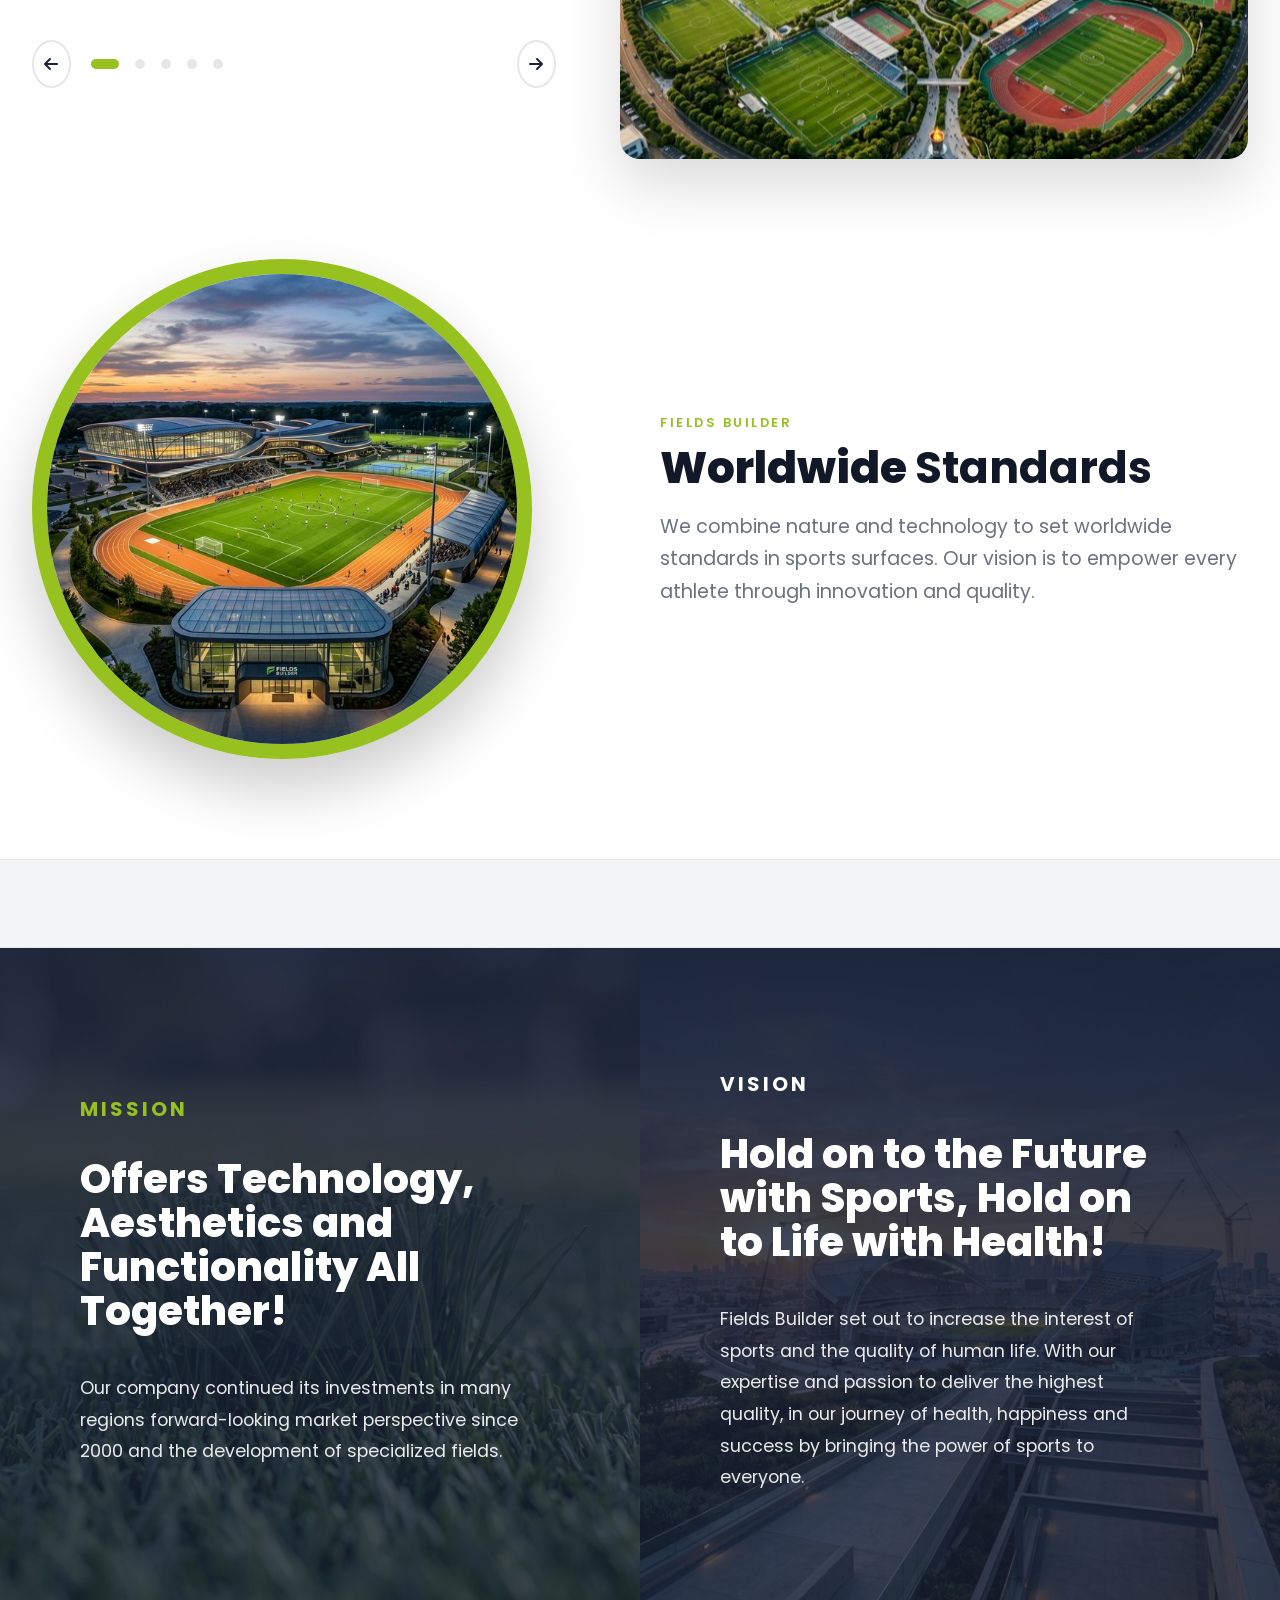
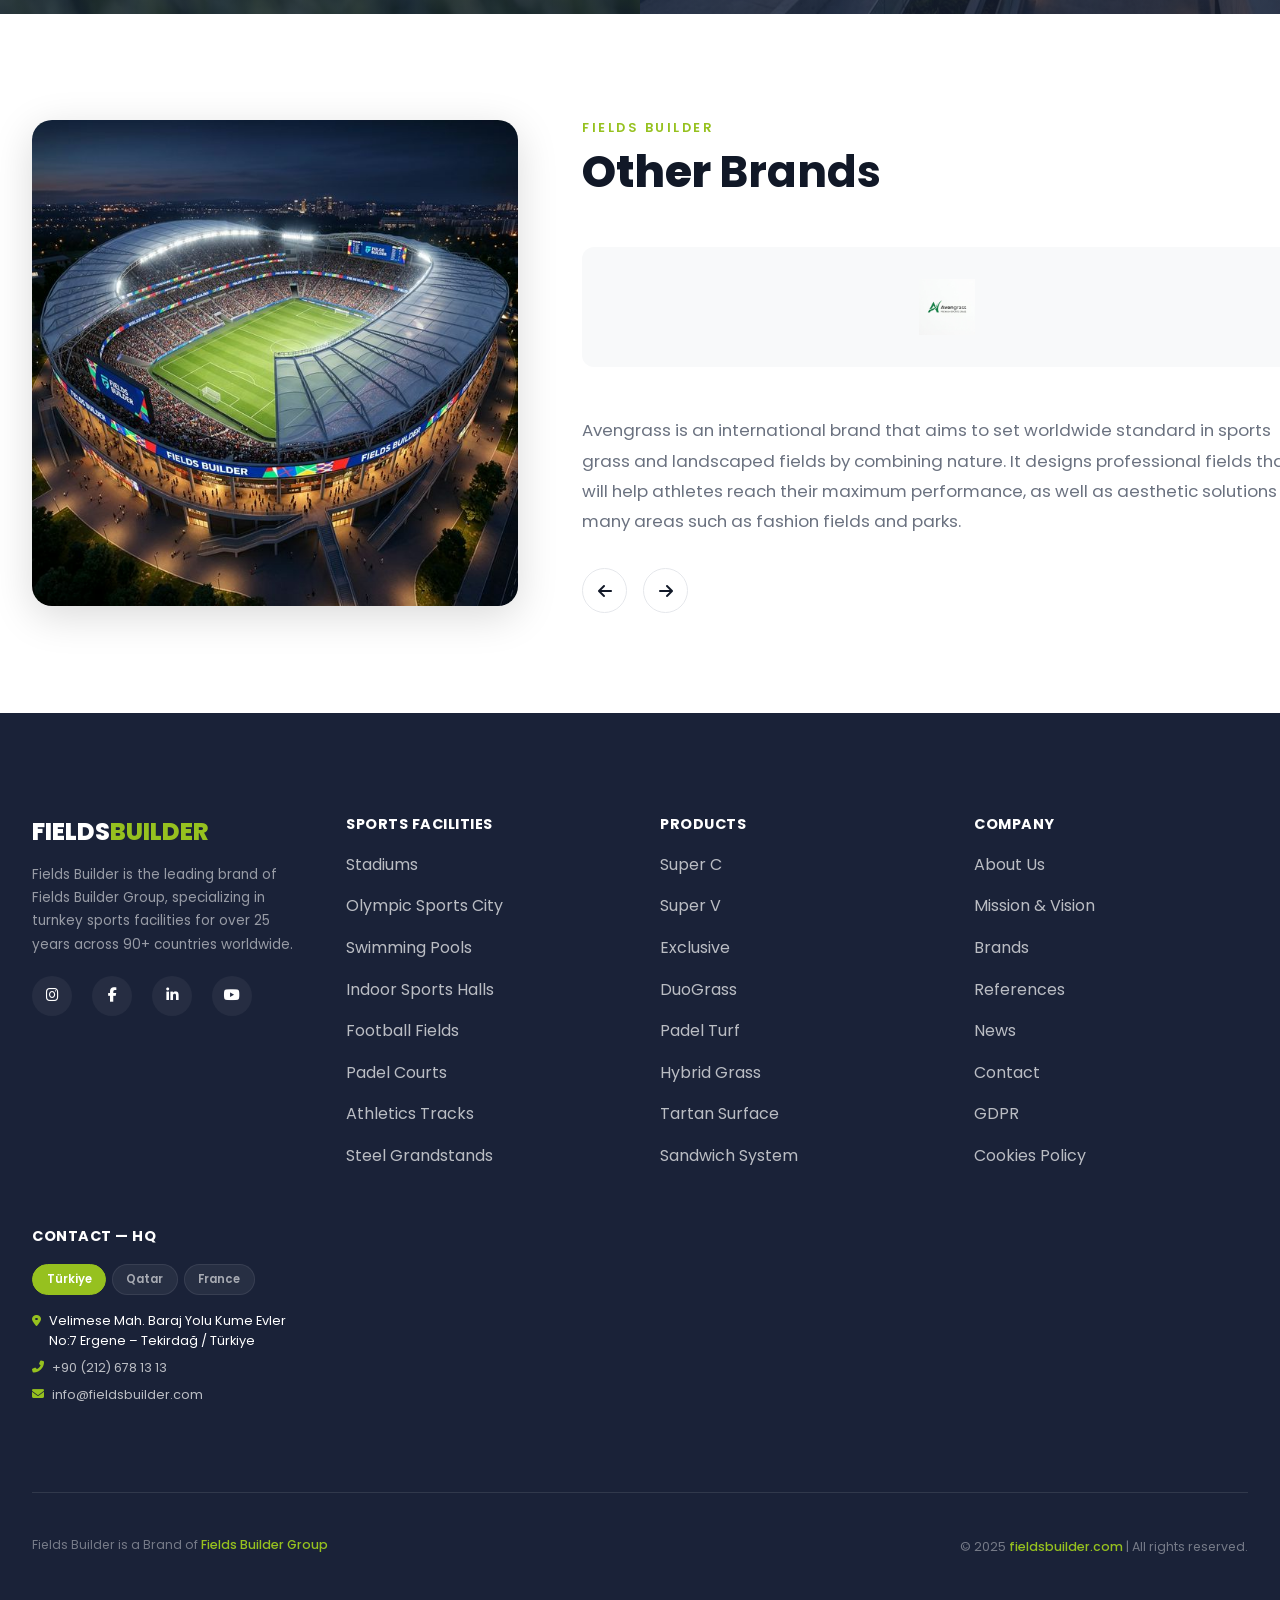
==== commit b7cc6d66: "some fixes" ====
--- a/about.html
+++ b/about.html
@@ -507,8 +507,11 @@
     <script src="script.js"></script>
     <script>
         document.addEventListener('DOMContentLoaded', function() {
+            const isRTL = document.documentElement.dir === 'rtl';
+
             // ===== 1. Text Slider =====
             var textSlider = new Swiper('.about-text-slider', {
+                rtl: isRTL,
                 speed: 800,
                 effect: 'fade',
                 fadeEffect: { crossFade: true },
@@ -518,6 +521,7 @@
 
             // ===== 2. Image Slider =====
             var imageSlider = new Swiper('.about-image-slider', {
+                rtl: isRTL,
                 speed: 800,
                 autoplay: {
                     delay: 5000,
@@ -542,6 +546,7 @@
 
             // ===== Brands Slider =====
             new Swiper('.brands-slider', {
+                rtl: isRTL,
                 loop: true,
                 navigation: {
                     nextEl: '.brands-button-next',
--- a/style.css
+++ b/style.css
@@ -4488,6 +4488,20 @@
     }
 }
 
+/* Reversed Variant */
+.facility-details--reverse .facility-details__grid {
+    grid-template-columns: 1fr 1.2fr;
+}
+
+@media (max-width: 992px) {
+    .facility-details--reverse .facility-details__grid {
+        grid-template-columns: 1fr;
+    }
+
+    /* Ensure slider still appears above text on mobile even in reverse mode if desired, 
+       but standard behavior is fine. The user asked for reverse in desktop. */
+}
+
 /* ==========================================================================
    COMPLETED PROJECTS SECTION
    ========================================================================== */
@@ -6057,4 +6071,220 @@
         height: 90px;
         padding: 1.25rem;
     }
+}
+
+/* ==========================================================================
+   RTL SUPPORT (RIGHT-TO-LEFT)
+   ========================================================================== */
+[dir="rtl"] {
+    text-align: right;
+    --ff: 'Cairo', sans-serif;
+}
+
+[dir="rtl"] .section-label,
+[dir="rtl"] .hero__label,
+[dir="rtl"] .about-hero__label,
+[dir="rtl"] .about-company__subtitle,
+[dir="rtl"] .footer__h,
+[dir="rtl"] .mega-menu__title {
+    letter-spacing: 0 !important;
+    text-align: right !important;
+    /* Force override inline left styles */
+}
+
+/* Header RTL */
+[dir="rtl"] .header__actions {
+    flex-direction: row;
+}
+
+[dir="rtl"] .lang-dropdown__menu {
+    right: auto;
+    left: 0;
+}
+
+/* Mega Menu RTL */
+[dir="rtl"] .mega-menu__link {
+    padding: .65rem 1.75rem .65rem 1.25rem;
+}
+
+[dir="rtl"] .mega-menu__link::before {
+    left: auto;
+    right: .5rem;
+}
+
+[dir="rtl"] .mega-menu__link::after {
+    right: auto;
+    left: 1.25rem;
+    transform: translateX(10px);
+    content: '\f060';
+    /* FontAwesome left arrow */
+}
+
+[dir="rtl"] .mega-menu__link:hover::after {
+    transform: translateX(0);
+}
+
+/* About Hero RTL */
+[dir="rtl"] .about-hero__bridge-box {
+    left: 0;
+    right: auto;
+    border-radius: 0 80px 0 80px;
+}
+
+@media (max-width: 992px) {
+    [dir="rtl"] .about-hero__bridge-box {
+        border-radius: 0 40px 0 40px;
+    }
+}
+
+/* About Company RTL */
+[dir="rtl"] .about-company__subtitle {
+    padding-left: 0;
+    padding-right: 45px;
+}
+
+[dir="rtl"] .about-company__subtitle::before {
+    left: auto;
+    right: 0;
+}
+
+[dir="rtl"] .about-slider-prev i,
+[dir="rtl"] .about-slider-next i,
+[dir="rtl"] .details-nav-btn i,
+[dir="rtl"] .brands-button-prev i,
+[dir="rtl"] .brands-button-next i,
+[dir="rtl"] .projects-nav__btn i {
+    transform: rotate(180deg);
+}
+
+/* Facility Details RTL */
+[dir="rtl"] .facility-details__item i {
+    margin-right: 0;
+    margin-left: 1rem;
+}
+
+/* Facility Hero RTL */
+[dir="rtl"] .facility-feature__inner {
+    padding-left: 0;
+    padding-right: 20px;
+    text-align: right;
+}
+
+[dir="rtl"] .facility-feature__icon {
+    right: auto;
+    left: 15px;
+}
+
+/* Brands Section RTL */
+[dir="rtl"] .about-brands__inner {
+    direction: rtl;
+}
+
+/* Completed Projects RTL */
+[dir="rtl"] .projects-header {
+    flex-direction: row-reverse;
+}
+
+
+[dir="rtl"] .project-card__overlay {
+    text-align: right;
+}
+
+[dir="rtl"] .project-card__tag {
+    margin-left: auto;
+    margin-right: 0;
+}
+
+[dir="rtl"] .project-card__link {
+    right: auto;
+    left: 2.5rem;
+}
+
+[dir="rtl"] .project-card__link i {
+    transform: rotate(180deg);
+}
+
+[dir="rtl"] .project-card:hover .project-card__link {
+    transform: rotate(45deg) scale(1.1);
+}
+
+/* FAQ RTL */
+[dir="rtl"] .faq-accordion__icon {
+    margin-left: 0;
+}
+
+/* Footer RTL */
+[dir="rtl"] .footer__heading::after {
+    left: auto;
+    right: 0;
+}
+
+[dir="rtl"] .footer__office-panel p i {
+    margin-right: 0;
+    margin-left: 12px;
+}
+
+/* FAB RTL */
+[dir="rtl"] .fab-container {
+    right: auto;
+    left: 30px;
+}
+
+[dir="rtl"] .fab-tooltip {
+    right: auto;
+    left: 100%;
+    margin-right: 0;
+    margin-left: 15px;
+}
+
+[dir="rtl"] .quote-modal {
+    right: auto;
+    left: 0;
+    transform: translateX(-100%);
+}
+
+[dir="rtl"] .quote-modal.active {
+    transform: translateX(0);
+}
+
+/* Breadcrumb RTL */
+[dir="rtl"] .about-hero__breadcrumb .sep {
+    transform: rotate(180deg);
+}
+
+/* Facility CTA RTL */
+[dir="rtl"] .facility-cta__banner::before {
+    left: auto;
+    right: 0;
+    clip-path: polygon(0 0, 100% 0, 100% 100%, 20% 100%);
+    border-radius: 0 20px 20px 0;
+}
+
+[dir="rtl"] .facility-cta__book {
+    left: auto;
+    right: 2rem;
+    transform: translateY(15%) rotate(5deg);
+}
+
+[dir="rtl"] .facility-cta__content {
+    padding: 3rem 0 3rem 4rem;
+}
+
+[dir="rtl"] .btn-catalogue i {
+    transform: rotate(45deg);
+    /* Points top-left in RTL */
+}
+
+@media (max-width: 1200px) {
+    [dir="rtl"] .facility-cta__book {
+        right: 1rem;
+        left: auto;
+    }
+}
+
+@media (max-width: 992px) {
+    [dir="rtl"] .facility-cta__book {
+        right: 0;
+        margin: 0 auto;
+    }
 }
